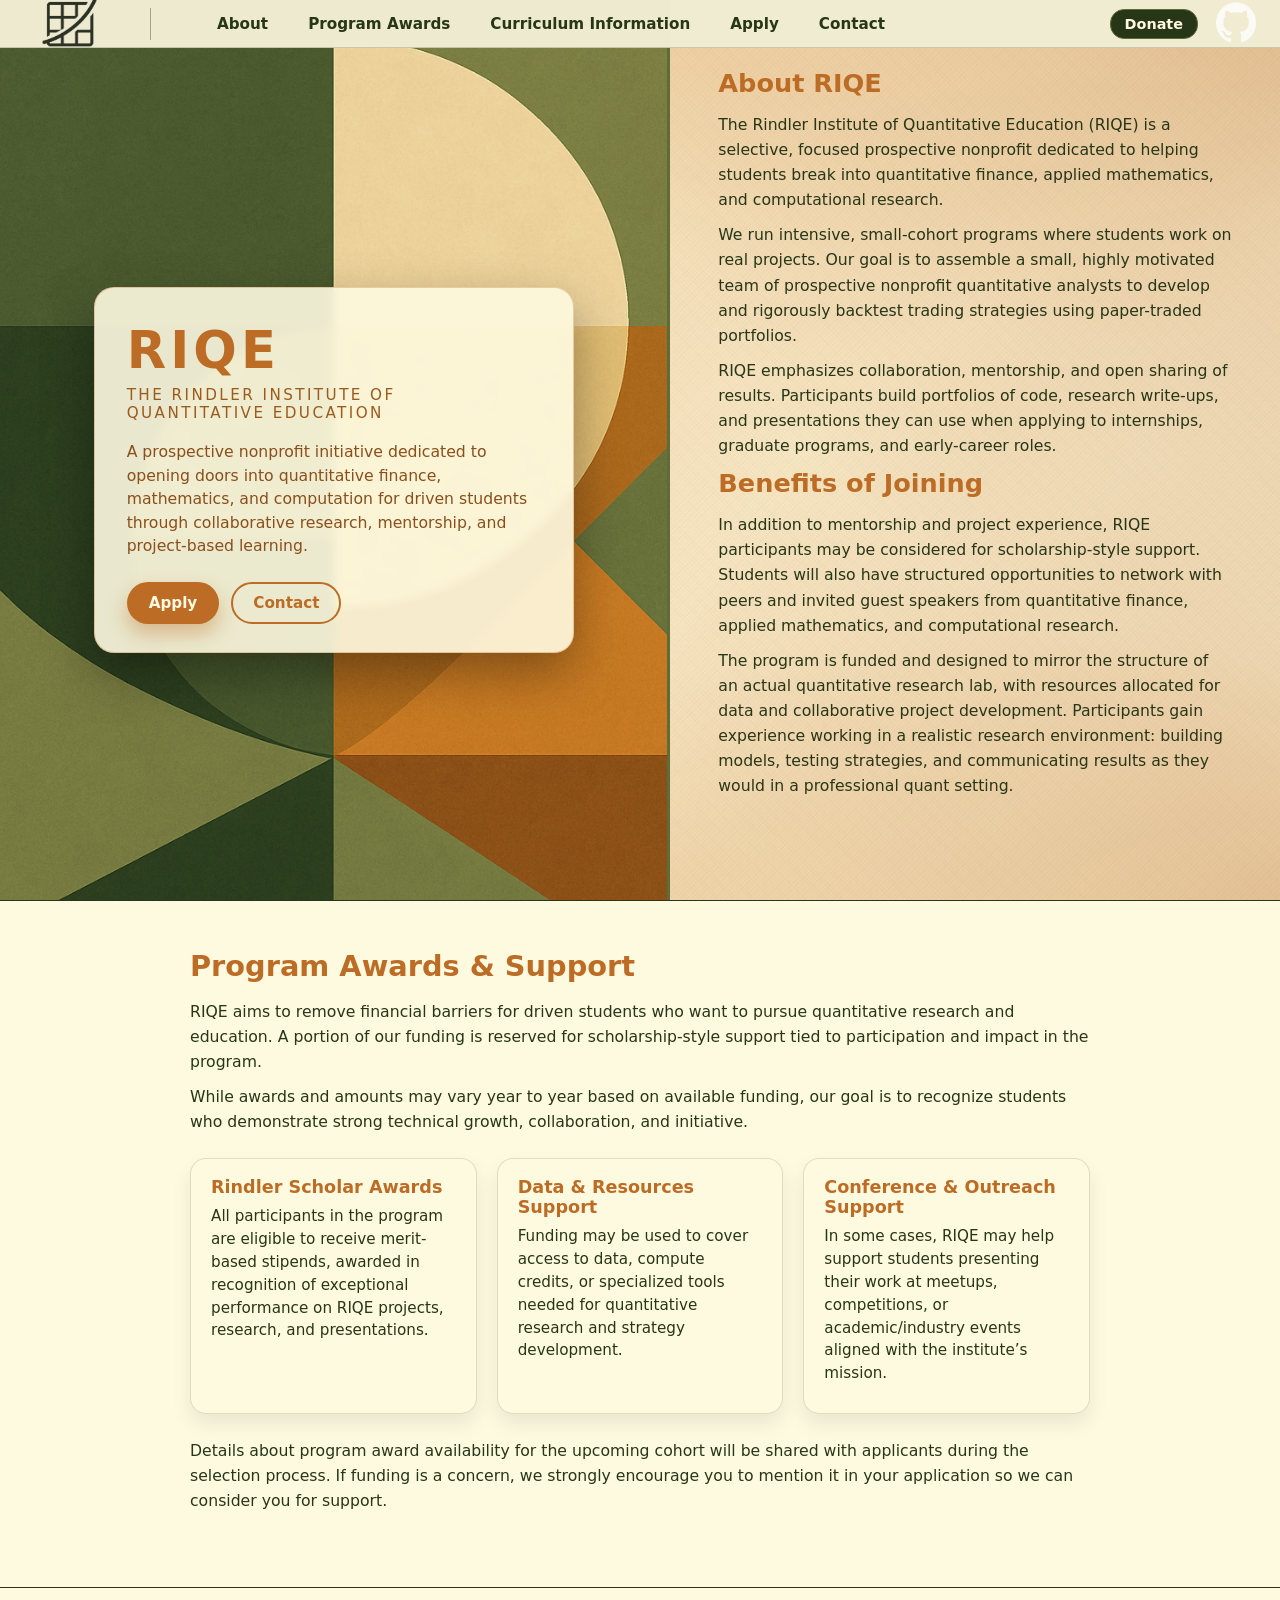
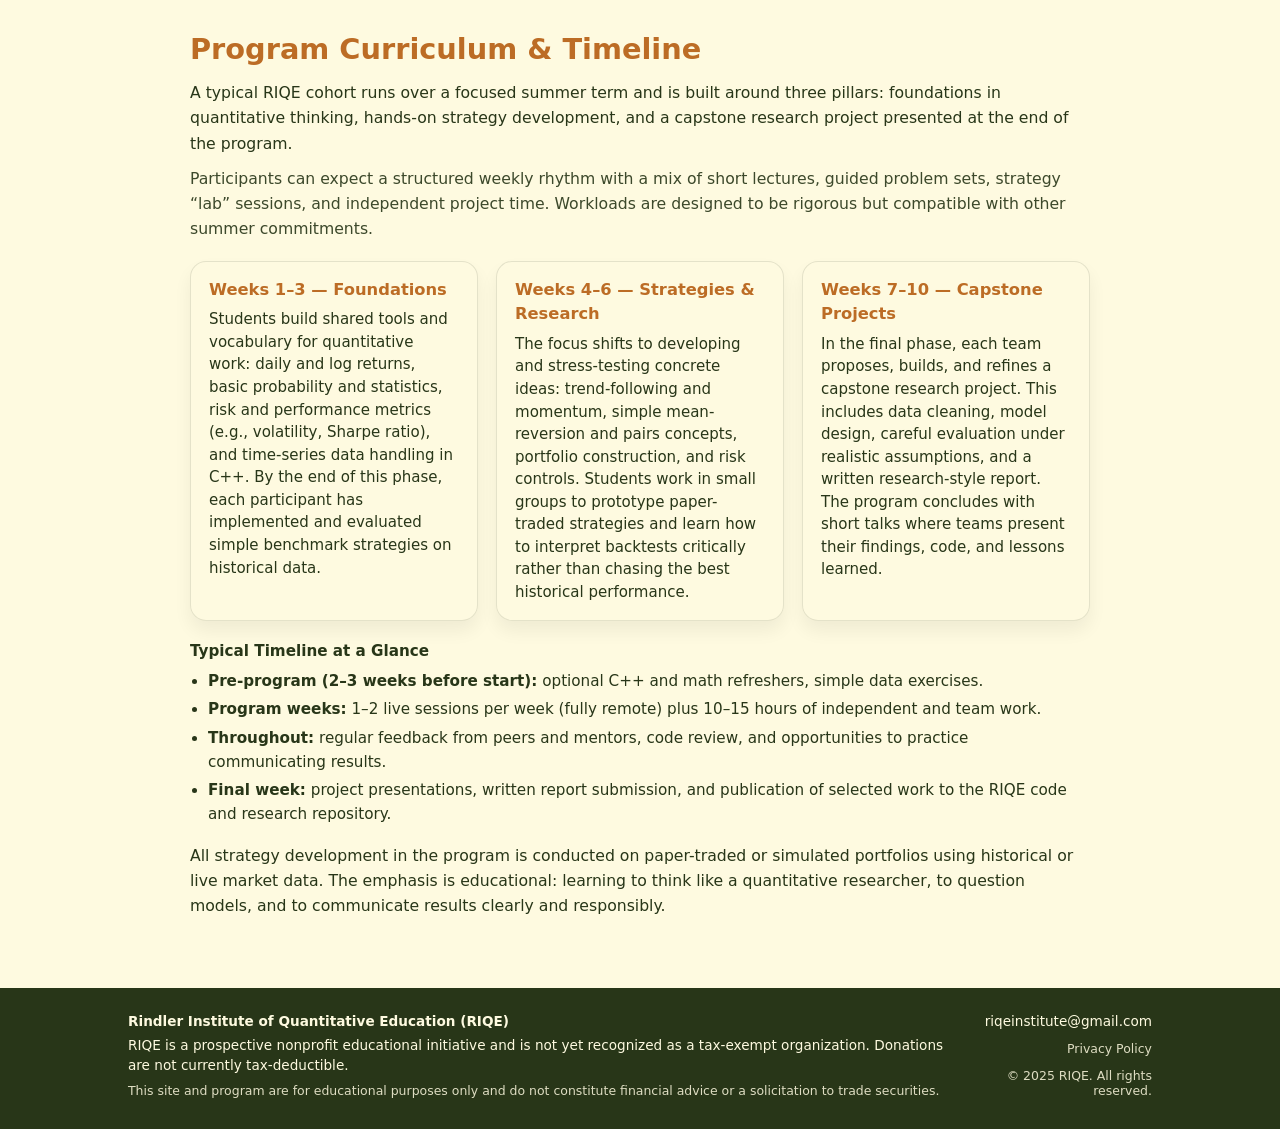
==== nonprofitwebsite/index.html @ 054aed6b "Add files via upload" ====
<!DOCTYPE html>
<html lang="en">

<head>

  <!-- Google Tag Manager -->
<script>(function(w,d,s,l,i){w[l]=w[l]||[];w[l].push({'gtm.start':
new Date().getTime(),event:'gtm.js'});var f=d.getElementsByTagName(s)[0],
j=d.createElement(s),dl=l!='dataLayer'?'&l='+l:'';j.async=true;j.src=
'https://www.googletagmanager.com/gtm.js?id='+i+dl;f.parentNode.insertBefore(j,f);
})(window,document,'script','dataLayer','GTM-NBWWGHP8');</script>
<!-- End Google Tag Manager -->

  <meta charset="UTF-8" />
  <title>RIQE – The Rindler Institute of Quantitative Education</title>
  <meta name="viewport" content="width=device-width, initial-scale=1" />

<link rel="canonical" href="https://riqe.org/" />

<meta name="description" content="RIQE is a nonprofit quantitative lab for undergraduates, offering research, paper trading, and intensive training in quantitative finance, mathematics, and computing." />
<meta name="keywords" content="RIQE, Rindler Institute, quantitative education, quant finance, math program, student research, quant lab, undergraduate math, computational finance" />
<meta name="robots" content="index, follow" />

<!-- Open Graph -->
<meta property="og:title" content="RIQE – The Rindler Institute of Quantitative Education" />
<meta property="og:description" content="A nonprofit quant lab and research community for undergraduates in quantitative finance, mathematics, and computing." />
<meta property="og:url" content="https://riqe.org/" />
<meta property="og:type" content="website" />
<meta property="og:site_name" content="RIQE" />
<meta property="og:image" content="https://riqe.org/og-image.png" />

<!-- Twitter Card -->
<meta name="twitter:card" content="summary_large_image" />
<meta name="twitter:title" content="RIQE – The Rindler Institute of Quantitative Education" />
<meta name="twitter:description" content="Undergraduate-focused nonprofit for quantitative finance, mathematics, and computational research." />
<meta name="twitter:image" content="https://riqe.org/og-image.png" />


  <link rel="icon" type="image/png" href="favicon-96x96.png" sizes="96x96" />
  <link rel="icon" type="image/svg+xml" href="favicon.svg" />
  <link rel="shortcut icon" href="favicon.ico" />
  <link rel="apple-touch-icon" sizes="180x180" href="apple-touch-icon.png" />
  <link rel="manifest" href="site.webmanifest" />

  <style>
    :root {
      --green-dark: #283618;
      --green-mid: #606c38;
      --cream: #fefae0;
      --gold: #dda15e;
      --amber: #bc6c25;
    }

    * {
      box-sizing: border-box;
      margin: 0;
      padding: 0;
    }

    html {
      scroll-behavior: smooth;
    }

    body {
      font-family: system-ui, -apple-system, BlinkMacSystemFont, "Segoe UI",
        sans-serif;
      min-height: 100vh;
      color: var(--cream);
      background-color: var(--green-dark);
    }

    /* PAGE-LOAD ANIMATIONS */

    @keyframes slideDownFade {
      from {
        opacity: 0;
        transform: translateY(-12px);
      }

      to {
        opacity: 1;
        transform: translateY(0);
      }
    }

    @keyframes fadeUpSoft {
      from {
        opacity: 0;
        transform: translateY(18px);
      }

      to {
        opacity: 1;
        transform: translateY(0);
      }
    }

    @keyframes fadeInRightSoft {
      from {
        opacity: 0;
        transform: translateX(24px);
      }

      to {
        opacity: 1;
        transform: translateX(0);
      }
    }

    @keyframes dropdownIn {
      from {
        opacity: 0;
        transform: translateY(-8px);
      }

      to {
        opacity: 1;
        transform: translateY(0);
      }
    }

    @keyframes dropdownOut {
      from {
        opacity: 1;
        transform: translateY(0);
      }

      to {
        opacity: 0;
        transform: translateY(-8px);
      }
    }


    /* Respect users who prefer reduced motion */
    @media (prefers-reduced-motion: reduce) {
      * {
        animation-duration: 0.01ms !important;
        animation-iteration-count: 1 !important;
        transition: none !important;
      }
    }

    /* Apply animations on first paint */
    .top-bar {
      animation: slideDownFade 0.6s ease-out 0.05s both;
    }

    .left-panel {
      opacity: 0;
      animation: fadeUpSoft 0.7s ease-out 0.2s both;
    }

    .hero-box {
      animation: fadeUpSoft 0.7s ease-out 0.25s both;
    }

    .right-panel {
      opacity: 0;
      animation: fadeInRightSoft 0.7s ease-out 0.35s both;
    }

    .programaward-section {
      opacity: 0;
      animation: fadeUpSoft 0.7s ease-out 0.55s both;
    }

    .programaward-card {
      opacity: 0;
      animation: fadeUpSoft 0.6s ease-out 0.7s both;
    }

    .programaward-card:nth-child(2) {
      animation-delay: 0.8s;
    }

    .programaward-card:nth-child(3) {
      animation-delay: 0.9s;
    }

    .curriculum-section {
      opacity: 0;
      animation: fadeUpSoft 0.7s ease-out 0.85s both;
    }

    .site-footer {
      opacity: 0;
      animation: fadeUpSoft 0.6s ease-out 1.1s both;
    }

    /* ---------- NAV / TOP BAR ---------- */

    .top-bar {
      position: fixed;
      top: 0;
      left: 0;
      width: 100%;
      background: rgba(240, 236, 210, 0.99);
      border-bottom: 1px solid rgba(40, 54, 24, 0.2);
      z-index: 100;

      /* restore alignment like before */
      display: flex;
      align-items: center;
      padding: 0 24px;
      height: 48px;
    }

    .top-bar-main {
      /* inner flex row */
      width: 100%;
      display: flex;
      align-items: center;
      gap: 24px;
      max-width: none;
      margin: 0;
      padding: 0;
    }

    .top-left {
      display: flex;
      align-items: center;
      gap: 16px;
    }

    .top-divider {
      width: 1px;
      height: 32px;
      background: rgba(0, 0, 0, 0.3);
    }

    .nav-links {
      margin-left: 32px;
      display: flex;
      gap: 20px;
      flex: 1;
    }

    .nav-links a {
      color: #283618;
      text-decoration: none;
      font-size: 0.95rem;
      font-weight: 600;
      padding: 6px 10px;
      border-radius: 6px;
      transition: background 0.15s ease, transform 0.15s ease;
      white-space: nowrap;
    }

    .nav-links a:hover {
      background: rgba(0, 0, 0, 0.15);
      transform: translateY(-1px);
    }

    .top-right {
      margin-left: auto;
      display: flex;
      align-items: center;
      gap: 18px;
    }

    .top-donate-btn {
      background: #283618;
      color: #fefae0;
      border: 1px solid #606c38;
      padding: 6px 14px;
      border-radius: 14px;
      text-decoration: none;
      font-weight: 600;
      font-size: 0.9rem;
      transition: background 0.15s ease, transform 0.15s ease, border-color 0.15s ease;
      white-space: nowrap;
    }

    .top-donate-btn:hover {
      background: #3b4d29;
      border-color: #dda15e;
      transform: translateY(-1px);
    }

    .top-socials img {
      height: 40px;
      width: 40px;
      opacity: 0.75;
      cursor: pointer;
      transition: opacity 0.15s ease, transform 0.15s ease;
      filter: brightness(0) invert(1);
    }

    .top-socials img:hover {
      opacity: 1;
      transform: translateY(-1px);
    }

    /* Hamburger/menu button */

    .menu-toggle {
      display: none;
      margin-left: 8px;
      padding: 6px 10px;
      border-radius: 999px;
      border: 1px solid rgba(40, 54, 24, 0.35);
      background: rgba(254, 250, 224, 0.96);
      cursor: pointer;
      align-items: center;
      gap: 6px;
      font-size: 0.8rem;
      font-weight: 600;
      color: #283618;
      transition: background 0.15s ease, transform 0.15s ease;
    }

    .menu-toggle:hover {
      background: rgba(254, 250, 224, 1);
      transform: translateY(-1px);
    }

    .menu-toggle:focus-visible {
      outline: 2px solid #283618;
      outline-offset: 2px;
    }

    .menu-lines {
      display: flex;
      flex-direction: column;
      justify-content: center;
    }

    .menu-lines .line {
      width: 18px;
      height: 2px;
      background: #283618;
      margin: 2px 0;
      transition: transform 0.25s ease, opacity 0.25s ease;
    }

    .menu-label {
      text-transform: uppercase;
      letter-spacing: 0.06em;
    }

    /* X animation when menu is open */
    .top-bar.menu-open .menu-lines .line:nth-child(1) {
      transform: translateY(2px) rotate(45deg);
    }

    .top-bar.menu-open .menu-lines .line:nth-child(2) {
      transform: translateY(-2px) rotate(-45deg);
    }

    /* ---------- MAIN LAYOUT ---------- */

    .page {
      position: relative;
      min-height: 100vh;
      display: flex;
    }

    .left-panel {
      position: relative;
      flex: 1 1 0;
      display: flex;
      align-items: center;
      justify-content: center;
      padding: 80px 6vw 40px;
      background-color: #283618;
      background-image: url("background.png");
      background-repeat: no-repeat;
      background-position: center center;
      background-size: cover;
      border-right: 3px solid #606c38;
    }

    .hero-box {
      position: relative;
      z-index: 1;
      max-width: 480px;
      background: rgba(254, 250, 224, 0.9);
      color: var(--amber);
      padding: 32px 32px 28px;
      border-radius: 20px;
      box-shadow: 0 20px 50px rgba(0, 0, 0, 0.35);
      backdrop-filter: blur(4px);
      border: 1px solid rgba(188, 108, 37, 0.3);
    }

    .hero-title {
      font-size: clamp(2.8rem, 4vw, 3.4rem);
      letter-spacing: 0.08em;
      text-transform: uppercase;
      font-weight: 800;
      margin-bottom: 6px;
    }

    .hero-subtitle {
      font-size: 0.95rem;
      letter-spacing: 0.16em;
      text-transform: uppercase;
      font-weight: 500;
      color: #9b5b1f;
      margin-bottom: 18px;
    }

    .hero-text {
      font-size: 0.98rem;
      line-height: 1.5;
      color: #8a4f1c;
      margin-bottom: 24px;
    }

    .hero-actions {
      display: flex;
      gap: 12px;
      flex-wrap: wrap;
    }

    .btn {
      display: inline-flex;
      align-items: center;
      justify-content: center;
      padding: 10px 20px;
      border-radius: 999px;
      border: 2px solid transparent;
      font-size: 0.95rem;
      font-weight: 600;
      text-decoration: none;
      cursor: pointer;
      transition: transform 0.12s ease-out, box-shadow 0.12s ease-out,
        background-color 0.12s ease-out, color 0.12s ease-out,
        border-color 0.12s ease-out;
      white-space: nowrap;
    }

    .btn-primary {
      background: var(--amber);
      color: var(--cream);
      box-shadow: 0 10px 20px rgba(188, 108, 37, 0.4);
    }

    .btn-primary:hover {
      background: #a15416;
      transform: translateY(-1px);
      box-shadow: 0 14px 30px rgba(188, 108, 37, 0.5);
    }

    .btn-secondary {
      background: transparent;
      color: var(--amber);
      border-color: var(--amber);
      box-shadow: 0 0 0 rgba(0, 0, 0, 0);
    }

    .btn-secondary:hover {
      background: rgba(188, 108, 37, 0.08);
      transform: translateY(-1px);
      box-shadow: 0 10px 18px rgba(0, 0, 0, 0.18);
    }

    .right-panel {
      position: relative;
      flex: 1 1 0;
      display: flex;
      align-items: flex-start;
      padding: 68px 48px 40px;
      background-color: var(--cream);
      color: #283618;
      overflow: hidden;
    }

    .right-panel::before {
      content: "";
      position: absolute;
      inset: -20px;
      pointer-events: none;
      background:
        radial-gradient(circle at top left, rgba(221, 161, 94, 0.55), transparent 60%),
        radial-gradient(circle at top right, rgba(188, 108, 37, 0.5), transparent 60%),
        radial-gradient(circle at bottom right, rgba(188, 108, 37, 0.45), transparent 60%),
        radial-gradient(circle at bottom left, rgba(221, 161, 94, 0.45), transparent 60%);
      opacity: 0.9;
    }

    .right-panel::after {
      content: "";
      position: absolute;
      inset: 0;
      pointer-events: none;
      opacity: 0.45;
      background-image:
        repeating-linear-gradient(45deg,
          rgba(0, 0, 0, 0.03) 0px,
          rgba(0, 0, 0, 0.03) 1px,
          transparent 1px,
          transparent 3px),
        repeating-linear-gradient(-45deg,
          rgba(0, 0, 0, 0.02) 0px,
          rgba(0, 0, 0, 0.02) 1px,
          transparent 1px,
          transparent 4px);
      mix-blend-mode: multiply;
    }

    .logo {
      height: 100px;
      width: auto;
      object-fit: contain;
      margin-right: 16px;
      filter: brightness(0) saturate(100%) invert(15%) sepia(16%) saturate(700%) hue-rotate(50deg) brightness(90%) contrast(90%);
    }

    .right-panel>* {
      position: relative;
      z-index: 1;
    }

    .about-inner {
      max-width: 560px;
    }

    .about-inner h2 {
      font-size: 1.6rem;
      margin-bottom: 14px;
      color: var(--amber);
    }

    .about-inner p {
      font-size: 0.98rem;
      line-height: 1.6;
      margin-bottom: 10px;
    }

    .about-inner ul {
      margin: 6px 0 14px 18px;
      font-size: 0.96rem;
      line-height: 1.6;
    }

    .about-inner li {
      margin-bottom: 4px;
    }

    .programaward-section {
      background-color: var(--cream);
      color: #283618;
      padding: 48px 10vw 64px;
    }

    .programaward-inner {
      max-width: 900px;
      margin: 0 auto;
    }

    .programaward-inner h2 {
      font-size: 1.8rem;
      margin-bottom: 16px;
      color: var(--amber);
    }

    .programaward-inner p {
      font-size: 0.98rem;
      line-height: 1.6;
      margin-bottom: 10px;
    }

    .programaward-grid {
      display: grid;
      grid-template-columns: repeat(auto-fit, minmax(240px, 1fr));
      gap: 20px;
      margin-top: 24px;
    }

    .programaward-card {
      background: rgba(254, 250, 224, 0.85);
      border-radius: 16px;
      padding: 18px 20px;
      border: 1px solid rgba(40, 54, 24, 0.15);
      box-shadow: 0 10px 20px rgba(0, 0, 0, 0.08);
    }

    .programaward-card h3 {
      font-size: 1.1rem;
      margin-bottom: 8px;
      color: var(--amber);
    }

    .programaward-card p {
      font-size: 0.95rem;
      line-height: 1.5;
    }

    .curriculum-section {
      background-color: var(--cream);
      color: #283618;
      padding: 44px 10vw 60px;
    }

    .curriculum-inner {
      max-width: 900px;
      margin: 0 auto;
    }

    .curriculum-inner h2 {
      font-size: 1.8rem;
      margin-bottom: 14px;
      color: var(--amber);
    }

    .curriculum-inner p {
      font-size: 0.98rem;
      line-height: 1.6;
      margin-bottom: 10px;
    }

    .curriculum-highlight {
      font-size: 0.9rem;
      opacity: 0.9;
      margin-bottom: 18px;
    }

    .curriculum-grid {
      display: grid;
      grid-template-columns: repeat(auto-fit, minmax(260px, 1fr));
      gap: 18px;
      margin: 20px 0 8px;
    }

    .curriculum-card {
      background: rgba(254, 250, 224, 0.9);
      border-radius: 16px;
      padding: 16px 18px;
      border: 1px solid rgba(40, 54, 24, 0.12);
      box-shadow: 0 10px 18px rgba(0, 0, 0, 0.06);
      font-size: 0.94rem;
      line-height: 1.5;
    }

    .curriculum-card strong {
      display: block;
      font-size: 1.02rem;
      margin-bottom: 6px;
      color: var(--amber);
    }

    .curriculum-timeline {
      font-size: 0.95rem;
      margin-top: 18px;
      line-height: 1.6;
    }

    .curriculum-timeline ul {
      margin: 6px 0 0 18px;
    }

    .curriculum-timeline li {
      margin-bottom: 4px;
    }

    .section-divider {
      height: 1px;
      background: linear-gradient(to right,
          rgba(40, 54, 24, 0),
          rgba(40, 54, 24, 0.35),
          rgba(40, 54, 24, 0));
    }

    .site-footer {
      background: var(--green-dark);
      color: var(--cream);
      padding: 24px 10vw 28px;
      font-size: 0.85rem;
    }

    .footer-inner {
      max-width: 1100px;
      margin: 0 auto;
      display: flex;
      justify-content: space-between;
      align-items: flex-start;
      gap: 24px;
    }

    .footer-left p {
      margin-top: 6px;
      line-height: 1.5;
    }

    .footer-small {
      font-size: 0.78rem;
      opacity: 0.85;
      margin-top: 6px;
    }

    .footer-right {
      display: flex;
      flex-direction: column;
      gap: 6px;
      text-align: right;
      align-items: flex-end;
    }

    .footer-right a {
      color: var(--cream);
      text-decoration: none;
      font-weight: 500;
    }

    .footer-right a:hover {
      text-decoration: underline;
    }

    /* ---------- RESPONSIVE ---------- */

    @media (max-width: 900px) {
  /* Top bar & logo layout on mobile */
  .top-bar {
    height: auto;
    padding: 6px 16px 8px;
  }

  .top-bar-main {
    height: auto;
    padding: 0;
    flex-wrap: wrap;
    align-items: flex-start;
    gap: 8px;
  }

  .logo {
    height: 40px;
    margin-right: 0;
  }

  .top-divider {
    display: none;
  }

  /* Show hamburger button on mobile */
  .menu-toggle {
    display: inline-flex;
    margin-left: auto;
  }

  /* Hide desktop nav & right side by default on mobile */
  .nav-links,
  .top-right {
    display: none;
    width: 100%;
    background: rgba(240, 236, 210, 0.98);
  }

  .nav-links {
    flex-direction: column;
    gap: 8px;
    margin-left: 0;
    margin-top: 6px;
    padding-top: 8px;
    padding-bottom: 4px;
    border-top: 1px solid rgba(40, 54, 24, 0.2);
  }

  .nav-links a {
    padding: 6px 0;
    font-size: 0.9rem;
  }

  .top-right {
    justify-content: flex-start;
    margin-left: 0;
    margin-top: 4px;
    padding-bottom: 4px;
    gap: 12px;
  }

  /* When menu is open, show dropdown with open animation */
  .top-bar.menu-open .nav-links,
  .top-bar.menu-open .top-right {
    display: flex;
    animation: dropdownIn 0.22s ease-out;
  }

  /* Optional: closing animation (works if your JS adds .menu-closing) */
  .top-bar.menu-closing .nav-links,
  .top-bar.menu-closing .top-right {
    display: flex;
    animation: dropdownOut 0.2s ease-in forwards;
  }

  /* Right panel adjustments */
  .right-panel {
    padding: 50px 16px 60px;
    overflow: visible;
  }

  .right-panel::before,
  .right-panel::after {
    display: none;
  }

  /* Stack columns vertically */
  .page {
    flex-direction: column;
    min-height: 100vh;
  }

  .left-panel {
    padding: 72px 16px 28px;
    min-height: 340px;
    background-position: center top;
    background-size: cover;
    border-right: none;
    border-bottom: 3px solid #606c38;
  }

  .hero-box {
    max-width: 420px;
    padding: 22px 18px 20px;
  }

  .right-panel {
    padding: 40px 16px 32px;
  }

  .programaward-section {
    padding: 40px 16px 56px;
  }

  .curriculum-section {
    padding: 36px 16px 52px;
  }

  .footer-inner {
    flex-direction: column;
    text-align: left;
  }

  .footer-right {
    align-items: flex-start;
    text-align: left;
  }
}

  </style>
</head>

<body>
  <!-- Google Tag Manager (noscript) -->
<noscript><iframe src="https://www.googletagmanager.com/ns.html?id=GTM-NBWWGHP8"
height="0" width="0" style="display:none;visibility:hidden"></iframe></noscript>
<!-- End Google Tag Manager (noscript) -->

  <!-- Fixed top bar -->
  <div class="top-bar">
    <div class="top-bar-main">
      <div class="top-left">
        <img src="riqe-logo.png" class="logo" alt="RIQE Logo">
        <div class="top-divider"></div>
      </div>

      <nav class="nav-links">
        <a href="#about">About</a>
        <a href="#programaward">Program Awards</a>
        <a href="#curriculum">Curriculum Information</a>
        <a href="apply.html">Apply</a>
        <a href="mailto:riqeinstitute@gmail.com">Contact</a>
      </nav>

      <div class="top-right">
        <a href="donate.html" class="top-donate-btn">Donate</a>
        <div class="top-socials">
          <a href="https://github.com/" target="_blank">
            <img src="githublogo.png" alt="GitHub">
          </a>
        </div>
      </div>

      <!-- Menu button -->
      <button class="menu-toggle" aria-label="Toggle navigation" aria-expanded="false">
        <div class="menu-lines">
          <span class="line"></span>
          <span class="line"></span>
        </div>
        <span class="menu-label">Menu</span>
      </button>
    </div>
  </div>

  <!-- Main two-column layout -->
  <main class="page">
    <section class="left-panel">
      <div class="hero-box">
        <div class="hero-title">RIQE</div>
        <div class="hero-subtitle">
          THE RINDLER INSTITUTE OF QUANTITATIVE EDUCATION
        </div>
        <p class="hero-text">
          A prospective nonprofit initiative dedicated to opening doors into quantitative
          finance, mathematics, and computation for driven students through
          collaborative research, mentorship, and project-based learning.
        </p>

        <div class="hero-actions">
          <a class="btn btn-primary" href="apply.html">Apply</a>
          <a class="btn btn-secondary" href="mailto:riqeinstitute@gmail.com">Contact</a>
        </div>
      </div>
    </section>

    <section class="right-panel" id="about">
      <div class="about-inner">
        <h2>About RIQE</h2>
        <p>
          The Rindler Institute of Quantitative Education (RIQE) is a selective,
          focused prospective nonprofit dedicated to helping students break into
          quantitative finance, applied mathematics, and computational research.
        </p>
        <p>
          We run intensive, small-cohort programs where students work on
          real projects. Our goal is to assemble a small, highly motivated team of
          prospective nonprofit quantitative analysts to develop and rigorously backtest trading
          strategies using paper-traded portfolios.
        </p>
        <p>
          RIQE emphasizes collaboration, mentorship, and open sharing of
          results. Participants build portfolios of code, research write-ups,
          and presentations they can use when applying to internships, graduate
          programs, and early-career roles.
        </p>

        <h2>Benefits of Joining</h2>
        <p>
          In addition to mentorship and project experience, RIQE participants may be
          considered for scholarship-style support. Students will also have structured
          opportunities to network with peers and invited guest speakers from
          quantitative finance, applied mathematics, and computational research.
        </p>
        <p>
          The program is funded and designed to mirror the structure of an actual
          quantitative research lab, with resources allocated for data and
          collaborative project development. Participants gain experience working in a
          realistic research environment: building models, testing strategies, and
          communicating results as they would in a professional quant setting.
        </p>
      </div>
    </section>
  </main>

  <div class="section-divider"></div>

  <section id="programaward" class="programaward-section">
    <div class="programaward-inner">
      <h2>Program Awards & Support</h2>
      <p>
        RIQE aims to remove financial barriers for driven students who want to pursue
        quantitative research and education. A portion of our funding is reserved for
        scholarship-style support tied to participation and impact in the program.
      </p>
      <p>
        While awards and amounts may vary year to year based on available funding,
        our goal is to recognize students who demonstrate strong technical growth,
        collaboration, and initiative.
      </p>

      <div class="programaward-grid">
        <div class="programaward-card">
          <h3>Rindler Scholar Awards</h3>
          <p>
            All participants in the program are eligible to receive merit-based stipends, awarded in recognition of
            exceptional performance on RIQE projects, research, and presentations.
          </p>
        </div>

        <div class="programaward-card">
          <h3>Data & Resources Support</h3>
          <p>
            Funding may be used to cover access to data, compute credits, or
            specialized tools needed for quantitative research and strategy
            development.
          </p>
        </div>

        <div class="programaward-card">
          <h3>Conference & Outreach Support</h3>
          <p>
            In some cases, RIQE may help support students presenting their work at
            meetups, competitions, or academic/industry events aligned with the
            institute’s mission.
          </p>
        </div>
      </div>

      <p style="margin-top: 24px;">
        Details about program award availability for the upcoming cohort will be
        shared with applicants during the selection process. If funding is a concern,
        we strongly encourage you to mention it in your application so we can
        consider you for support.
      </p>
    </div>
  </section>

  <div class="section-divider"></div>

  <section id="curriculum" class="curriculum-section">
    <div class="curriculum-inner">
      <h2>Program Curriculum & Timeline</h2>
      <p>
        A typical RIQE cohort runs over a focused summer term and is built around
        three pillars: foundations in quantitative thinking, hands-on strategy
        development, and a capstone research project presented at the end of the
        program.
      </p>
      <p class="curriculum-highlight">
        Participants can expect a structured weekly rhythm with a mix of short
        lectures, guided problem sets, strategy “lab” sessions, and independent
        project time. Workloads are designed to be rigorous but compatible with
        other summer commitments.
      </p>

      <div class="curriculum-grid">
        <div class="curriculum-card">
          <strong>Weeks 1–3 &mdash; Foundations</strong>
          Students build shared tools and vocabulary for quantitative work:
          daily and log returns, basic probability and statistics, risk and
          performance metrics (e.g., volatility, Sharpe ratio), and time-series
          data handling in C++. By the end of this phase, each participant has
          implemented and evaluated simple benchmark strategies on historical data.
        </div>

        <div class="curriculum-card">
          <strong>Weeks 4–6 &mdash; Strategies & Research</strong>
          The focus shifts to developing and stress-testing concrete ideas:
          trend-following and momentum, simple mean-reversion and pairs concepts,
          portfolio construction, and risk controls. Students work in small groups
          to prototype paper-traded strategies and learn how to interpret backtests
          critically rather than chasing the best historical performance.
        </div>

        <div class="curriculum-card">
          <strong>Weeks 7–10 &mdash; Capstone Projects</strong>
          In the final phase, each team proposes, builds, and refines a capstone
          research project. This includes data cleaning, model design, careful
          evaluation under realistic assumptions, and a written research-style
          report. The program concludes with short talks where teams present their
          findings, code, and lessons learned.
        </div>
      </div>

      <div class="curriculum-timeline">
        <strong>Typical Timeline at a Glance</strong>
        <ul>
          <li><b>Pre-program (2–3 weeks before start):</b> optional C++ and math refreshers, simple data exercises.</li>
          <li><b>Program weeks:</b> 1–2 live sessions per week (fully remote) plus 10–15 hours of independent and team
            work.</li>
          <li><b>Throughout:</b> regular feedback from peers and mentors, code review, and opportunities to practice
            communicating results.</li>
          <li><b>Final week:</b> project presentations, written report submission, and publication of selected work to
            the RIQE code and research repository.</li>
        </ul>
      </div>

      <p style="margin-top: 16px;">
        All strategy development in the program is conducted on paper-traded
        or simulated portfolios using historical or live market data. The
        emphasis is educational: learning to think like a quantitative researcher,
        to question models, and to communicate results clearly and responsibly.
      </p>
    </div>
  </section>

  <div class="section-divider"></div>

  <footer class="site-footer">
    <div class="footer-inner">
      <div class="footer-left">
        <strong>Rindler Institute of Quantitative Education (RIQE)</strong>
        <p>
          RIQE is a prospective nonprofit educational initiative and is not yet recognized as a tax-exempt organization.
          Donations are not currently tax-deductible.
        </p>
        <p class="footer-small">
          This site and program are for educational purposes only and do not
          constitute financial advice or a solicitation to trade securities.
        </p>
      </div>
      <div class="footer-right">
        <a href="mailto:riqeinstitute@gmail.com">riqeinstitute@gmail.com</a>
        <a href="privpolicy.html" class="footer-small">Privacy Policy</a>
        <span class="footer-small">© 2025 RIQE. All rights reserved.</span>
      </div>
    </div>
  </footer>

  <script>
  document.addEventListener('DOMContentLoaded', function () {
    const topBar = document.querySelector('.top-bar');
    const toggle = document.querySelector('.menu-toggle');
    const menuLinks = document.querySelectorAll('.nav-links a, .top-right a');

    if (!topBar || !toggle) return;

    const MOBILE_BREAKPOINT = 900;
    const ANIM_MS = 220;
    let isAnimating = false;

    const isMobile = () => window.innerWidth <= MOBILE_BREAKPOINT;

    function openMenu() {
      if (isAnimating || !isMobile()) return;
      isAnimating = true;

      topBar.classList.remove('menu-closing');
      topBar.classList.add('menu-open');
      toggle.setAttribute('aria-expanded', 'true');

      setTimeout(() => {
        isAnimating = false;
      }, ANIM_MS);
    }

    function closeMenu() {
      if (isAnimating) return;
      isAnimating = true;

      // play closing animation
      topBar.classList.remove('menu-open');
      topBar.classList.add('menu-closing');
      toggle.setAttribute('aria-expanded', 'false');

      setTimeout(() => {
        // after animation finishes, fully hide
        topBar.classList.remove('menu-closing');
        isAnimating = false;
      }, ANIM_MS);
    }

    toggle.addEventListener('click', () => {
      if (!isMobile()) return;

      if (topBar.classList.contains('menu-open')) {
        closeMenu();
      } else {
        openMenu();
      }
    });

    // Close the menu when ANY menu link is clicked (nav or donate/social)
    menuLinks.forEach(link => {
      link.addEventListener('click', () => {
        if (isMobile() && topBar.classList.contains('menu-open')) {
          closeMenu();
        }
      });
    });

    // Reset classes when resizing back to desktop
    window.addEventListener('resize', () => {
      if (!isMobile()) {
        topBar.classList.remove('menu-open', 'menu-closing');
        toggle.setAttribute('aria-expanded', 'false');
        isAnimating = false;
      }
    });
  });
</script>

</body>

</html>
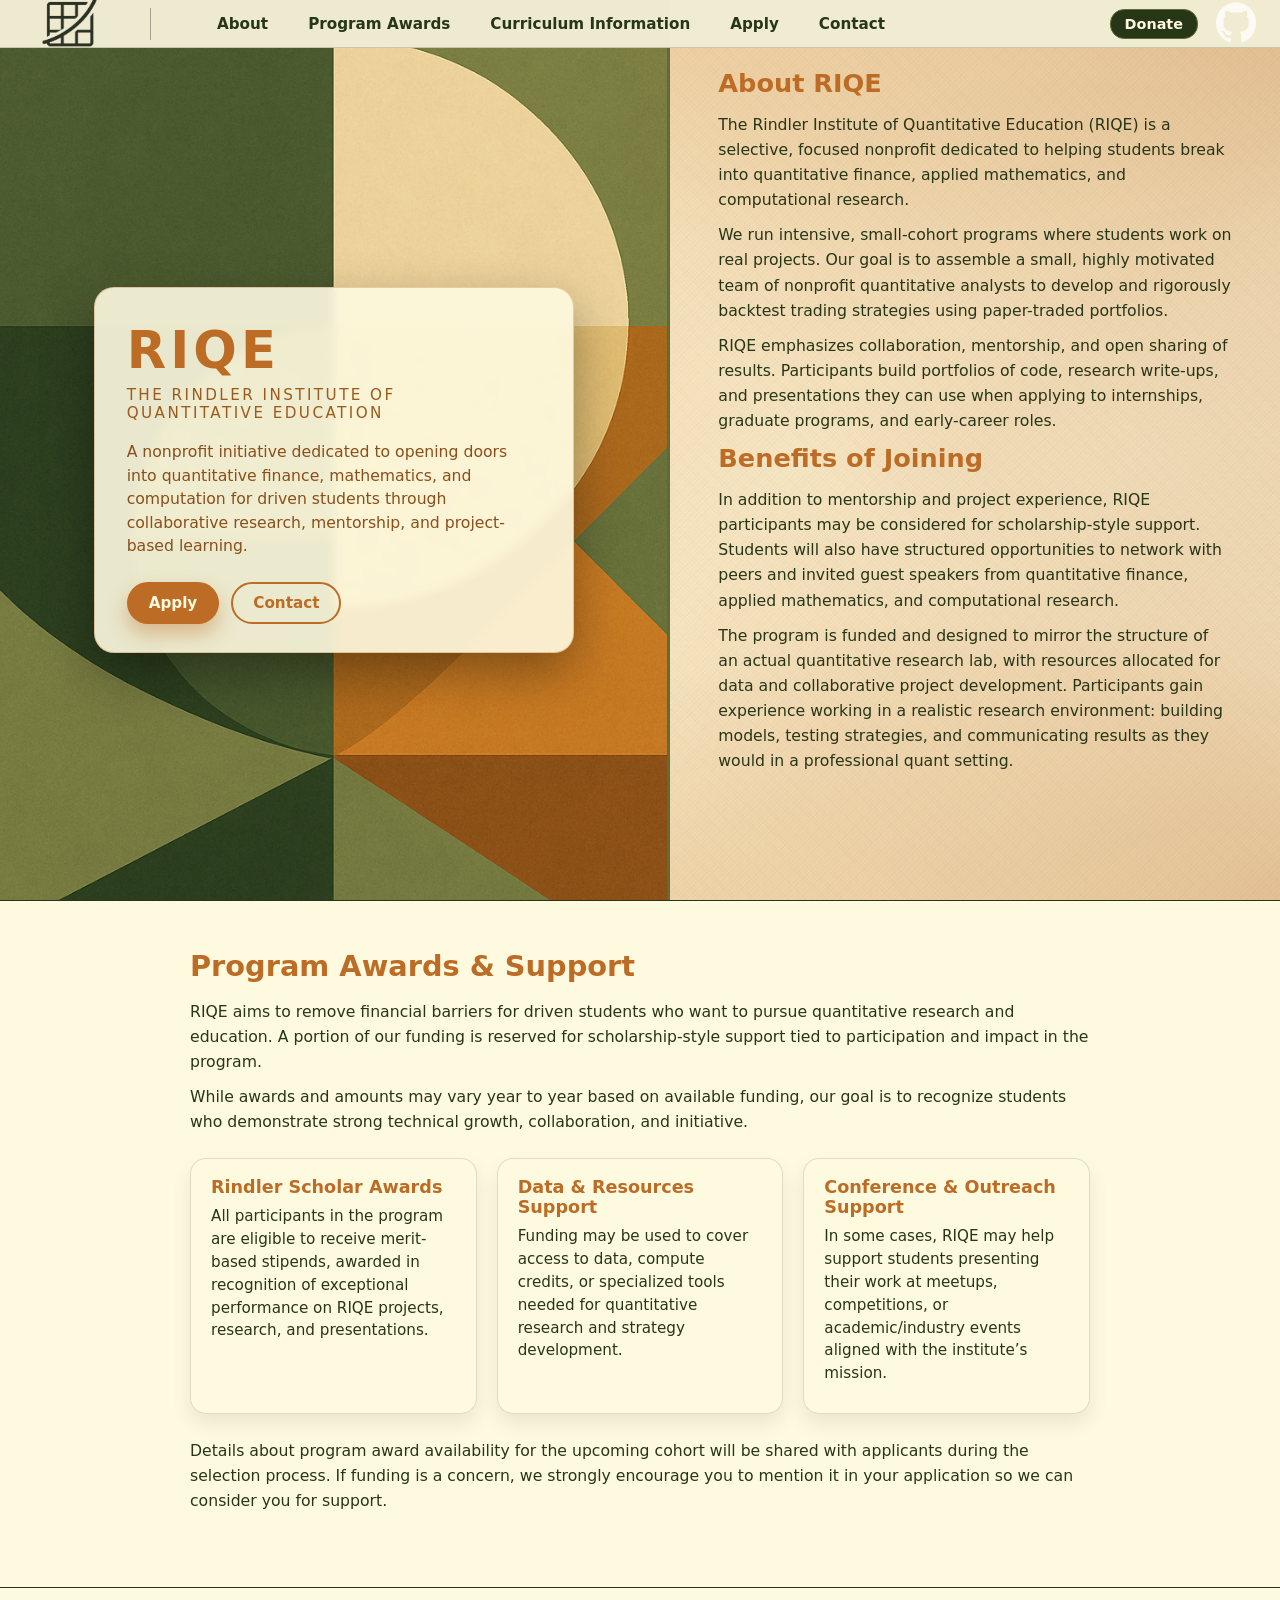
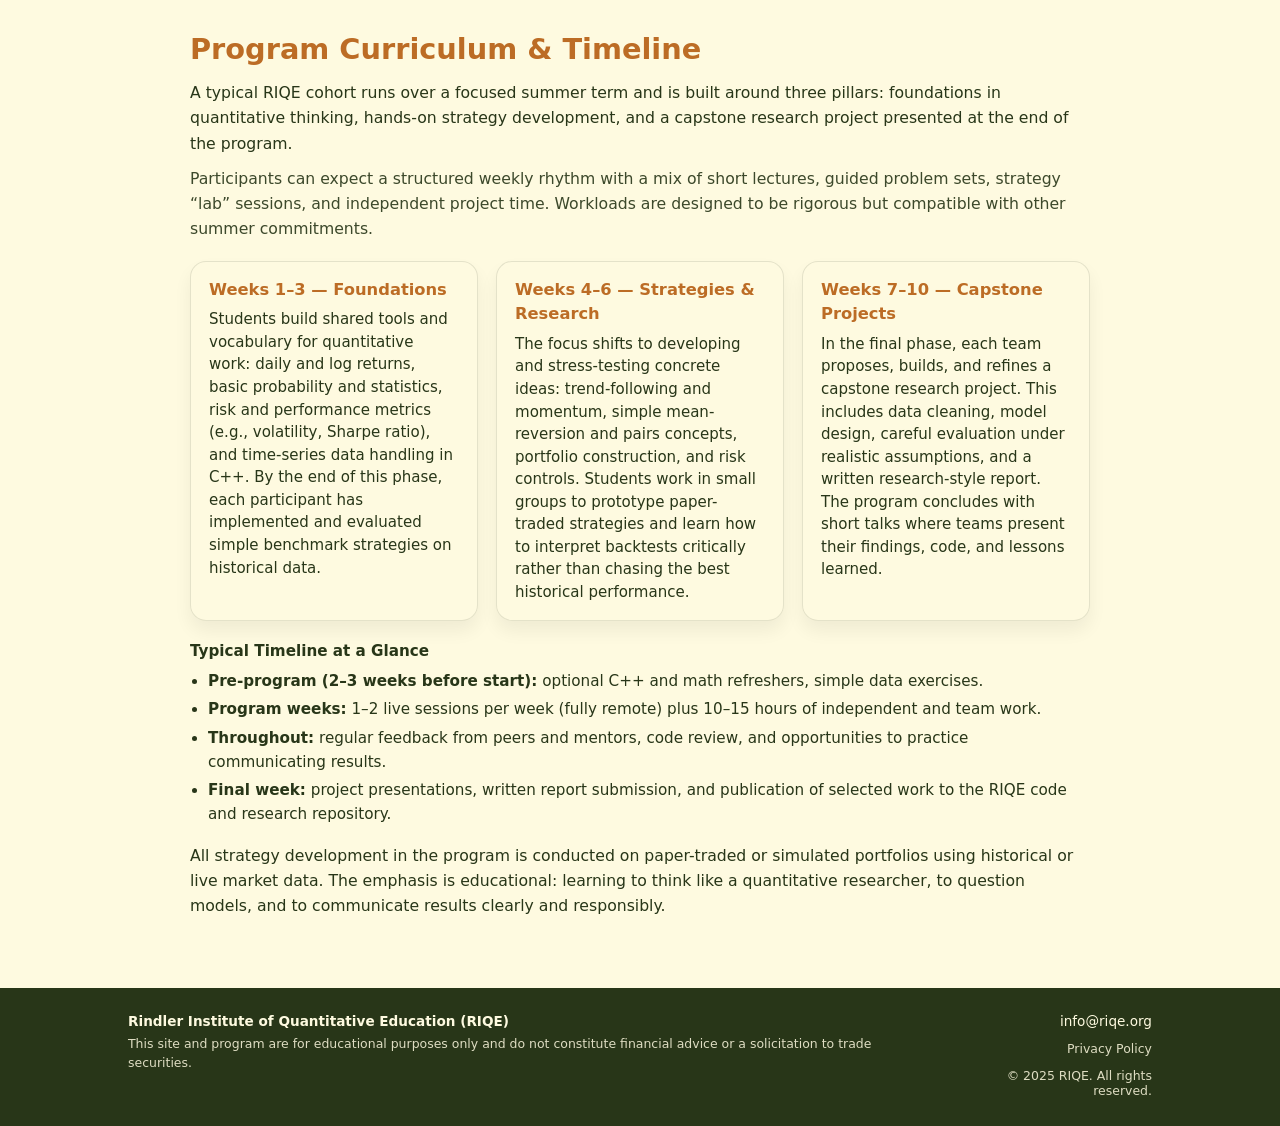
==== commit 00faae3b: "Add files via upload" ====
--- a/nonprofitwebsite/index.html
+++ b/nonprofitwebsite/index.html
@@ -3,13 +3,15 @@
 
 <head>
 
-  <!-- Google Tag Manager -->
-<script>(function(w,d,s,l,i){w[l]=w[l]||[];w[l].push({'gtm.start':
-new Date().getTime(),event:'gtm.js'});var f=d.getElementsByTagName(s)[0],
-j=d.createElement(s),dl=l!='dataLayer'?'&l='+l:'';j.async=true;j.src=
-'https://www.googletagmanager.com/gtm.js?id='+i+dl;f.parentNode.insertBefore(j,f);
-})(window,document,'script','dataLayer','GTM-NBWWGHP8');</script>
-<!-- End Google Tag Manager -->
+<!-- Google tag (gtag.js) -->
+<script async src="https://www.googletagmanager.com/gtag/js?id=G-8NGQXW18FD"></script>
+<script>
+  window.dataLayer = window.dataLayer || [];
+  function gtag(){dataLayer.push(arguments);}
+  gtag('js', new Date());
+
+  gtag('config', 'G-8NGQXW18FD');
+</script>
 
   <meta charset="UTF-8" />
   <title>RIQE – The Rindler Institute of Quantitative Education</title>
@@ -843,10 +845,6 @@
 </head>
 
 <body>
-  <!-- Google Tag Manager (noscript) -->
-<noscript><iframe src="https://www.googletagmanager.com/ns.html?id=GTM-NBWWGHP8"
-height="0" width="0" style="display:none;visibility:hidden"></iframe></noscript>
-<!-- End Google Tag Manager (noscript) -->
 
   <!-- Fixed top bar -->
   <div class="top-bar">
@@ -861,7 +859,7 @@
         <a href="#programaward">Program Awards</a>
         <a href="#curriculum">Curriculum Information</a>
         <a href="apply.html">Apply</a>
-        <a href="mailto:riqeinstitute@gmail.com">Contact</a>
+        <a href="mailto:info@riqe.org">Contact</a>
       </nav>
 
       <div class="top-right">
@@ -893,14 +891,14 @@
           THE RINDLER INSTITUTE OF QUANTITATIVE EDUCATION
         </div>
         <p class="hero-text">
-          A prospective nonprofit initiative dedicated to opening doors into quantitative
+          A nonprofit initiative dedicated to opening doors into quantitative
           finance, mathematics, and computation for driven students through
           collaborative research, mentorship, and project-based learning.
         </p>
 
         <div class="hero-actions">
           <a class="btn btn-primary" href="apply.html">Apply</a>
-          <a class="btn btn-secondary" href="mailto:riqeinstitute@gmail.com">Contact</a>
+          <a class="btn btn-secondary" href="mailto:info@riqe.org">Contact</a>
         </div>
       </div>
     </section>
@@ -910,13 +908,13 @@
         <h2>About RIQE</h2>
         <p>
           The Rindler Institute of Quantitative Education (RIQE) is a selective,
-          focused prospective nonprofit dedicated to helping students break into
+          focused nonprofit dedicated to helping students break into
           quantitative finance, applied mathematics, and computational research.
         </p>
         <p>
           We run intensive, small-cohort programs where students work on
           real projects. Our goal is to assemble a small, highly motivated team of
-          prospective nonprofit quantitative analysts to develop and rigorously backtest trading
+          nonprofit quantitative analysts to develop and rigorously backtest trading
           strategies using paper-traded portfolios.
         </p>
         <p>
@@ -1072,17 +1070,13 @@
     <div class="footer-inner">
       <div class="footer-left">
         <strong>Rindler Institute of Quantitative Education (RIQE)</strong>
-        <p>
-          RIQE is a prospective nonprofit educational initiative and is not yet recognized as a tax-exempt organization.
-          Donations are not currently tax-deductible.
-        </p>
         <p class="footer-small">
           This site and program are for educational purposes only and do not
           constitute financial advice or a solicitation to trade securities.
         </p>
       </div>
       <div class="footer-right">
-        <a href="mailto:riqeinstitute@gmail.com">riqeinstitute@gmail.com</a>
+        <a href="mailto:info@riqe.org">info@riqe.org</a>
         <a href="privpolicy.html" class="footer-small">Privacy Policy</a>
         <span class="footer-small">© 2025 RIQE. All rights reserved.</span>
       </div>
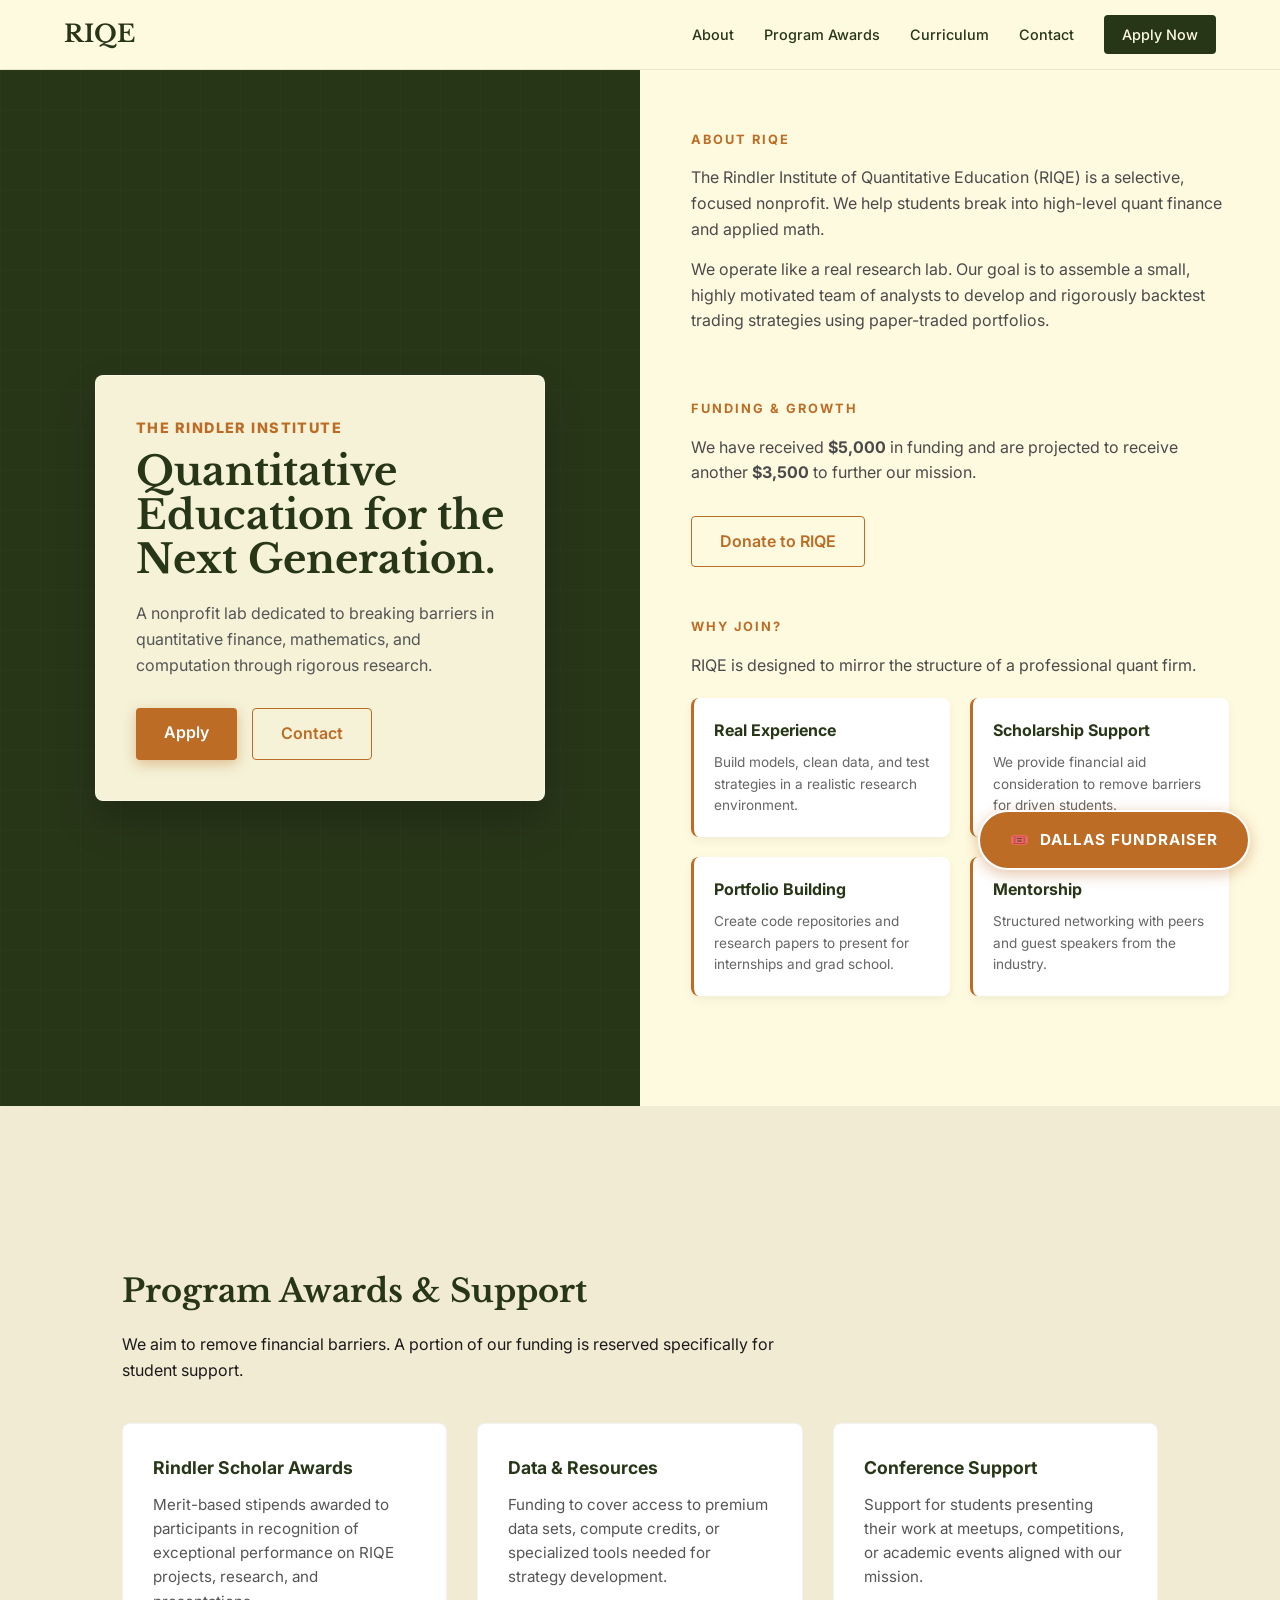
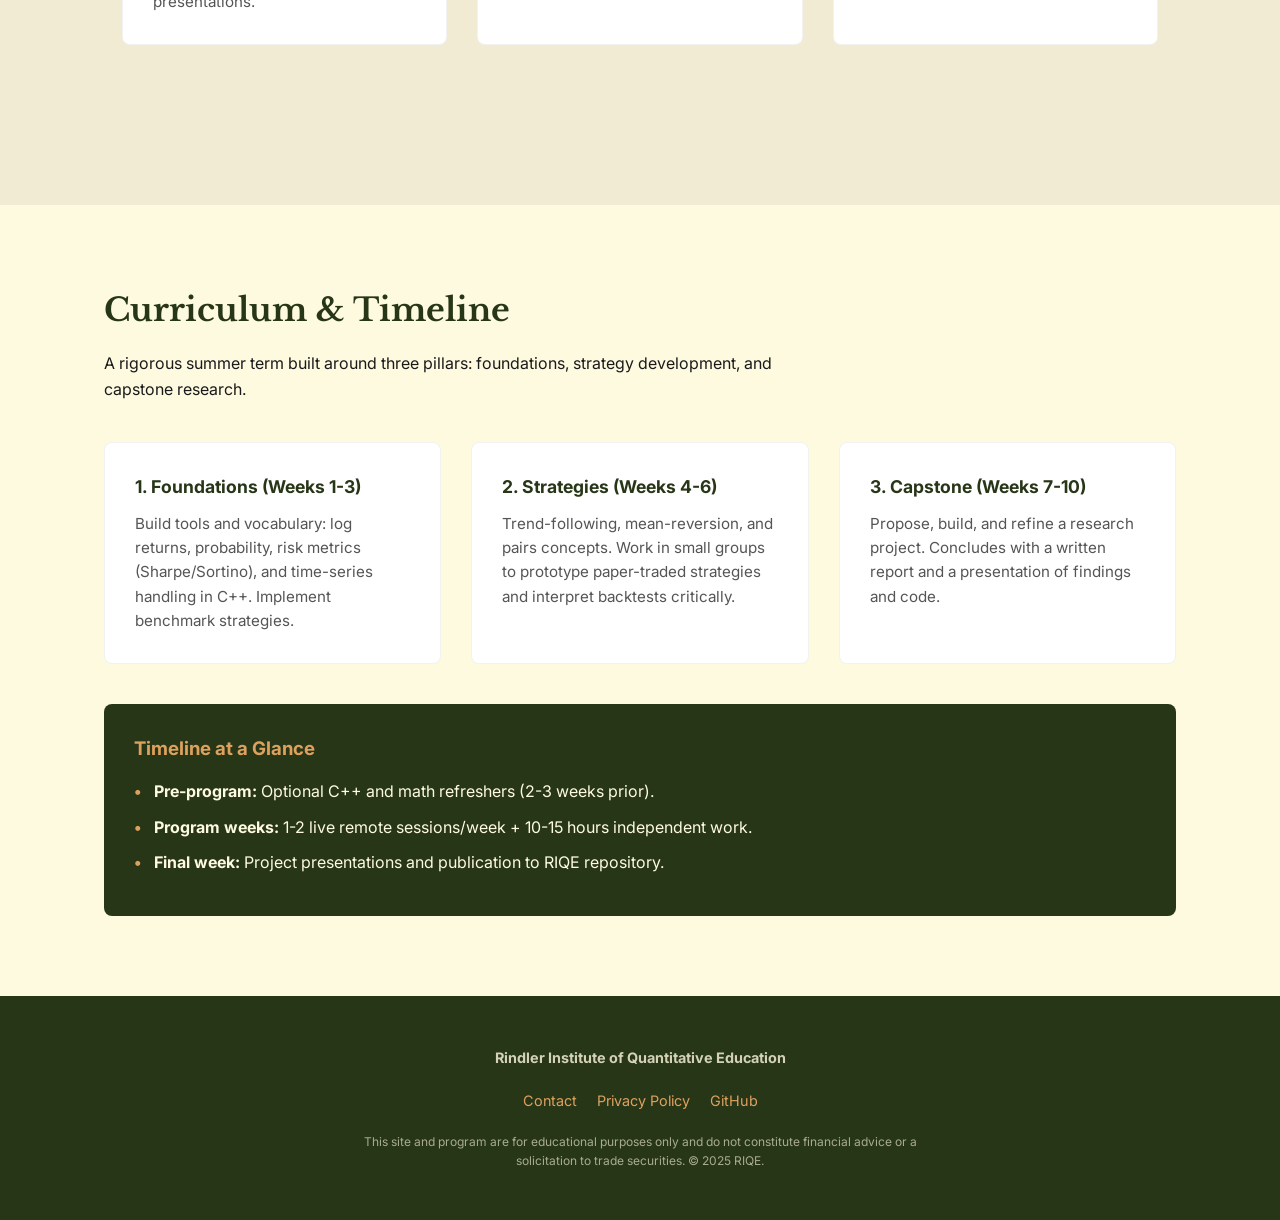
==== commit d83d9fec: "Add files via upload" ====
--- a/nonprofitwebsite/index.html
+++ b/nonprofitwebsite/index.html
@@ -2,1160 +2,548 @@
 <html lang="en">
 
 <head>
-
-<!-- Google tag (gtag.js) -->
-<script async src="https://www.googletagmanager.com/gtag/js?id=G-8NGQXW18FD"></script>
-<script>
-  window.dataLayer = window.dataLayer || [];
-  function gtag(){dataLayer.push(arguments);}
-  gtag('js', new Date());
-
-  gtag('config', 'G-8NGQXW18FD');
-</script>
+  <script async src="https://www.googletagmanager.com/gtag/js?id=G-8NGQXW18FD"></script>
+  <script>
+    window.dataLayer = window.dataLayer || [];
+    function gtag(){dataLayer.push(arguments);}
+    gtag('js', new Date());
+    gtag('config', 'G-8NGQXW18FD');
+  </script>
 
   <meta charset="UTF-8" />
   <title>RIQE – The Rindler Institute of Quantitative Education</title>
   <meta name="viewport" content="width=device-width, initial-scale=1" />
-
-<link rel="canonical" href="https://riqe.org/" />
-
-<meta name="description" content="RIQE is a nonprofit quantitative lab for undergraduates, offering research, paper trading, and intensive training in quantitative finance, mathematics, and computing." />
-<meta name="keywords" content="RIQE, Rindler Institute, quantitative education, quant finance, math program, student research, quant lab, undergraduate math, computational finance" />
-<meta name="robots" content="index, follow" />
-
-<!-- Open Graph -->
-<meta property="og:title" content="RIQE – The Rindler Institute of Quantitative Education" />
-<meta property="og:description" content="A nonprofit quant lab and research community for undergraduates in quantitative finance, mathematics, and computing." />
-<meta property="og:url" content="https://riqe.org/" />
-<meta property="og:type" content="website" />
-<meta property="og:site_name" content="RIQE" />
-<meta property="og:image" content="https://riqe.org/og-image.png" />
-
-<!-- Twitter Card -->
-<meta name="twitter:card" content="summary_large_image" />
-<meta name="twitter:title" content="RIQE – The Rindler Institute of Quantitative Education" />
-<meta name="twitter:description" content="Undergraduate-focused nonprofit for quantitative finance, mathematics, and computational research." />
-<meta name="twitter:image" content="https://riqe.org/og-image.png" />
-
-
-  <link rel="icon" type="image/png" href="favicon-96x96.png" sizes="96x96" />
-  <link rel="icon" type="image/svg+xml" href="favicon.svg" />
-  <link rel="shortcut icon" href="favicon.ico" />
-  <link rel="apple-touch-icon" sizes="180x180" href="apple-touch-icon.png" />
-  <link rel="manifest" href="site.webmanifest" />
+  <meta name="description" content="RIQE is a nonprofit quantitative lab for undergraduates, offering research and intensive training in quant finance." />
+
+  <link rel="preconnect" href="https://fonts.googleapis.com">
+  <link rel="preconnect" href="https://fonts.gstatic.com" crossorigin>
+  <link href="https://fonts.googleapis.com/css2?family=Inter:wght@400;500;600&family=Libre+Baskerville:ital,wght@0,400;0,700;1,400&display=swap" rel="stylesheet">
 
   <style>
+    .float-btn {
+    position: fixed;
+    bottom: 30px;
+    right: 30px;
+    background-color: var(--amber); /* Uses your site's amber #bc6c25 */
+    color: white !important; /* Forces white text */
+    padding: 16px 30px;
+    border-radius: 50px;
+    font-family: 'Inter', sans-serif;
+    font-weight: 700;
+    font-size: 0.95rem;
+    text-transform: uppercase;
+    letter-spacing: 1px;
+    text-decoration: none;
+    display: flex;
+    align-items: center;
+    gap: 10px;
+    z-index: 9999;
+    box-shadow: 0 4px 15px rgba(188, 108, 37, 0.4);
+    border: 2px solid white; /* Adds a clean pop against the background */
+    transition: all 0.3s ease;
+    animation: pulse-glow 2s infinite;
+  }
+
+  .float-btn:hover {
+    transform: translateY(-5px);
+    background-color: #a65d20; /* Slightly darker on hover */
+    box-shadow: 0 8px 25px rgba(188, 108, 37, 0.6);
+  }
+
+  /* Pulse Animation to make it "stick out" */
+  @keyframes pulse-glow {
+    0% { box-shadow: 0 0 0 0 rgba(188, 108, 37, 0.7); }
+    70% { box-shadow: 0 0 0 15px rgba(188, 108, 37, 0); }
+    100% { box-shadow: 0 0 0 0 rgba(188, 108, 37, 0); }
+  }
+
+  /* Mobile Adjustment */
+  @media (max-width: 600px) {
+    .float-btn {
+      bottom: 20px;
+      right: 20px;
+      padding: 12px 24px;
+      font-size: 0.8rem;
+    }
+  }
     :root {
+      /* Refined Palette */
       --green-dark: #283618;
       --green-mid: #606c38;
       --cream: #fefae0;
+      --cream-dim: #f2ebd4;
       --gold: #dda15e;
       --amber: #bc6c25;
-    }
-
-    * {
-      box-sizing: border-box;
-      margin: 0;
-      padding: 0;
-    }
-
-    html {
-      scroll-behavior: smooth;
-    }
+      
+      /* Spacing */
+      --container-width: 1200px;
+      --header-height: 70px;
+    }
+
+    * { box-sizing: border-box; margin: 0; padding: 0; }
+    
+    html { scroll-behavior: smooth; }
 
     body {
-      font-family: system-ui, -apple-system, BlinkMacSystemFont, "Segoe UI",
-        sans-serif;
-      min-height: 100vh;
-      color: var(--cream);
-      background-color: var(--green-dark);
-    }
-
-    /* PAGE-LOAD ANIMATIONS */
-
-    @keyframes slideDownFade {
-      from {
-        opacity: 0;
-        transform: translateY(-12px);
-      }
-
-      to {
-        opacity: 1;
-        transform: translateY(0);
-      }
-    }
-
-    @keyframes fadeUpSoft {
-      from {
-        opacity: 0;
-        transform: translateY(18px);
-      }
-
-      to {
-        opacity: 1;
-        transform: translateY(0);
-      }
-    }
-
-    @keyframes fadeInRightSoft {
-      from {
-        opacity: 0;
-        transform: translateX(24px);
-      }
-
-      to {
-        opacity: 1;
-        transform: translateX(0);
-      }
-    }
-
-    @keyframes dropdownIn {
-      from {
-        opacity: 0;
-        transform: translateY(-8px);
-      }
-
-      to {
-        opacity: 1;
-        transform: translateY(0);
-      }
-    }
-
-    @keyframes dropdownOut {
-      from {
-        opacity: 1;
-        transform: translateY(0);
-      }
-
-      to {
-        opacity: 0;
-        transform: translateY(-8px);
-      }
-    }
-
-
-    /* Respect users who prefer reduced motion */
-    @media (prefers-reduced-motion: reduce) {
-      * {
-        animation-duration: 0.01ms !important;
-        animation-iteration-count: 1 !important;
-        transition: none !important;
-      }
-    }
-
-    /* Apply animations on first paint */
-    .top-bar {
-      animation: slideDownFade 0.6s ease-out 0.05s both;
-    }
-
-    .left-panel {
-      opacity: 0;
-      animation: fadeUpSoft 0.7s ease-out 0.2s both;
-    }
-
-    .hero-box {
-      animation: fadeUpSoft 0.7s ease-out 0.25s both;
-    }
-
-    .right-panel {
-      opacity: 0;
-      animation: fadeInRightSoft 0.7s ease-out 0.35s both;
-    }
-
-    .programaward-section {
-      opacity: 0;
-      animation: fadeUpSoft 0.7s ease-out 0.55s both;
-    }
-
-    .programaward-card {
-      opacity: 0;
-      animation: fadeUpSoft 0.6s ease-out 0.7s both;
-    }
-
-    .programaward-card:nth-child(2) {
-      animation-delay: 0.8s;
-    }
-
-    .programaward-card:nth-child(3) {
-      animation-delay: 0.9s;
-    }
-
-    .curriculum-section {
-      opacity: 0;
-      animation: fadeUpSoft 0.7s ease-out 0.85s both;
-    }
-
-    .site-footer {
-      opacity: 0;
-      animation: fadeUpSoft 0.6s ease-out 1.1s both;
-    }
-
-    /* ---------- NAV / TOP BAR ---------- */
-
+      font-family: 'Inter', sans-serif;
+      background-color: var(--cream);
+      color: #1a1a1a;
+      line-height: 1.6;
+      overflow-x: hidden;
+    }
+
+    h1, h2, h3, h4 {
+      font-family: 'Libre Baskerville', serif;
+      color: var(--green-dark);
+    }
+
+    a { text-decoration: none; color: inherit; transition: all 0.2s; }
+    ul { list-style: none; }
+
+    /* --- ANIMATIONS --- */
+    @keyframes fadeInUp {
+      from { opacity: 0; transform: translateY(20px); }
+      to { opacity: 1; transform: translateY(0); }
+    }
+    
+    .fade-in { animation: fadeInUp 0.8s ease-out forwards; opacity: 0; }
+    .delay-1 { animation-delay: 0.1s; }
+    .delay-2 { animation-delay: 0.2s; }
+    .delay-3 { animation-delay: 0.3s; }
+
+    /* --- NAVIGATION --- */
     .top-bar {
       position: fixed;
-      top: 0;
-      left: 0;
-      width: 100%;
-      background: rgba(240, 236, 210, 0.99);
-      border-bottom: 1px solid rgba(40, 54, 24, 0.2);
-      z-index: 100;
-
-      /* restore alignment like before */
+      top: 0; left: 0; width: 100%;
+      height: var(--header-height);
+      background: rgba(254, 250, 224, 0.95);
+      backdrop-filter: blur(10px);
+      border-bottom: 1px solid rgba(40, 54, 24, 0.1);
+      z-index: 1000;
       display: flex;
       align-items: center;
-      padding: 0 24px;
-      height: 48px;
-    }
-
-    .top-bar-main {
-      /* inner flex row */
-      width: 100%;
+      justify-content: space-between;
+      padding: 0 5%;
+    }
+
+    .logo-area { display: flex; align-items: center; gap: 12px; }
+    .logo-img { height: 40px; width: auto; } /* Add your logo source back */
+    
+    .desktop-nav { display: flex; gap: 30px; align-items: center; }
+    .desktop-nav a { 
+      font-size: 0.9rem; 
+      font-weight: 500; 
+      color: var(--green-dark);
+      position: relative;
+    }
+    .desktop-nav a:not(.btn-donate):after {
+      content: ''; position: absolute; width: 0; height: 1px;
+      bottom: -4px; left: 0; background: var(--amber); transition: width 0.3s;
+    }
+    .desktop-nav a:not(.btn-donate):hover:after { width: 100%; }
+
+    .btn-donate {
+      background: var(--green-dark);
+      color: var(--cream) !important;
+      padding: 8px 18px;
+      border-radius: 4px;
+      font-weight: 600;
+    }
+    .btn-donate:hover { background: var(--green-mid); transform: translateY(-1px); }
+
+    /* Mobile Toggle */
+    .menu-toggle { display: none; background: none; border: none; cursor: pointer; flex-direction: column; gap: 5px; }
+    .bar { width: 25px; height: 2px; background: var(--green-dark); transition: 0.3s; }
+
+    /* --- HERO SECTION (Split Layout) --- */
+    .hero-split {
+      display: grid;
+      grid-template-columns: 1fr 1fr;
+      min-height: 100vh;
+      padding-top: var(--header-height);
+    }
+
+    /* Left Side: Visual */
+    .hero-visual {
+      background-color: var(--green-dark);
+      position: relative;
       display: flex;
+      justify-content: center;
       align-items: center;
-      gap: 24px;
-      max-width: none;
-      margin: 0;
-      padding: 0;
-    }
-
-    .top-left {
-      display: flex;
-      align-items: center;
-      gap: 16px;
-    }
-
-    .top-divider {
-      width: 1px;
-      height: 32px;
-      background: rgba(0, 0, 0, 0.3);
-    }
-
-    .nav-links {
-      margin-left: 32px;
-      display: flex;
-      gap: 20px;
-      flex: 1;
-    }
-
-    .nav-links a {
-      color: #283618;
-      text-decoration: none;
-      font-size: 0.95rem;
+      padding: 40px;
+      overflow: hidden;
+    }
+    
+    /* Mathematical Grid Background Pattern */
+    .hero-visual::before {
+      content: "";
+      position: absolute; inset: 0;
+      background-image: 
+        linear-gradient(rgba(255,255,255,0.05) 1px, transparent 1px),
+        linear-gradient(90deg, rgba(255,255,255,0.05) 1px, transparent 1px);
+      background-size: 40px 40px;
+      opacity: 0.3;
+    }
+
+    /* Floating Card */
+    .hero-card {
+      background: rgba(254, 250, 224, 0.96);
+      padding: 40px;
+      max-width: 450px;
+      border-radius: 8px;
+      box-shadow: 0 20px 40px rgba(0,0,0,0.2);
+      position: relative;
+      z-index: 10;
+      border: 1px solid rgba(255,255,255,0.4);
+    }
+
+    .hero-brand {
+      color: var(--amber);
+      font-weight: 800;
+      letter-spacing: 0.1em;
+      text-transform: uppercase;
+      font-size: 0.9rem;
+      margin-bottom: 10px;
+      display: block;
+    }
+
+    .hero-title {
+      font-size: 2.5rem;
+      line-height: 1.1;
+      margin-bottom: 20px;
+      color: var(--green-dark);
+    }
+
+    .hero-text {
+      font-size: 1rem;
+      color: #555;
+      margin-bottom: 30px;
+    }
+
+    .hero-buttons { display: flex; gap: 15px; }
+    
+    .btn-main {
+      background: var(--amber);
+      color: white;
+      padding: 12px 28px;
+      border-radius: 4px;
       font-weight: 600;
-      padding: 6px 10px;
-      border-radius: 6px;
-      transition: background 0.15s ease, transform 0.15s ease;
-      white-space: nowrap;
-    }
-
-    .nav-links a:hover {
-      background: rgba(0, 0, 0, 0.15);
-      transform: translateY(-1px);
-    }
-
-    .top-right {
-      margin-left: auto;
-      display: flex;
-      align-items: center;
-      gap: 18px;
-    }
-
-    .top-donate-btn {
-      background: #283618;
-      color: #fefae0;
-      border: 1px solid #606c38;
-      padding: 6px 14px;
-      border-radius: 14px;
-      text-decoration: none;
+      box-shadow: 0 4px 14px rgba(188, 108, 37, 0.4);
+    }
+    .btn-main:hover { background: #a65d20; transform: translateY(-2px); }
+
+    .btn-outline {
+      border: 1px solid var(--amber);
+      color: var(--amber);
+      padding: 12px 28px;
+      border-radius: 4px;
       font-weight: 600;
-      font-size: 0.9rem;
-      transition: background 0.15s ease, transform 0.15s ease, border-color 0.15s ease;
-      white-space: nowrap;
-    }
-
-    .top-donate-btn:hover {
-      background: #3b4d29;
-      border-color: #dda15e;
-      transform: translateY(-1px);
-    }
-
-    .top-socials img {
-      height: 40px;
-      width: 40px;
-      opacity: 0.75;
-      cursor: pointer;
-      transition: opacity 0.15s ease, transform 0.15s ease;
-      filter: brightness(0) invert(1);
-    }
-
-    .top-socials img:hover {
-      opacity: 1;
-      transform: translateY(-1px);
-    }
-
-    /* Hamburger/menu button */
-
-    .menu-toggle {
-      display: none;
-      margin-left: 8px;
-      padding: 6px 10px;
-      border-radius: 999px;
-      border: 1px solid rgba(40, 54, 24, 0.35);
-      background: rgba(254, 250, 224, 0.96);
-      cursor: pointer;
-      align-items: center;
-      gap: 6px;
-      font-size: 0.8rem;
-      font-weight: 600;
-      color: #283618;
-      transition: background 0.15s ease, transform 0.15s ease;
-    }
-
-    .menu-toggle:hover {
-      background: rgba(254, 250, 224, 1);
-      transform: translateY(-1px);
-    }
-
-    .menu-toggle:focus-visible {
-      outline: 2px solid #283618;
-      outline-offset: 2px;
-    }
-
-    .menu-lines {
+    }
+    .btn-outline:hover { background: rgba(188, 108, 37, 0.1); }
+
+    /* Right Side: Content */
+    .hero-content {
+      background: var(--cream);
+      padding: 60px 8%;
       display: flex;
       flex-direction: column;
       justify-content: center;
     }
 
-    .menu-lines .line {
-      width: 18px;
-      height: 2px;
-      background: #283618;
-      margin: 2px 0;
-      transition: transform 0.25s ease, opacity 0.25s ease;
-    }
-
-    .menu-label {
+    .section-label {
+      font-family: 'Inter', sans-serif;
       text-transform: uppercase;
-      letter-spacing: 0.06em;
-    }
-
-    /* X animation when menu is open */
-    .top-bar.menu-open .menu-lines .line:nth-child(1) {
-      transform: translateY(2px) rotate(45deg);
-    }
-
-    .top-bar.menu-open .menu-lines .line:nth-child(2) {
-      transform: translateY(-2px) rotate(-45deg);
-    }
-
-    /* ---------- MAIN LAYOUT ---------- */
-
-    .page {
-      position: relative;
-      min-height: 100vh;
-      display: flex;
-    }
-
-    .left-panel {
-      position: relative;
-      flex: 1 1 0;
-      display: flex;
-      align-items: center;
-      justify-content: center;
-      padding: 80px 6vw 40px;
-      background-color: #283618;
-      background-image: url("background.png");
-      background-repeat: no-repeat;
-      background-position: center center;
-      background-size: cover;
-      border-right: 3px solid #606c38;
-    }
-
-    .hero-box {
-      position: relative;
-      z-index: 1;
-      max-width: 480px;
-      background: rgba(254, 250, 224, 0.9);
+      font-size: 0.8rem;
+      letter-spacing: 2px;
       color: var(--amber);
-      padding: 32px 32px 28px;
-      border-radius: 20px;
-      box-shadow: 0 20px 50px rgba(0, 0, 0, 0.35);
-      backdrop-filter: blur(4px);
-      border: 1px solid rgba(188, 108, 37, 0.3);
-    }
-
-    .hero-title {
-      font-size: clamp(2.8rem, 4vw, 3.4rem);
-      letter-spacing: 0.08em;
-      text-transform: uppercase;
-      font-weight: 800;
-      margin-bottom: 6px;
-    }
-
-    .hero-subtitle {
-      font-size: 0.95rem;
-      letter-spacing: 0.16em;
-      text-transform: uppercase;
-      font-weight: 500;
-      color: #9b5b1f;
-      margin-bottom: 18px;
-    }
-
-    .hero-text {
-      font-size: 0.98rem;
-      line-height: 1.5;
-      color: #8a4f1c;
-      margin-bottom: 24px;
-    }
-
-    .hero-actions {
-      display: flex;
-      gap: 12px;
-      flex-wrap: wrap;
-    }
-
-    .btn {
-      display: inline-flex;
-      align-items: center;
-      justify-content: center;
-      padding: 10px 20px;
-      border-radius: 999px;
-      border: 2px solid transparent;
-      font-size: 0.95rem;
-      font-weight: 600;
-      text-decoration: none;
-      cursor: pointer;
-      transition: transform 0.12s ease-out, box-shadow 0.12s ease-out,
-        background-color 0.12s ease-out, color 0.12s ease-out,
-        border-color 0.12s ease-out;
-      white-space: nowrap;
-    }
-
-    .btn-primary {
-      background: var(--amber);
-      color: var(--cream);
-      box-shadow: 0 10px 20px rgba(188, 108, 37, 0.4);
-    }
-
-    .btn-primary:hover {
-      background: #a15416;
-      transform: translateY(-1px);
-      box-shadow: 0 14px 30px rgba(188, 108, 37, 0.5);
-    }
-
-    .btn-secondary {
-      background: transparent;
-      color: var(--amber);
-      border-color: var(--amber);
-      box-shadow: 0 0 0 rgba(0, 0, 0, 0);
-    }
-
-    .btn-secondary:hover {
-      background: rgba(188, 108, 37, 0.08);
-      transform: translateY(-1px);
-      box-shadow: 0 10px 18px rgba(0, 0, 0, 0.18);
-    }
-
-    .right-panel {
-      position: relative;
-      flex: 1 1 0;
-      display: flex;
-      align-items: flex-start;
-      padding: 68px 48px 40px;
-      background-color: var(--cream);
-      color: #283618;
-      overflow: hidden;
-    }
-
-    .right-panel::before {
-      content: "";
-      position: absolute;
-      inset: -20px;
-      pointer-events: none;
-      background:
-        radial-gradient(circle at top left, rgba(221, 161, 94, 0.55), transparent 60%),
-        radial-gradient(circle at top right, rgba(188, 108, 37, 0.5), transparent 60%),
-        radial-gradient(circle at bottom right, rgba(188, 108, 37, 0.45), transparent 60%),
-        radial-gradient(circle at bottom left, rgba(221, 161, 94, 0.45), transparent 60%);
-      opacity: 0.9;
-    }
-
-    .right-panel::after {
-      content: "";
-      position: absolute;
-      inset: 0;
-      pointer-events: none;
-      opacity: 0.45;
-      background-image:
-        repeating-linear-gradient(45deg,
-          rgba(0, 0, 0, 0.03) 0px,
-          rgba(0, 0, 0, 0.03) 1px,
-          transparent 1px,
-          transparent 3px),
-        repeating-linear-gradient(-45deg,
-          rgba(0, 0, 0, 0.02) 0px,
-          rgba(0, 0, 0, 0.02) 1px,
-          transparent 1px,
-          transparent 4px);
-      mix-blend-mode: multiply;
-    }
-
-    .logo {
-      height: 100px;
-      width: auto;
-      object-fit: contain;
-      margin-right: 16px;
-      filter: brightness(0) saturate(100%) invert(15%) sepia(16%) saturate(700%) hue-rotate(50deg) brightness(90%) contrast(90%);
-    }
-
-    .right-panel>* {
-      position: relative;
-      z-index: 1;
-    }
-
-    .about-inner {
-      max-width: 560px;
-    }
-
-    .about-inner h2 {
-      font-size: 1.6rem;
-      margin-bottom: 14px;
-      color: var(--amber);
-    }
-
-    .about-inner p {
-      font-size: 0.98rem;
-      line-height: 1.6;
-      margin-bottom: 10px;
-    }
-
-    .about-inner ul {
-      margin: 6px 0 14px 18px;
-      font-size: 0.96rem;
-      line-height: 1.6;
-    }
-
-    .about-inner li {
-      margin-bottom: 4px;
-    }
-
-    .programaward-section {
-      background-color: var(--cream);
-      color: #283618;
-      padding: 48px 10vw 64px;
-    }
-
-    .programaward-inner {
-      max-width: 900px;
+      font-weight: 700;
+      margin-bottom: 15px;
+    }
+
+    .content-block { margin-bottom: 50px; }
+    .content-block p { margin-bottom: 15px; color: #4a4a4a; }
+
+    /* Benefits Grid - The Fix for "Wall of Text" */
+    .benefits-grid {
+      display: grid;
+      grid-template-columns: repeat(auto-fit, minmax(200px, 1fr));
+      gap: 20px;
+      margin-top: 20px;
+    }
+
+    .benefit-item {
+      background: white;
+      padding: 20px;
+      border-radius: 8px;
+      border-left: 3px solid var(--amber);
+      box-shadow: 0 4px 10px rgba(0,0,0,0.05);
+    }
+
+    .benefit-item h4 { font-size: 1rem; margin-bottom: 8px; font-family: 'Inter', sans-serif; font-weight: 700; }
+    .benefit-item p { font-size: 0.85rem; margin: 0; color: #666; }
+
+    /* --- STANDARD SECTIONS --- */
+    .std-section {
+      padding: 80px 5%;
+      max-width: var(--container-width);
       margin: 0 auto;
     }
 
-    .programaward-inner h2 {
-      font-size: 1.8rem;
-      margin-bottom: 16px;
-      color: var(--amber);
-    }
-
-    .programaward-inner p {
-      font-size: 0.98rem;
-      line-height: 1.6;
-      margin-bottom: 10px;
-    }
-
-    .programaward-grid {
+    .bg-light { background: var(--cream-dim); width: 100%; max-width: none; }
+
+    .section-head { margin-bottom: 40px; max-width: 700px; }
+    .section-head h2 { font-size: 2rem; margin-bottom: 15px; }
+
+    /* Cards for Awards & Curriculum */
+    .grid-3 {
       display: grid;
-      grid-template-columns: repeat(auto-fit, minmax(240px, 1fr));
-      gap: 20px;
-      margin-top: 24px;
-    }
-
-    .programaward-card {
-      background: rgba(254, 250, 224, 0.85);
-      border-radius: 16px;
-      padding: 18px 20px;
-      border: 1px solid rgba(40, 54, 24, 0.15);
-      box-shadow: 0 10px 20px rgba(0, 0, 0, 0.08);
-    }
-
-    .programaward-card h3 {
-      font-size: 1.1rem;
-      margin-bottom: 8px;
-      color: var(--amber);
-    }
-
-    .programaward-card p {
-      font-size: 0.95rem;
-      line-height: 1.5;
-    }
-
-    .curriculum-section {
-      background-color: var(--cream);
-      color: #283618;
-      padding: 44px 10vw 60px;
-    }
-
-    .curriculum-inner {
-      max-width: 900px;
-      margin: 0 auto;
-    }
-
-    .curriculum-inner h2 {
-      font-size: 1.8rem;
-      margin-bottom: 14px;
-      color: var(--amber);
-    }
-
-    .curriculum-inner p {
-      font-size: 0.98rem;
-      line-height: 1.6;
-      margin-bottom: 10px;
-    }
-
-    .curriculum-highlight {
-      font-size: 0.9rem;
-      opacity: 0.9;
-      margin-bottom: 18px;
-    }
-
-    .curriculum-grid {
-      display: grid;
-      grid-template-columns: repeat(auto-fit, minmax(260px, 1fr));
-      gap: 18px;
-      margin: 20px 0 8px;
-    }
-
-    .curriculum-card {
-      background: rgba(254, 250, 224, 0.9);
-      border-radius: 16px;
-      padding: 16px 18px;
-      border: 1px solid rgba(40, 54, 24, 0.12);
-      box-shadow: 0 10px 18px rgba(0, 0, 0, 0.06);
-      font-size: 0.94rem;
-      line-height: 1.5;
-    }
-
-    .curriculum-card strong {
-      display: block;
-      font-size: 1.02rem;
-      margin-bottom: 6px;
-      color: var(--amber);
-    }
-
-    .curriculum-timeline {
-      font-size: 0.95rem;
-      margin-top: 18px;
-      line-height: 1.6;
-    }
-
-    .curriculum-timeline ul {
-      margin: 6px 0 0 18px;
-    }
-
-    .curriculum-timeline li {
-      margin-bottom: 4px;
-    }
-
-    .section-divider {
-      height: 1px;
-      background: linear-gradient(to right,
-          rgba(40, 54, 24, 0),
-          rgba(40, 54, 24, 0.35),
-          rgba(40, 54, 24, 0));
-    }
-
-    .site-footer {
+      grid-template-columns: repeat(auto-fit, minmax(300px, 1fr));
+      gap: 30px;
+    }
+
+    .info-card {
+      background: #fff;
+      padding: 30px;
+      border-radius: 8px;
+      border: 1px solid rgba(0,0,0,0.05);
+      transition: transform 0.2s;
+    }
+    .info-card:hover { transform: translateY(-5px); box-shadow: 0 10px 20px rgba(0,0,0,0.08); }
+    .info-card h3 { font-family: 'Inter', sans-serif; font-size: 1.1rem; margin-bottom: 10px; color: var(--green-dark); }
+    .info-card p { font-size: 0.95rem; color: #555; }
+
+    /* Curriculum Timeline */
+    .timeline-box {
+      margin-top: 40px;
       background: var(--green-dark);
       color: var(--cream);
-      padding: 24px 10vw 28px;
-      font-size: 0.85rem;
-    }
-
-    .footer-inner {
-      max-width: 1100px;
-      margin: 0 auto;
-      display: flex;
-      justify-content: space-between;
-      align-items: flex-start;
-      gap: 24px;
-    }
-
-    .footer-left p {
-      margin-top: 6px;
-      line-height: 1.5;
-    }
-
-    .footer-small {
-      font-size: 0.78rem;
-      opacity: 0.85;
-      margin-top: 6px;
-    }
-
-    .footer-right {
-      display: flex;
-      flex-direction: column;
-      gap: 6px;
-      text-align: right;
-      align-items: flex-end;
-    }
-
-    .footer-right a {
+      padding: 30px;
+      border-radius: 8px;
+    }
+    .timeline-box h3 { color: var(--gold); font-family: 'Inter', sans-serif; margin-bottom: 15px; }
+    .timeline-box ul li {
+      margin-bottom: 10px;
+      padding-left: 20px;
+      position: relative;
+    }
+    .timeline-box ul li::before {
+      content: "•"; color: var(--gold);
+      position: absolute; left: 0; font-weight: bold;
+    }
+
+    /* --- FOOTER --- */
+    footer {
+      background: var(--green-dark);
       color: var(--cream);
-      text-decoration: none;
-      font-weight: 500;
-    }
-
-    .footer-right a:hover {
-      text-decoration: underline;
-    }
-
-    /* ---------- RESPONSIVE ---------- */
-
+      padding: 50px 5%;
+      text-align: center;
+      font-size: 0.9rem;
+    }
+    .footer-links { margin: 20px 0; display: flex; justify-content: center; gap: 20px; }
+    .footer-links a { color: var(--gold); }
+
+    /* --- RESPONSIVE --- */
     @media (max-width: 900px) {
-  /* Top bar & logo layout on mobile */
-  .top-bar {
-    height: auto;
-    padding: 6px 16px 8px;
-  }
-
-  .top-bar-main {
-    height: auto;
-    padding: 0;
-    flex-wrap: wrap;
-    align-items: flex-start;
-    gap: 8px;
-  }
-
-  .logo {
-    height: 40px;
-    margin-right: 0;
-  }
-
-  .top-divider {
-    display: none;
-  }
-
-  /* Show hamburger button on mobile */
-  .menu-toggle {
-    display: inline-flex;
-    margin-left: auto;
-  }
-
-  /* Hide desktop nav & right side by default on mobile */
-  .nav-links,
-  .top-right {
-    display: none;
-    width: 100%;
-    background: rgba(240, 236, 210, 0.98);
-  }
-
-  .nav-links {
-    flex-direction: column;
-    gap: 8px;
-    margin-left: 0;
-    margin-top: 6px;
-    padding-top: 8px;
-    padding-bottom: 4px;
-    border-top: 1px solid rgba(40, 54, 24, 0.2);
-  }
-
-  .nav-links a {
-    padding: 6px 0;
-    font-size: 0.9rem;
-  }
-
-  .top-right {
-    justify-content: flex-start;
-    margin-left: 0;
-    margin-top: 4px;
-    padding-bottom: 4px;
-    gap: 12px;
-  }
-
-  /* When menu is open, show dropdown with open animation */
-  .top-bar.menu-open .nav-links,
-  .top-bar.menu-open .top-right {
-    display: flex;
-    animation: dropdownIn 0.22s ease-out;
-  }
-
-  /* Optional: closing animation (works if your JS adds .menu-closing) */
-  .top-bar.menu-closing .nav-links,
-  .top-bar.menu-closing .top-right {
-    display: flex;
-    animation: dropdownOut 0.2s ease-in forwards;
-  }
-
-  /* Right panel adjustments */
-  .right-panel {
-    padding: 50px 16px 60px;
-    overflow: visible;
-  }
-
-  .right-panel::before,
-  .right-panel::after {
-    display: none;
-  }
-
-  /* Stack columns vertically */
-  .page {
-    flex-direction: column;
-    min-height: 100vh;
-  }
-
-  .left-panel {
-    padding: 72px 16px 28px;
-    min-height: 340px;
-    background-position: center top;
-    background-size: cover;
-    border-right: none;
-    border-bottom: 3px solid #606c38;
-  }
-
-  .hero-box {
-    max-width: 420px;
-    padding: 22px 18px 20px;
-  }
-
-  .right-panel {
-    padding: 40px 16px 32px;
-  }
-
-  .programaward-section {
-    padding: 40px 16px 56px;
-  }
-
-  .curriculum-section {
-    padding: 36px 16px 52px;
-  }
-
-  .footer-inner {
-    flex-direction: column;
-    text-align: left;
-  }
-
-  .footer-right {
-    align-items: flex-start;
-    text-align: left;
-  }
-}
-
+      .hero-split { grid-template-columns: 1fr; }
+      
+      /* Order: Visual (Hero Card) on TOP, Text below */
+      .hero-visual { order: -1; padding: 100px 20px 40px; min-height: auto; }
+      .hero-content { padding: 40px 20px; }
+      .hero-title { font-size: 2rem; }
+      
+      /* Mobile Nav */
+      .menu-toggle { display: flex; }
+      .desktop-nav {
+        position: fixed; top: var(--header-height); left: 0; width: 100%;
+        background: var(--cream);
+        flex-direction: column;
+        padding: 20px;
+        border-bottom: 1px solid rgba(0,0,0,0.1);
+        display: none; /* Hidden by default */
+      }
+      .desktop-nav.active { display: flex; animation: slideDown 0.3s ease-out; }
+      @keyframes slideDown { from { transform: translateY(-10px); opacity: 0; } to { transform: translateY(0); opacity: 1; } }
+    }
   </style>
 </head>
 
 <body>
 
-  <!-- Fixed top bar -->
-  <div class="top-bar">
-    <div class="top-bar-main">
-      <div class="top-left">
-        <img src="riqe-logo.png" class="logo" alt="RIQE Logo">
-        <div class="top-divider"></div>
-      </div>
-
-      <nav class="nav-links">
-        <a href="#about">About</a>
-        <a href="#programaward">Program Awards</a>
-        <a href="#curriculum">Curriculum Information</a>
-        <a href="apply.html">Apply</a>
-        <a href="mailto:info@riqe.org">Contact</a>
-      </nav>
-
-      <div class="top-right">
-        <a href="donate.html" class="top-donate-btn">Donate</a>
-        <div class="top-socials">
-          <a href="https://github.com/" target="_blank">
-            <img src="githublogo.png" alt="GitHub">
-          </a>
+  <nav class="top-bar">
+    <div class="logo-area">
+      <span style="font-weight:800; font-size:1.5rem; color:var(--green-dark); font-family:'Libre Baskerville'">RIQE</span>
+    </div>
+    
+    <button class="menu-toggle" aria-label="Toggle Menu">
+      <div class="bar"></div>
+      <div class="bar"></div>
+      <div class="bar"></div>
+    </button>
+
+    <div class="desktop-nav">
+      <a href="#about">About</a>
+      <a href="#awards">Program Awards</a>
+      <a href="#curriculum">Curriculum</a>
+      <a href="mailto:info@riqe.org">Contact</a>
+      <a href="apply.html" class="btn-donate">Apply Now</a>
+    </div>
+  </nav>
+
+  <div class="hero-split">
+    
+    <section class="hero-visual">
+      <div class="hero-card fade-in">
+        <span class="hero-brand">The Rindler Institute</span>
+        <h1 class="hero-title">Quantitative Education for the Next Generation.</h1>
+        <p class="hero-text">A nonprofit lab dedicated to breaking barriers in quantitative finance, mathematics, and computation through rigorous research.</p>
+        <div class="hero-buttons">
+          <a href="apply.html" class="btn-main">Apply</a>
+          <a href="mailto:info@riqe.org" class="btn-outline">Contact</a>
         </div>
       </div>
-
-      <!-- Menu button -->
-      <button class="menu-toggle" aria-label="Toggle navigation" aria-expanded="false">
-        <div class="menu-lines">
-          <span class="line"></span>
-          <span class="line"></span>
+    </section>
+
+    <section class="hero-content" id="about">
+      <div class="content-block fade-in delay-1">
+        <div class="section-label">About RIQE</div>
+        <p>The Rindler Institute of Quantitative Education (RIQE) is a selective, focused nonprofit. We help students break into high-level quant finance and applied math.</p>
+        <p>We operate like a real research lab. Our goal is to assemble a small, highly motivated team of analysts to develop and rigorously backtest trading strategies using paper-traded portfolios.</p>
+      </div>
+
+      <div class="content-block fade-in delay-1">
+        <div class="section-label">Funding & Growth</div>
+        <p>We have received <strong>$5,000</strong> in funding and are projected to receive another <strong>$3,500</strong> to further our mission.</p>
+        <a href="donate.html" class="btn-outline" style="margin-top: 15px; display: inline-block;">Donate to RIQE</a>
+      </div>
+
+      <div class="content-block fade-in delay-2">
+        <div class="section-label">Why Join?</div>
+        <p>RIQE is designed to mirror the structure of a professional quant firm.</p>
+        
+        <div class="benefits-grid">
+          <div class="benefit-item">
+            <h4>Real Experience</h4>
+            <p>Build models, clean data, and test strategies in a realistic research environment.</p>
+          </div>
+          <div class="benefit-item">
+            <h4>Scholarship Support</h4>
+            <p>We provide financial aid consideration to remove barriers for driven students.</p>
+          </div>
+          <div class="benefit-item">
+            <h4>Portfolio Building</h4>
+            <p>Create code repositories and research papers to present for internships and grad school.</p>
+          </div>
+          <div class="benefit-item">
+            <h4>Mentorship</h4>
+            <p>Structured networking with peers and guest speakers from the industry.</p>
+          </div>
         </div>
-        <span class="menu-label">Menu</span>
-      </button>
-    </div>
+      </div>
+    </section>
+
   </div>
 
-  <!-- Main two-column layout -->
-  <main class="page">
-    <section class="left-panel">
-      <div class="hero-box">
-        <div class="hero-title">RIQE</div>
-        <div class="hero-subtitle">
-          THE RINDLER INSTITUTE OF QUANTITATIVE EDUCATION
+  <section id="awards" class="std-section bg-light">
+    <div class="std-section"> <div class="section-head">
+        <h2>Program Awards & Support</h2>
+        <p>We aim to remove financial barriers. A portion of our funding is reserved specifically for student support.</p>
+      </div>
+
+      <div class="grid-3">
+        <div class="info-card">
+          <h3>Rindler Scholar Awards</h3>
+          <p>Merit-based stipends awarded to participants in recognition of exceptional performance on RIQE projects, research, and presentations.</p>
         </div>
-        <p class="hero-text">
-          A nonprofit initiative dedicated to opening doors into quantitative
-          finance, mathematics, and computation for driven students through
-          collaborative research, mentorship, and project-based learning.
-        </p>
-
-        <div class="hero-actions">
-          <a class="btn btn-primary" href="apply.html">Apply</a>
-          <a class="btn btn-secondary" href="mailto:info@riqe.org">Contact</a>
+        <div class="info-card">
+          <h3>Data & Resources</h3>
+          <p>Funding to cover access to premium data sets, compute credits, or specialized tools needed for strategy development.</p>
         </div>
-      </div>
-    </section>
-
-    <section class="right-panel" id="about">
-      <div class="about-inner">
-        <h2>About RIQE</h2>
-        <p>
-          The Rindler Institute of Quantitative Education (RIQE) is a selective,
-          focused nonprofit dedicated to helping students break into
-          quantitative finance, applied mathematics, and computational research.
-        </p>
-        <p>
-          We run intensive, small-cohort programs where students work on
-          real projects. Our goal is to assemble a small, highly motivated team of
-          nonprofit quantitative analysts to develop and rigorously backtest trading
-          strategies using paper-traded portfolios.
-        </p>
-        <p>
-          RIQE emphasizes collaboration, mentorship, and open sharing of
-          results. Participants build portfolios of code, research write-ups,
-          and presentations they can use when applying to internships, graduate
-          programs, and early-career roles.
-        </p>
-
-        <h2>Benefits of Joining</h2>
-        <p>
-          In addition to mentorship and project experience, RIQE participants may be
-          considered for scholarship-style support. Students will also have structured
-          opportunities to network with peers and invited guest speakers from
-          quantitative finance, applied mathematics, and computational research.
-        </p>
-        <p>
-          The program is funded and designed to mirror the structure of an actual
-          quantitative research lab, with resources allocated for data and
-          collaborative project development. Participants gain experience working in a
-          realistic research environment: building models, testing strategies, and
-          communicating results as they would in a professional quant setting.
-        </p>
-      </div>
-    </section>
-  </main>
-
-  <div class="section-divider"></div>
-
-  <section id="programaward" class="programaward-section">
-    <div class="programaward-inner">
-      <h2>Program Awards & Support</h2>
-      <p>
-        RIQE aims to remove financial barriers for driven students who want to pursue
-        quantitative research and education. A portion of our funding is reserved for
-        scholarship-style support tied to participation and impact in the program.
-      </p>
-      <p>
-        While awards and amounts may vary year to year based on available funding,
-        our goal is to recognize students who demonstrate strong technical growth,
-        collaboration, and initiative.
-      </p>
-
-      <div class="programaward-grid">
-        <div class="programaward-card">
-          <h3>Rindler Scholar Awards</h3>
-          <p>
-            All participants in the program are eligible to receive merit-based stipends, awarded in recognition of
-            exceptional performance on RIQE projects, research, and presentations.
-          </p>
+        <div class="info-card">
+          <h3>Conference Support</h3>
+          <p>Support for students presenting their work at meetups, competitions, or academic events aligned with our mission.</p>
         </div>
-
-        <div class="programaward-card">
-          <h3>Data & Resources Support</h3>
-          <p>
-            Funding may be used to cover access to data, compute credits, or
-            specialized tools needed for quantitative research and strategy
-            development.
-          </p>
-        </div>
-
-        <div class="programaward-card">
-          <h3>Conference & Outreach Support</h3>
-          <p>
-            In some cases, RIQE may help support students presenting their work at
-            meetups, competitions, or academic/industry events aligned with the
-            institute’s mission.
-          </p>
-        </div>
-      </div>
-
-      <p style="margin-top: 24px;">
-        Details about program award availability for the upcoming cohort will be
-        shared with applicants during the selection process. If funding is a concern,
-        we strongly encourage you to mention it in your application so we can
-        consider you for support.
-      </p>
+      </div>
     </div>
   </section>
 
-  <div class="section-divider"></div>
-
-  <section id="curriculum" class="curriculum-section">
-    <div class="curriculum-inner">
-      <h2>Program Curriculum & Timeline</h2>
-      <p>
-        A typical RIQE cohort runs over a focused summer term and is built around
-        three pillars: foundations in quantitative thinking, hands-on strategy
-        development, and a capstone research project presented at the end of the
-        program.
-      </p>
-      <p class="curriculum-highlight">
-        Participants can expect a structured weekly rhythm with a mix of short
-        lectures, guided problem sets, strategy “lab” sessions, and independent
-        project time. Workloads are designed to be rigorous but compatible with
-        other summer commitments.
-      </p>
-
-      <div class="curriculum-grid">
-        <div class="curriculum-card">
-          <strong>Weeks 1–3 &mdash; Foundations</strong>
-          Students build shared tools and vocabulary for quantitative work:
-          daily and log returns, basic probability and statistics, risk and
-          performance metrics (e.g., volatility, Sharpe ratio), and time-series
-          data handling in C++. By the end of this phase, each participant has
-          implemented and evaluated simple benchmark strategies on historical data.
-        </div>
-
-        <div class="curriculum-card">
-          <strong>Weeks 4–6 &mdash; Strategies & Research</strong>
-          The focus shifts to developing and stress-testing concrete ideas:
-          trend-following and momentum, simple mean-reversion and pairs concepts,
-          portfolio construction, and risk controls. Students work in small groups
-          to prototype paper-traded strategies and learn how to interpret backtests
-          critically rather than chasing the best historical performance.
-        </div>
-
-        <div class="curriculum-card">
-          <strong>Weeks 7–10 &mdash; Capstone Projects</strong>
-          In the final phase, each team proposes, builds, and refines a capstone
-          research project. This includes data cleaning, model design, careful
-          evaluation under realistic assumptions, and a written research-style
-          report. The program concludes with short talks where teams present their
-          findings, code, and lessons learned.
-        </div>
-      </div>
-
-      <div class="curriculum-timeline">
-        <strong>Typical Timeline at a Glance</strong>
-        <ul>
-          <li><b>Pre-program (2–3 weeks before start):</b> optional C++ and math refreshers, simple data exercises.</li>
-          <li><b>Program weeks:</b> 1–2 live sessions per week (fully remote) plus 10–15 hours of independent and team
-            work.</li>
-          <li><b>Throughout:</b> regular feedback from peers and mentors, code review, and opportunities to practice
-            communicating results.</li>
-          <li><b>Final week:</b> project presentations, written report submission, and publication of selected work to
-            the RIQE code and research repository.</li>
-        </ul>
-      </div>
-
-      <p style="margin-top: 16px;">
-        All strategy development in the program is conducted on paper-traded
-        or simulated portfolios using historical or live market data. The
-        emphasis is educational: learning to think like a quantitative researcher,
-        to question models, and to communicate results clearly and responsibly.
-      </p>
+  <section id="curriculum" class="std-section">
+    <div class="section-head">
+      <h2>Curriculum & Timeline</h2>
+      <p>A rigorous summer term built around three pillars: foundations, strategy development, and capstone research.</p>
+    </div>
+
+    <div class="grid-3">
+      <div class="info-card">
+        <h3>1. Foundations (Weeks 1-3)</h3>
+        <p>Build tools and vocabulary: log returns, probability, risk metrics (Sharpe/Sortino), and time-series handling in C++. Implement benchmark strategies.</p>
+      </div>
+      <div class="info-card">
+        <h3>2. Strategies (Weeks 4-6)</h3>
+        <p>Trend-following, mean-reversion, and pairs concepts. Work in small groups to prototype paper-traded strategies and interpret backtests critically.</p>
+      </div>
+      <div class="info-card">
+        <h3>3. Capstone (Weeks 7-10)</h3>
+        <p>Propose, build, and refine a research project. Concludes with a written report and a presentation of findings and code.</p>
+      </div>
+    </div>
+
+    <div class="timeline-box">
+      <h3>Timeline at a Glance</h3>
+      <ul>
+        <li><b>Pre-program:</b> Optional C++ and math refreshers (2-3 weeks prior).</li>
+        <li><b>Program weeks:</b> 1-2 live remote sessions/week + 10-15 hours independent work.</li>
+        <li><b>Final week:</b> Project presentations and publication to RIQE repository.</li>
+      </ul>
     </div>
   </section>
 
-  <div class="section-divider"></div>
-
-  <footer class="site-footer">
-    <div class="footer-inner">
-      <div class="footer-left">
-        <strong>Rindler Institute of Quantitative Education (RIQE)</strong>
-        <p class="footer-small">
-          This site and program are for educational purposes only and do not
-          constitute financial advice or a solicitation to trade securities.
-        </p>
-      </div>
-      <div class="footer-right">
-        <a href="mailto:info@riqe.org">info@riqe.org</a>
-        <a href="privpolicy.html" class="footer-small">Privacy Policy</a>
-        <span class="footer-small">© 2025 RIQE. All rights reserved.</span>
-      </div>
-    </div>
+  <footer>
+    <div style="opacity: 0.8; margin-bottom: 20px;">
+      <strong>Rindler Institute of Quantitative Education</strong>
+    </div>
+    <div class="footer-links">
+      <a href="mailto:info@riqe.org">Contact</a>
+      <a href="privpolicy.html">Privacy Policy</a>
+      <a href="https://github.com/" target="_blank">GitHub</a>
+    </div>
+    <p style="font-size: 0.75rem; opacity: 0.6; max-width: 600px; margin: 0 auto;">
+      This site and program are for educational purposes only and do not constitute financial advice or a solicitation to trade securities. © 2025 RIQE.
+    </p>
   </footer>
 
+  <a href="fundraiser.html" class="float-btn">
+  <span>🎟️</span> Dallas Fundraiser
+</a>
   <script>
-  document.addEventListener('DOMContentLoaded', function () {
-    const topBar = document.querySelector('.top-bar');
-    const toggle = document.querySelector('.menu-toggle');
-    const menuLinks = document.querySelectorAll('.nav-links a, .top-right a');
-
-    if (!topBar || !toggle) return;
-
-    const MOBILE_BREAKPOINT = 900;
-    const ANIM_MS = 220;
-    let isAnimating = false;
-
-    const isMobile = () => window.innerWidth <= MOBILE_BREAKPOINT;
-
-    function openMenu() {
-      if (isAnimating || !isMobile()) return;
-      isAnimating = true;
-
-      topBar.classList.remove('menu-closing');
-      topBar.classList.add('menu-open');
-      toggle.setAttribute('aria-expanded', 'true');
-
-      setTimeout(() => {
-        isAnimating = false;
-      }, ANIM_MS);
-    }
-
-    function closeMenu() {
-      if (isAnimating) return;
-      isAnimating = true;
-
-      // play closing animation
-      topBar.classList.remove('menu-open');
-      topBar.classList.add('menu-closing');
-      toggle.setAttribute('aria-expanded', 'false');
-
-      setTimeout(() => {
-        // after animation finishes, fully hide
-        topBar.classList.remove('menu-closing');
-        isAnimating = false;
-      }, ANIM_MS);
-    }
-
-    toggle.addEventListener('click', () => {
-      if (!isMobile()) return;
-
-      if (topBar.classList.contains('menu-open')) {
-        closeMenu();
+    const toggleBtn = document.querySelector('.menu-toggle');
+    const navMenu = document.querySelector('.desktop-nav');
+
+    toggleBtn.addEventListener('click', () => {
+      navMenu.classList.toggle('active');
+      
+      // Animate hamburger bars
+      const bars = toggleBtn.querySelectorAll('.bar');
+      if (navMenu.classList.contains('active')) {
+        bars[0].style.transform = 'rotate(45deg) translate(5px, 6px)';
+        bars[1].style.opacity = '0';
+        bars[2].style.transform = 'rotate(-45deg) translate(5px, -6px)';
       } else {
-        openMenu();
+        bars[0].style.transform = 'none';
+        bars[1].style.opacity = '1';
+        bars[2].style.transform = 'none';
       }
     });
 
-    // Close the menu when ANY menu link is clicked (nav or donate/social)
-    menuLinks.forEach(link => {
+    // Close menu when clicking a link
+    document.querySelectorAll('.desktop-nav a').forEach(link => {
       link.addEventListener('click', () => {
-        if (isMobile() && topBar.classList.contains('menu-open')) {
-          closeMenu();
-        }
+        navMenu.classList.remove('active');
+        const bars = toggleBtn.querySelectorAll('.bar');
+        bars[0].style.transform = 'none';
+        bars[1].style.opacity = '1';
+        bars[2].style.transform = 'none';
       });
     });
-
-    // Reset classes when resizing back to desktop
-    window.addEventListener('resize', () => {
-      if (!isMobile()) {
-        topBar.classList.remove('menu-open', 'menu-closing');
-        toggle.setAttribute('aria-expanded', 'false');
-        isAnimating = false;
-      }
-    });
-  });
-</script>
-
+  </script>
 </body>
-
 </html>
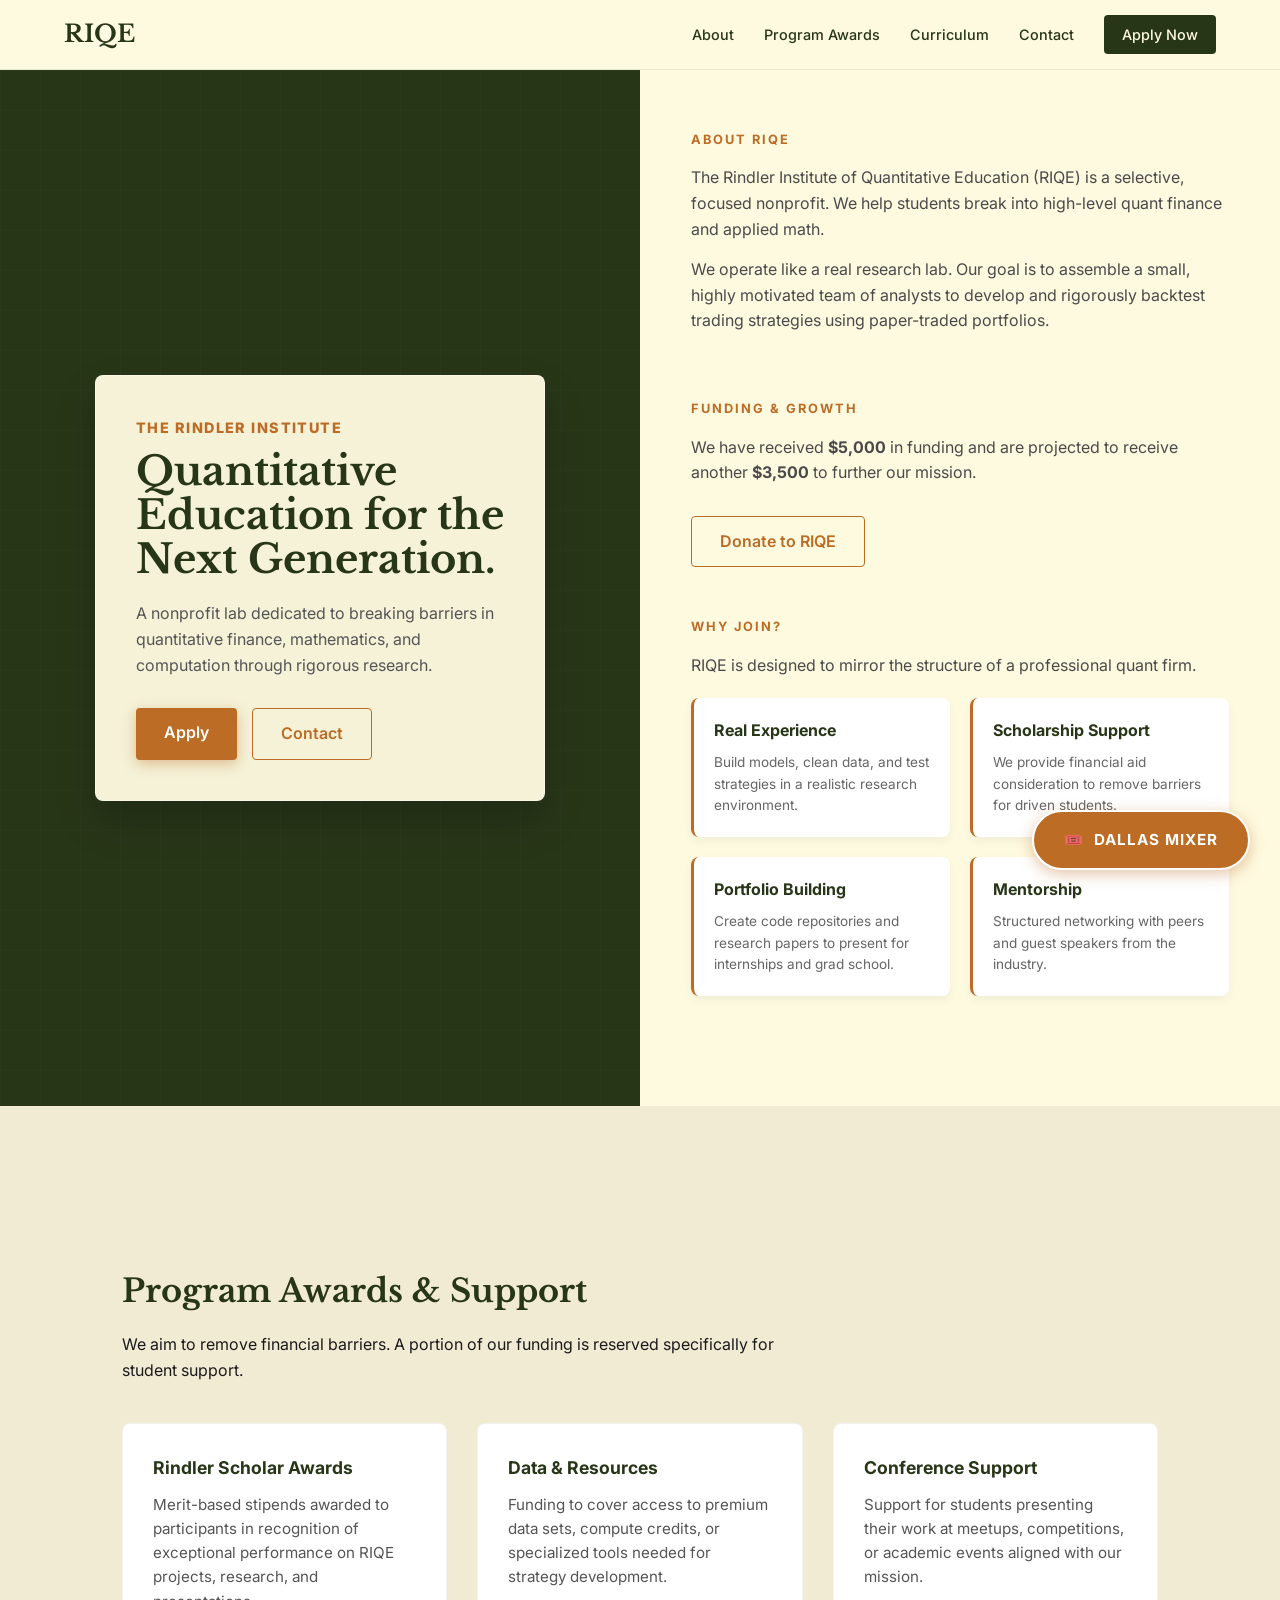
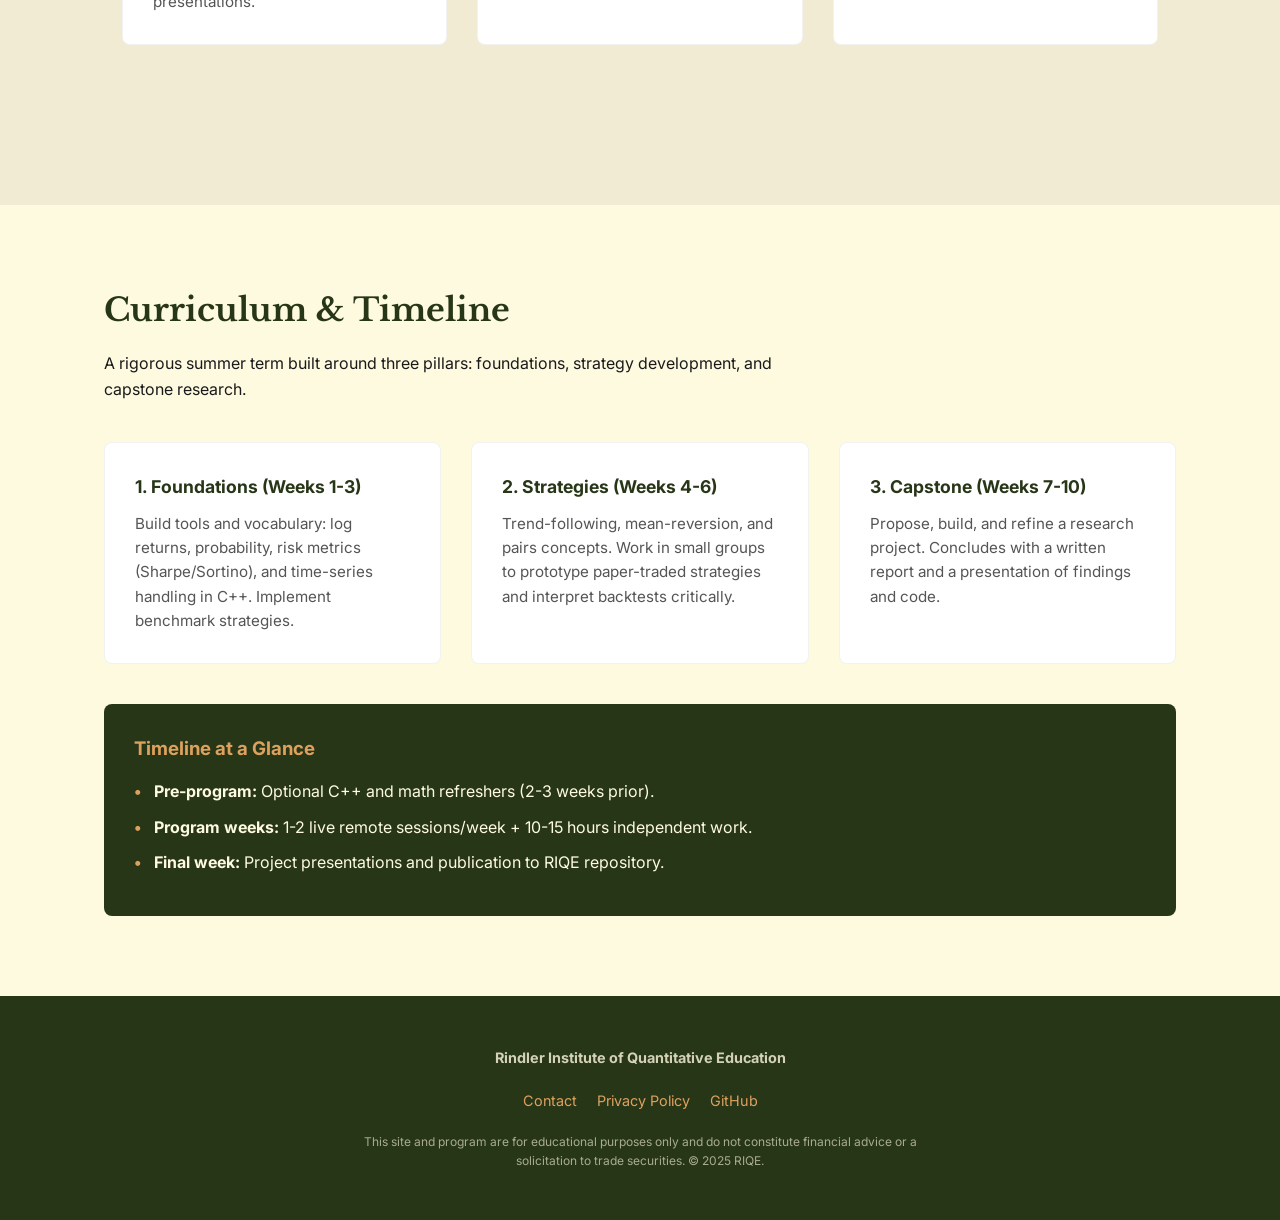
==== commit 690823de: "Update index.html" ====
--- a/nonprofitwebsite/index.html
+++ b/nonprofitwebsite/index.html
@@ -511,8 +511,8 @@
     </p>
   </footer>
 
-  <a href="fundraiser.html" class="float-btn">
-  <span>🎟️</span> Dallas Fundraiser
+  <a href="mixer.html" class="float-btn">
+  <span>🎟️</span> Dallas Mixer
 </a>
   <script>
     const toggleBtn = document.querySelector('.menu-toggle');
@@ -546,4 +546,5 @@
     });
   </script>
 </body>
-</html>+
+</html>
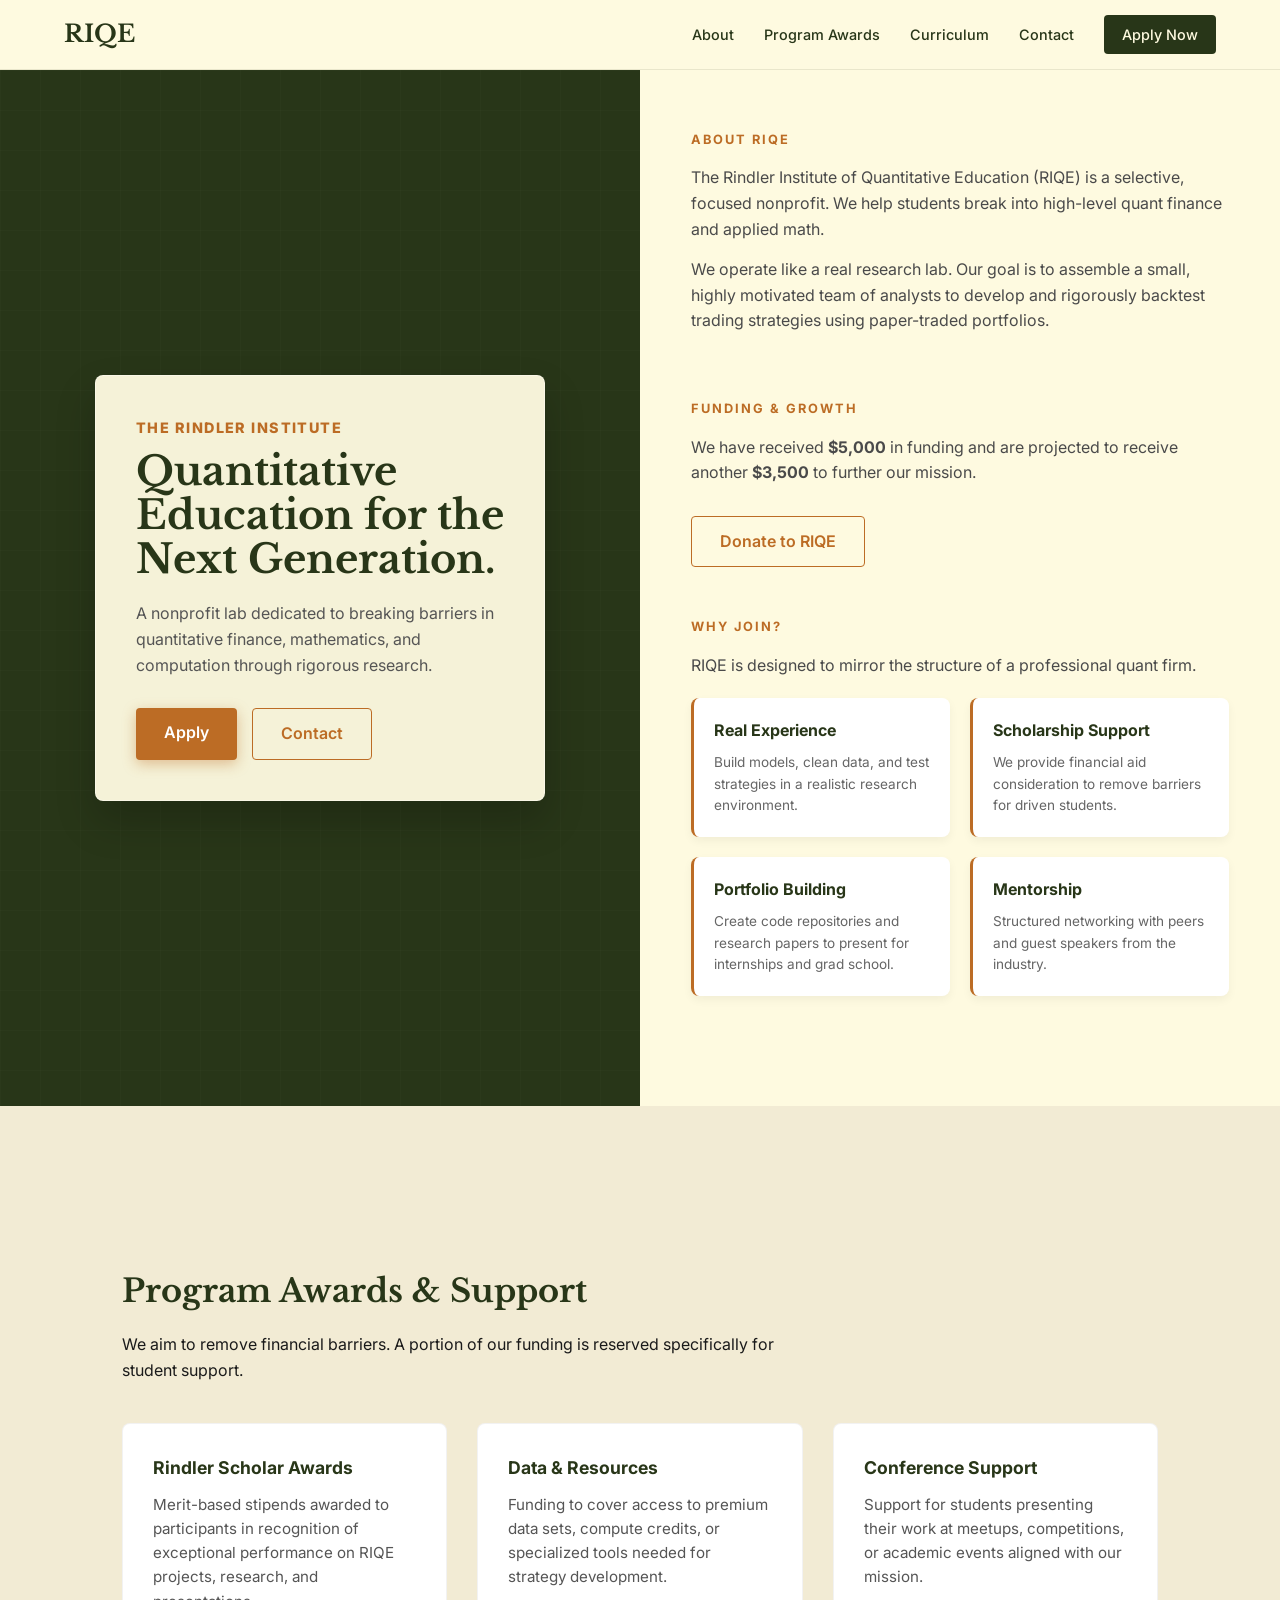
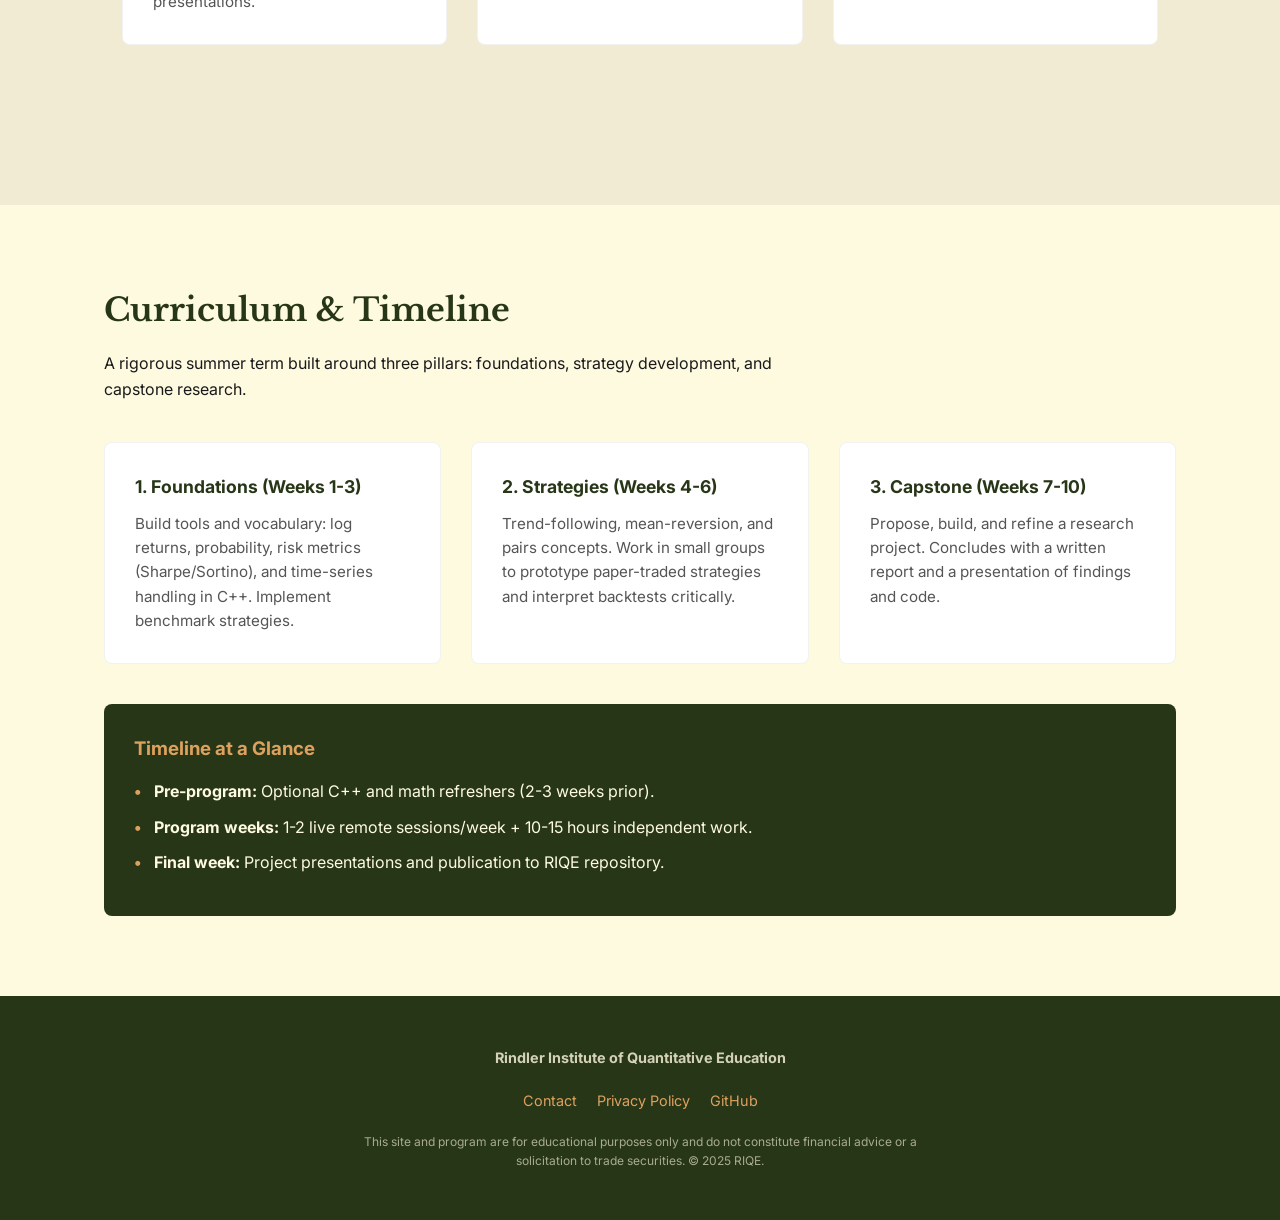
==== commit 9c73cb4c: "Update print statement from 'Hello' to 'Goodbye'" ====
--- a/nonprofitwebsite/index.html
+++ b/nonprofitwebsite/index.html
@@ -511,9 +511,6 @@
     </p>
   </footer>
 
-  <a href="mixer.html" class="float-btn">
-  <span>🎟️</span> Dallas Mixer
-</a>
   <script>
     const toggleBtn = document.querySelector('.menu-toggle');
     const navMenu = document.querySelector('.desktop-nav');
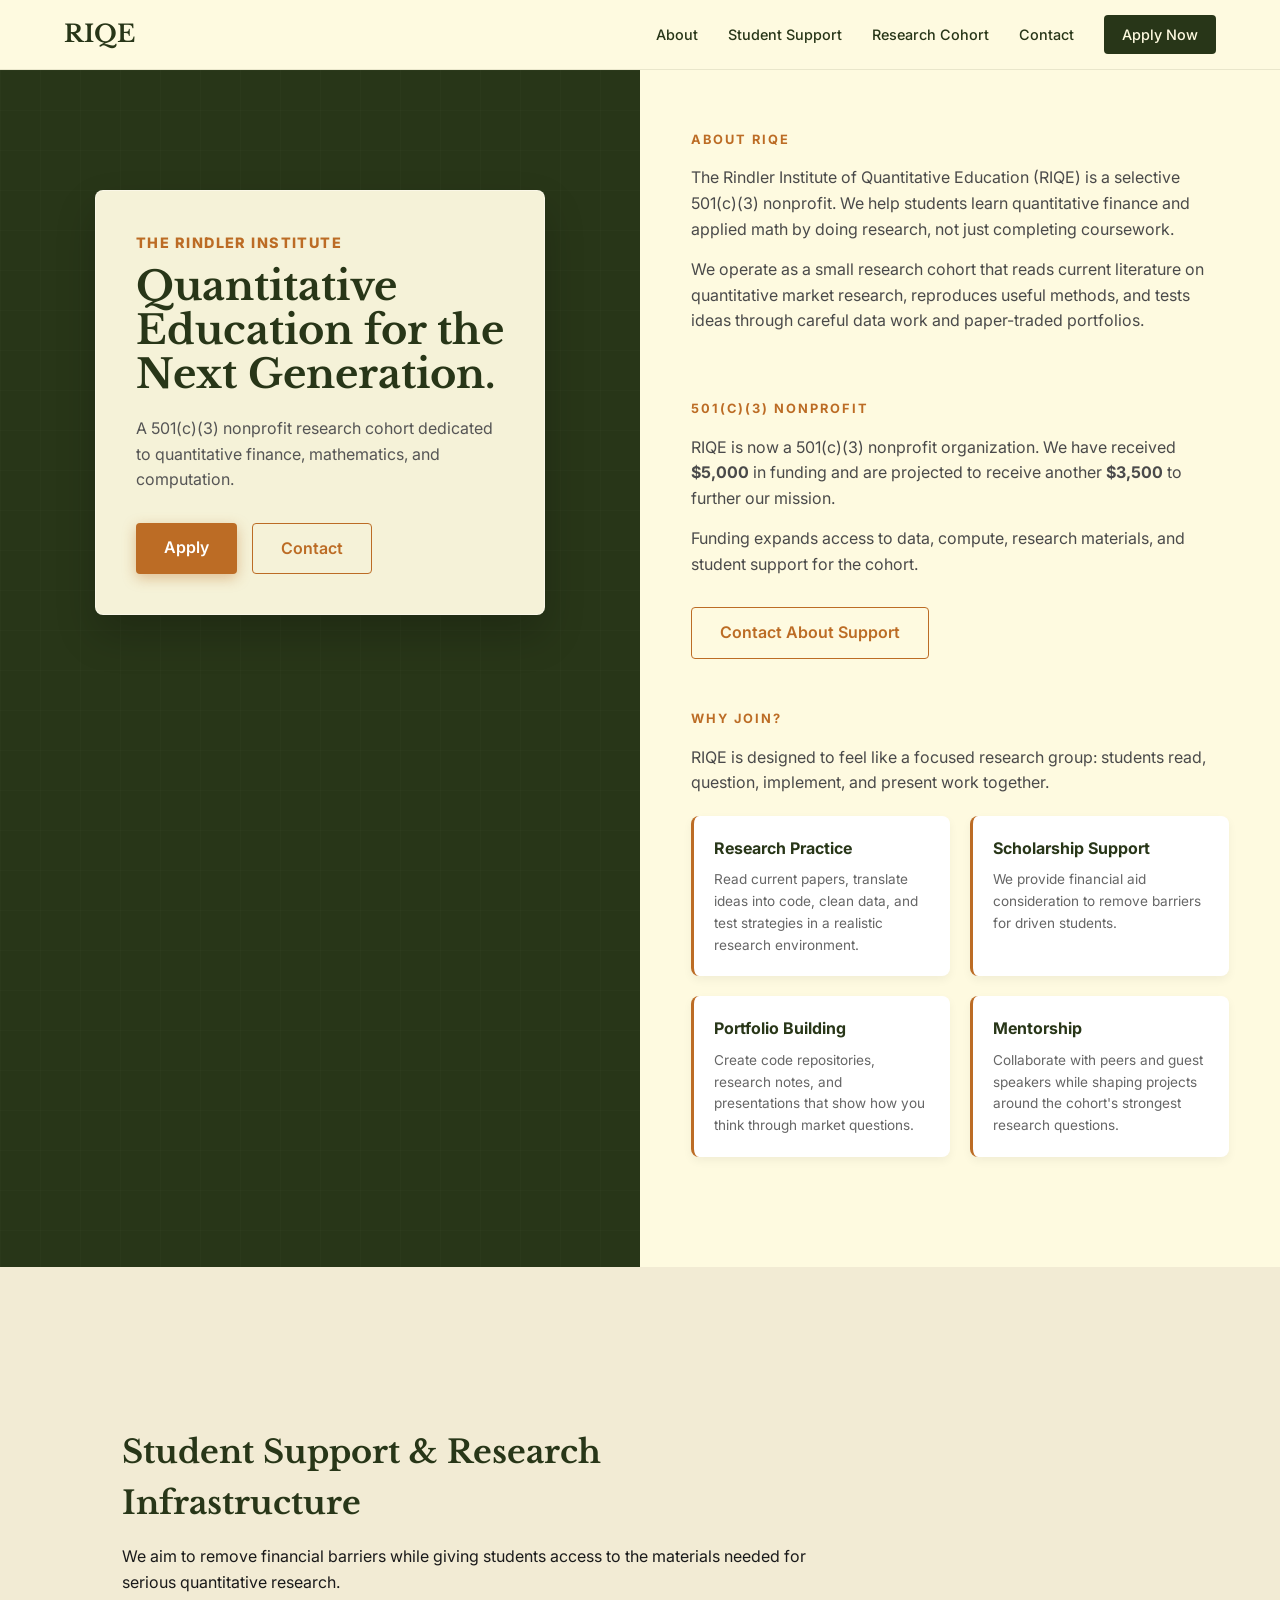
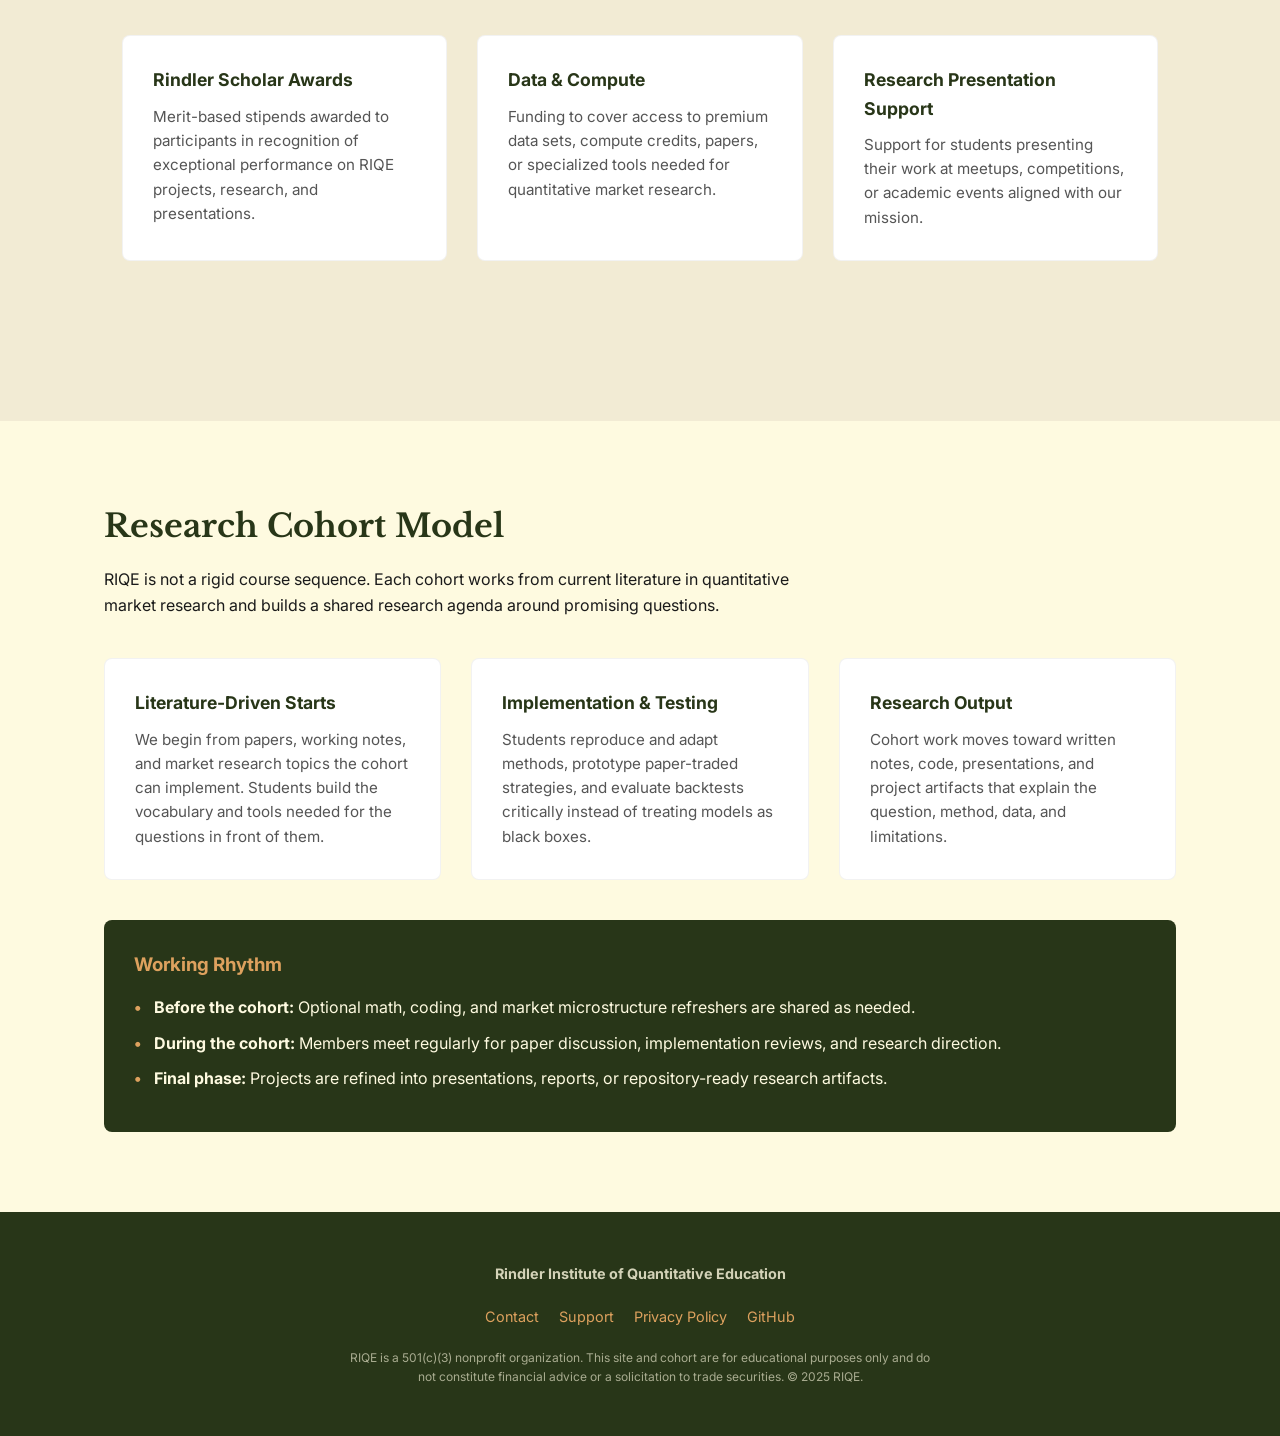
==== commit ba8f86df: "Add files via upload" ====
--- a/nonprofitwebsite/index.html
+++ b/nonprofitwebsite/index.html
@@ -13,59 +13,13 @@
   <meta charset="UTF-8" />
   <title>RIQE – The Rindler Institute of Quantitative Education</title>
   <meta name="viewport" content="width=device-width, initial-scale=1" />
-  <meta name="description" content="RIQE is a nonprofit quantitative lab for undergraduates, offering research and intensive training in quant finance." />
+  <meta name="description" content="RIQE is a 501(c)(3) nonprofit research cohort for undergraduates applying current quantitative market research." />
 
   <link rel="preconnect" href="https://fonts.googleapis.com">
   <link rel="preconnect" href="https://fonts.gstatic.com" crossorigin>
   <link href="https://fonts.googleapis.com/css2?family=Inter:wght@400;500;600&family=Libre+Baskerville:ital,wght@0,400;0,700;1,400&display=swap" rel="stylesheet">
 
-  <style>
-    .float-btn {
-    position: fixed;
-    bottom: 30px;
-    right: 30px;
-    background-color: var(--amber); /* Uses your site's amber #bc6c25 */
-    color: white !important; /* Forces white text */
-    padding: 16px 30px;
-    border-radius: 50px;
-    font-family: 'Inter', sans-serif;
-    font-weight: 700;
-    font-size: 0.95rem;
-    text-transform: uppercase;
-    letter-spacing: 1px;
-    text-decoration: none;
-    display: flex;
-    align-items: center;
-    gap: 10px;
-    z-index: 9999;
-    box-shadow: 0 4px 15px rgba(188, 108, 37, 0.4);
-    border: 2px solid white; /* Adds a clean pop against the background */
-    transition: all 0.3s ease;
-    animation: pulse-glow 2s infinite;
-  }
-
-  .float-btn:hover {
-    transform: translateY(-5px);
-    background-color: #a65d20; /* Slightly darker on hover */
-    box-shadow: 0 8px 25px rgba(188, 108, 37, 0.6);
-  }
-
-  /* Pulse Animation to make it "stick out" */
-  @keyframes pulse-glow {
-    0% { box-shadow: 0 0 0 0 rgba(188, 108, 37, 0.7); }
-    70% { box-shadow: 0 0 0 15px rgba(188, 108, 37, 0); }
-    100% { box-shadow: 0 0 0 0 rgba(188, 108, 37, 0); }
-  }
-
-  /* Mobile Adjustment */
-  @media (max-width: 600px) {
-    .float-btn {
-      bottom: 20px;
-      right: 20px;
-      padding: 12px 24px;
-      font-size: 0.8rem;
-    }
-  }
+  <style>
     :root {
       /* Refined Palette */
       --green-dark: #283618;
@@ -164,15 +118,15 @@
     }
 
     /* Left Side: Visual */
-    .hero-visual {
-      background-color: var(--green-dark);
-      position: relative;
-      display: flex;
-      justify-content: center;
-      align-items: center;
-      padding: 40px;
-      overflow: hidden;
-    }
+    .hero-visual {
+      background-color: var(--green-dark);
+      position: relative;
+      display: flex;
+      justify-content: center;
+      align-items: flex-start;
+      padding: 120px 40px 40px;
+      overflow: hidden;
+    }
     
     /* Mathematical Grid Background Pattern */
     .hero-visual::before {
@@ -294,7 +248,7 @@
     .section-head { margin-bottom: 40px; max-width: 700px; }
     .section-head h2 { font-size: 2rem; margin-bottom: 15px; }
 
-    /* Cards for Awards & Curriculum */
+    /* Cards for Student Support & Research Cohort */
     .grid-3 {
       display: grid;
       grid-template-columns: repeat(auto-fit, minmax(300px, 1fr));
@@ -312,7 +266,7 @@
     .info-card h3 { font-family: 'Inter', sans-serif; font-size: 1.1rem; margin-bottom: 10px; color: var(--green-dark); }
     .info-card p { font-size: 0.95rem; color: #555; }
 
-    /* Curriculum Timeline */
+    /* Research Rhythm */
     .timeline-box {
       margin-top: 40px;
       background: var(--green-dark);
@@ -382,8 +336,8 @@
 
     <div class="desktop-nav">
       <a href="#about">About</a>
-      <a href="#awards">Program Awards</a>
-      <a href="#curriculum">Curriculum</a>
+      <a href="#support">Student Support</a>
+      <a href="#research">Research Cohort</a>
       <a href="mailto:info@riqe.org">Contact</a>
       <a href="apply.html" class="btn-donate">Apply Now</a>
     </div>
@@ -395,7 +349,7 @@
       <div class="hero-card fade-in">
         <span class="hero-brand">The Rindler Institute</span>
         <h1 class="hero-title">Quantitative Education for the Next Generation.</h1>
-        <p class="hero-text">A nonprofit lab dedicated to breaking barriers in quantitative finance, mathematics, and computation through rigorous research.</p>
+        <p class="hero-text">A 501(c)(3) nonprofit research cohort dedicated to quantitative finance, mathematics, and computation.</p>
         <div class="hero-buttons">
           <a href="apply.html" class="btn-main">Apply</a>
           <a href="mailto:info@riqe.org" class="btn-outline">Contact</a>
@@ -406,36 +360,37 @@
     <section class="hero-content" id="about">
       <div class="content-block fade-in delay-1">
         <div class="section-label">About RIQE</div>
-        <p>The Rindler Institute of Quantitative Education (RIQE) is a selective, focused nonprofit. We help students break into high-level quant finance and applied math.</p>
-        <p>We operate like a real research lab. Our goal is to assemble a small, highly motivated team of analysts to develop and rigorously backtest trading strategies using paper-traded portfolios.</p>
+        <p>The Rindler Institute of Quantitative Education (RIQE) is a selective 501(c)(3) nonprofit. We help students learn quantitative finance and applied math by doing research, not just completing coursework.</p>
+        <p>We operate as a small research cohort that reads current literature on quantitative market research, reproduces useful methods, and tests ideas through careful data work and paper-traded portfolios.</p>
       </div>
 
       <div class="content-block fade-in delay-1">
-        <div class="section-label">Funding & Growth</div>
-        <p>We have received <strong>$5,000</strong> in funding and are projected to receive another <strong>$3,500</strong> to further our mission.</p>
-        <a href="donate.html" class="btn-outline" style="margin-top: 15px; display: inline-block;">Donate to RIQE</a>
+        <div class="section-label">501(c)(3) Nonprofit</div>
+        <p>RIQE is now a 501(c)(3) nonprofit organization. We have received <strong>$5,000</strong> in funding and are projected to receive another <strong>$3,500</strong> to further our mission.</p>
+        <p>Funding expands access to data, compute, research materials, and student support for the cohort.</p>
+        <a href="mailto:info@riqe.org?subject=Supporting%20RIQE" class="btn-outline" style="margin-top: 15px; display: inline-block;">Contact About Support</a>
       </div>
 
       <div class="content-block fade-in delay-2">
         <div class="section-label">Why Join?</div>
-        <p>RIQE is designed to mirror the structure of a professional quant firm.</p>
+        <p>RIQE is designed to feel like a focused research group: students read, question, implement, and present work together.</p>
         
         <div class="benefits-grid">
           <div class="benefit-item">
-            <h4>Real Experience</h4>
-            <p>Build models, clean data, and test strategies in a realistic research environment.</p>
+            <h4>Research Practice</h4>
+            <p>Read current papers, translate ideas into code, clean data, and test strategies in a realistic research environment.</p>
           </div>
           <div class="benefit-item">
             <h4>Scholarship Support</h4>
             <p>We provide financial aid consideration to remove barriers for driven students.</p>
           </div>
           <div class="benefit-item">
-            <h4>Portfolio Building</h4>
-            <p>Create code repositories and research papers to present for internships and grad school.</p>
+            <h4>Portfolio Building</h4>
+            <p>Create code repositories, research notes, and presentations that show how you think through market questions.</p>
           </div>
           <div class="benefit-item">
-            <h4>Mentorship</h4>
-            <p>Structured networking with peers and guest speakers from the industry.</p>
+            <h4>Mentorship</h4>
+            <p>Collaborate with peers and guest speakers while shaping projects around the cohort's strongest research questions.</p>
           </div>
         </div>
       </div>
@@ -443,57 +398,57 @@
 
   </div>
 
-  <section id="awards" class="std-section bg-light">
+  <section id="support" class="std-section bg-light">
     <div class="std-section"> <div class="section-head">
-        <h2>Program Awards & Support</h2>
-        <p>We aim to remove financial barriers. A portion of our funding is reserved specifically for student support.</p>
+        <h2>Student Support & Research Infrastructure</h2>
+        <p>We aim to remove financial barriers while giving students access to the materials needed for serious quantitative research.</p>
       </div>
 
       <div class="grid-3">
         <div class="info-card">
-          <h3>Rindler Scholar Awards</h3>
+          <h3>Rindler Scholar Awards</h3>
           <p>Merit-based stipends awarded to participants in recognition of exceptional performance on RIQE projects, research, and presentations.</p>
         </div>
         <div class="info-card">
-          <h3>Data & Resources</h3>
-          <p>Funding to cover access to premium data sets, compute credits, or specialized tools needed for strategy development.</p>
+          <h3>Data & Compute</h3>
+          <p>Funding to cover access to premium data sets, compute credits, papers, or specialized tools needed for quantitative market research.</p>
         </div>
         <div class="info-card">
-          <h3>Conference Support</h3>
+          <h3>Research Presentation Support</h3>
           <p>Support for students presenting their work at meetups, competitions, or academic events aligned with our mission.</p>
         </div>
       </div>
     </div>
   </section>
 
-  <section id="curriculum" class="std-section">
+  <section id="research" class="std-section">
     <div class="section-head">
-      <h2>Curriculum & Timeline</h2>
-      <p>A rigorous summer term built around three pillars: foundations, strategy development, and capstone research.</p>
+      <h2>Research Cohort Model</h2>
+      <p>RIQE is not a rigid course sequence. Each cohort works from current literature in quantitative market research and builds a shared research agenda around promising questions.</p>
     </div>
 
     <div class="grid-3">
       <div class="info-card">
-        <h3>1. Foundations (Weeks 1-3)</h3>
-        <p>Build tools and vocabulary: log returns, probability, risk metrics (Sharpe/Sortino), and time-series handling in C++. Implement benchmark strategies.</p>
+        <h3>Literature-Driven Starts</h3>
+        <p>We begin from papers, working notes, and market research topics the cohort can implement. Students build the vocabulary and tools needed for the questions in front of them.</p>
       </div>
       <div class="info-card">
-        <h3>2. Strategies (Weeks 4-6)</h3>
-        <p>Trend-following, mean-reversion, and pairs concepts. Work in small groups to prototype paper-traded strategies and interpret backtests critically.</p>
+        <h3>Implementation & Testing</h3>
+        <p>Students reproduce and adapt methods, prototype paper-traded strategies, and evaluate backtests critically instead of treating models as black boxes.</p>
       </div>
       <div class="info-card">
-        <h3>3. Capstone (Weeks 7-10)</h3>
-        <p>Propose, build, and refine a research project. Concludes with a written report and a presentation of findings and code.</p>
+        <h3>Research Output</h3>
+        <p>Cohort work moves toward written notes, code, presentations, and project artifacts that explain the question, method, data, and limitations.</p>
       </div>
     </div>
 
     <div class="timeline-box">
-      <h3>Timeline at a Glance</h3>
-      <ul>
-        <li><b>Pre-program:</b> Optional C++ and math refreshers (2-3 weeks prior).</li>
-        <li><b>Program weeks:</b> 1-2 live remote sessions/week + 10-15 hours independent work.</li>
-        <li><b>Final week:</b> Project presentations and publication to RIQE repository.</li>
-      </ul>
+      <h3>Working Rhythm</h3>
+      <ul>
+        <li><b>Before the cohort:</b> Optional math, coding, and market microstructure refreshers are shared as needed.</li>
+        <li><b>During the cohort:</b> Members meet regularly for paper discussion, implementation reviews, and research direction.</li>
+        <li><b>Final phase:</b> Projects are refined into presentations, reports, or repository-ready research artifacts.</li>
+      </ul>
     </div>
   </section>
 
@@ -502,12 +457,13 @@
       <strong>Rindler Institute of Quantitative Education</strong>
     </div>
     <div class="footer-links">
-      <a href="mailto:info@riqe.org">Contact</a>
-      <a href="privpolicy.html">Privacy Policy</a>
-      <a href="https://github.com/" target="_blank">GitHub</a>
+      <a href="mailto:info@riqe.org">Contact</a>
+      <a href="donate.html">Support</a>
+      <a href="privpolicy.html">Privacy Policy</a>
+      <a href="https://github.com/" target="_blank">GitHub</a>
     </div>
     <p style="font-size: 0.75rem; opacity: 0.6; max-width: 600px; margin: 0 auto;">
-      This site and program are for educational purposes only and do not constitute financial advice or a solicitation to trade securities. © 2025 RIQE.
+      RIQE is a 501(c)(3) nonprofit organization. This site and cohort are for educational purposes only and do not constitute financial advice or a solicitation to trade securities. © 2025 RIQE.
     </p>
   </footer>
 
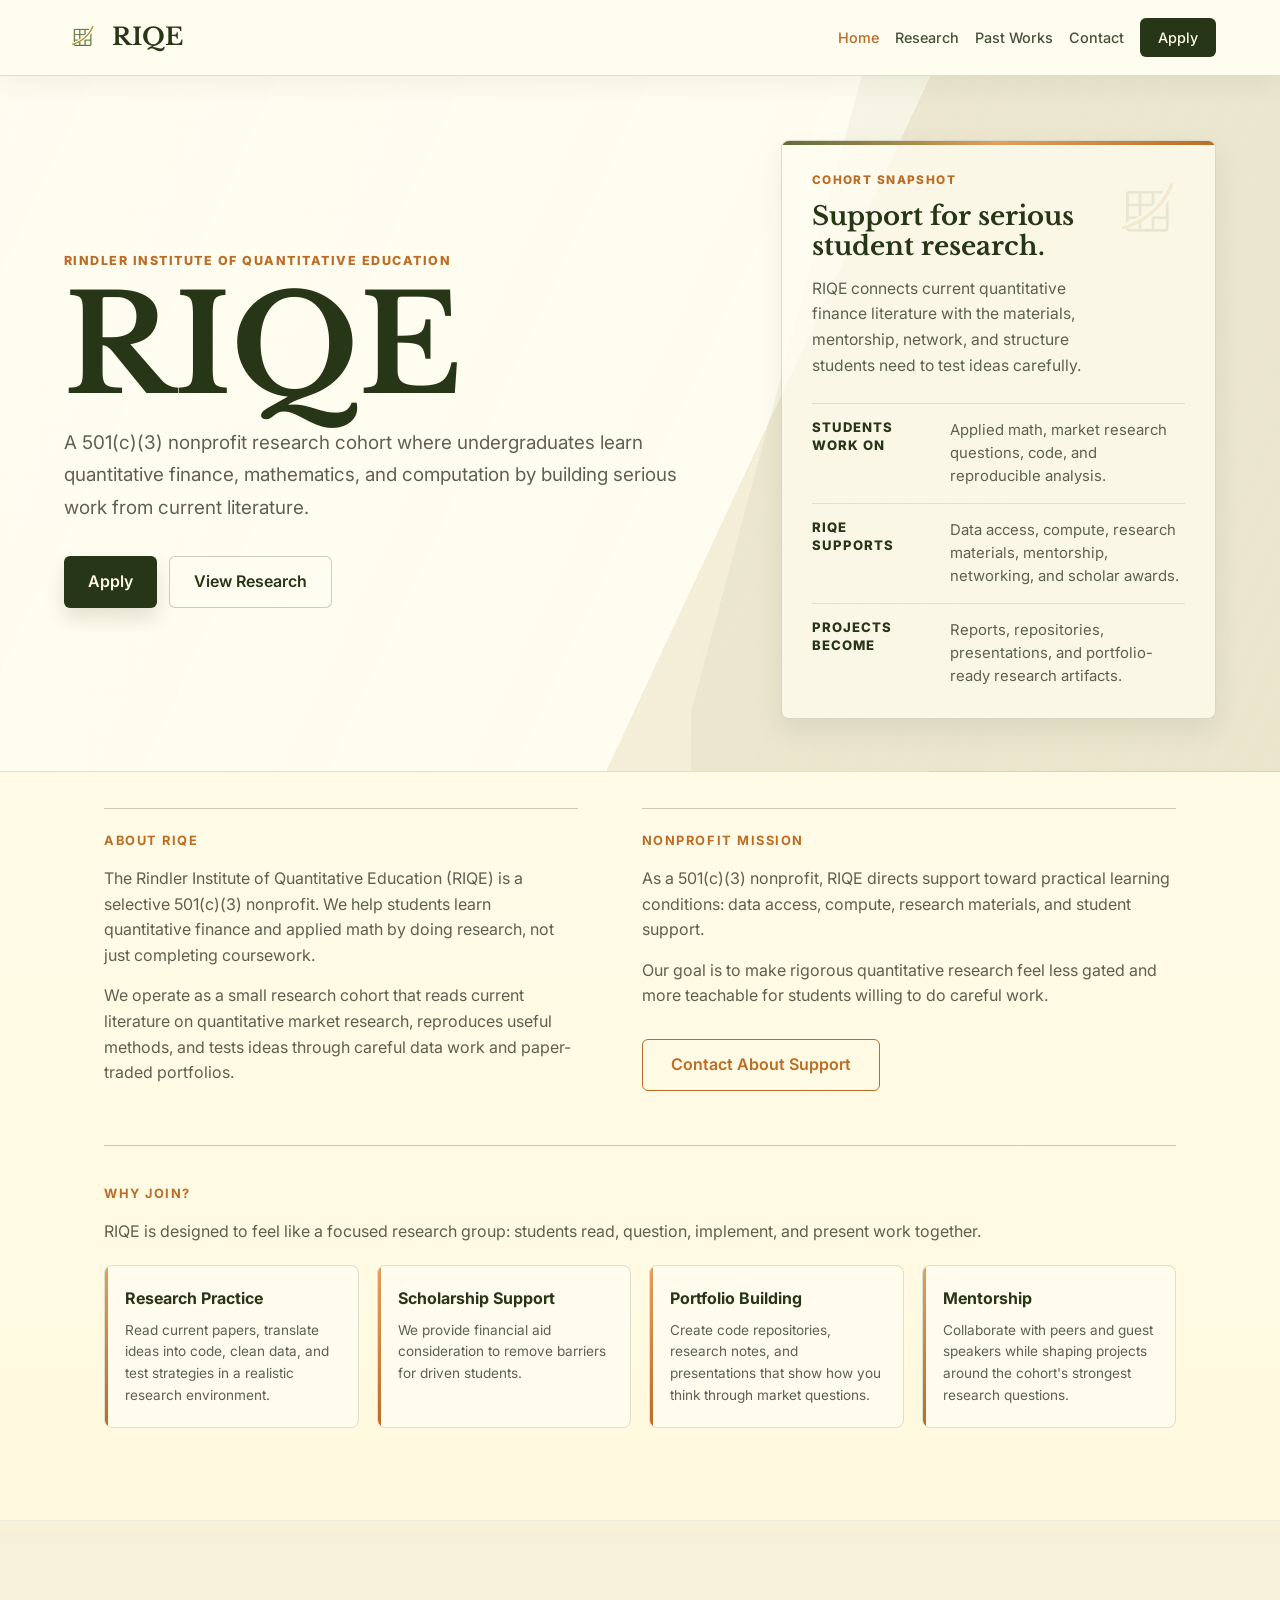
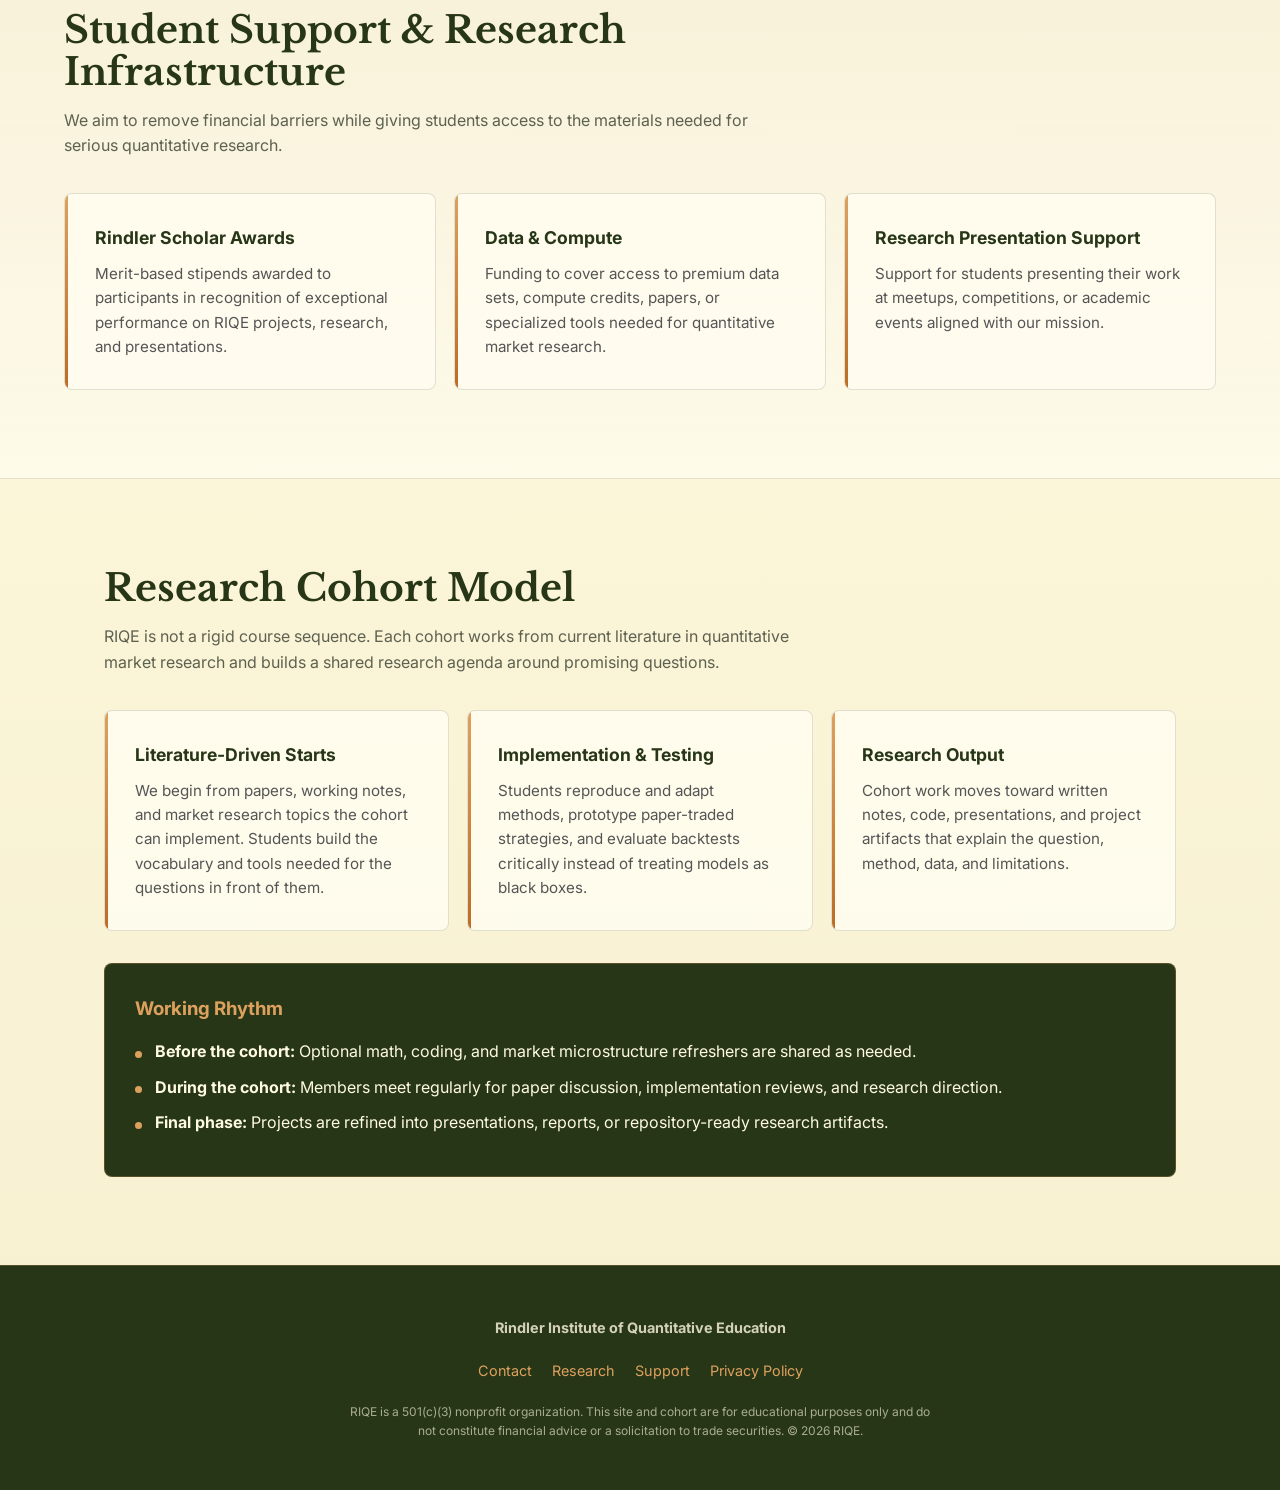
==== commit fcb5e6c2: "Add files via upload" ====
--- a/nonprofitwebsite/index.html
+++ b/nonprofitwebsite/index.html
@@ -11,7 +11,7 @@
   </script>
 
   <meta charset="UTF-8" />
-  <title>RIQE – The Rindler Institute of Quantitative Education</title>
+  <title>RIQE - The Rindler Institute of Quantitative Education</title>
   <meta name="viewport" content="width=device-width, initial-scale=1" />
   <meta name="description" content="RIQE is a 501(c)(3) nonprofit research cohort for undergraduates applying current quantitative market research." />
 
@@ -83,7 +83,7 @@
     .logo-area { display: flex; align-items: center; gap: 12px; }
     .logo-img { height: 40px; width: auto; } /* Add your logo source back */
     
-    .desktop-nav { display: flex; gap: 30px; align-items: center; }
+    .desktop-nav { display: flex; gap: 22px; align-items: center; }
     .desktop-nav a { 
       font-size: 0.9rem; 
       font-weight: 500; 
@@ -282,7 +282,8 @@
     }
     .timeline-box ul li::before {
       content: "•"; color: var(--gold);
-      position: absolute; left: 0; font-weight: bold;
+      content: "";
+      position: absolute; left: 0; font-weight: bold;
     }
 
     /* --- FOOTER --- */
@@ -297,7 +298,7 @@
     .footer-links a { color: var(--gold); }
 
     /* --- RESPONSIVE --- */
-    @media (max-width: 900px) {
+    @media (max-width: 1100px) {
       .hero-split { grid-template-columns: 1fr; }
       
       /* Order: Visual (Hero Card) on TOP, Text below */
@@ -318,106 +319,134 @@
       .desktop-nav.active { display: flex; animation: slideDown 0.3s ease-out; }
       @keyframes slideDown { from { transform: translateY(-10px); opacity: 0; } to { transform: translateY(0); opacity: 1; } }
     }
-  </style>
-</head>
+  </style>
+  <link rel="stylesheet" href="site-polish.css" />
+</head>
 
 <body>
 
   <nav class="top-bar">
-    <div class="logo-area">
-      <span style="font-weight:800; font-size:1.5rem; color:var(--green-dark); font-family:'Libre Baskerville'">RIQE</span>
-    </div>
+    <a href="index.html" class="logo-area" aria-label="RIQE home">
+      <span style="font-weight:800; font-size:1.5rem; color:var(--green-dark); font-family:'Libre Baskerville'">RIQE</span>
+    </a>
     
     <button class="menu-toggle" aria-label="Toggle Menu">
       <div class="bar"></div>
       <div class="bar"></div>
       <div class="bar"></div>
-    </button>
-
-    <div class="desktop-nav">
-      <a href="#about">About</a>
-      <a href="#support">Student Support</a>
-      <a href="#research">Research Cohort</a>
-      <a href="mailto:info@riqe.org">Contact</a>
-      <a href="apply.html" class="btn-donate">Apply Now</a>
-    </div>
+    </button>
+
+    <div class="desktop-nav">
+      <a href="index.html" class="active">Home</a>
+      <a href="past-research.html">Research</a>
+      <a href="past-works.html">Past Works</a>
+      <a href="mailto:info@riqe.org">Contact</a>
+      <a href="apply.html" class="btn-donate">Apply</a>
+    </div>
   </nav>
 
-  <div class="hero-split">
-    
-    <section class="hero-visual">
-      <div class="hero-card fade-in">
-        <span class="hero-brand">The Rindler Institute</span>
-        <h1 class="hero-title">Quantitative Education for the Next Generation.</h1>
-        <p class="hero-text">A 501(c)(3) nonprofit research cohort dedicated to quantitative finance, mathematics, and computation.</p>
-        <div class="hero-buttons">
-          <a href="apply.html" class="btn-main">Apply</a>
-          <a href="mailto:info@riqe.org" class="btn-outline">Contact</a>
-        </div>
-      </div>
-    </section>
-
-    <section class="hero-content" id="about">
-      <div class="content-block fade-in delay-1">
-        <div class="section-label">About RIQE</div>
+  <main>
+  <section class="hero-split">
+    <section class="hero-visual" aria-labelledby="hero-title">
+      <div class="hero-shell">
+        <div class="hero-card fade-in">
+          <span class="hero-brand">Rindler Institute of Quantitative Education</span>
+          <h1 class="hero-title" id="hero-title">RIQE</h1>
+          <p class="hero-text">A 501(c)(3) nonprofit research cohort where undergraduates learn quantitative finance, mathematics, and computation by building serious work from current literature.</p>
+          <div class="hero-buttons">
+            <a href="apply.html" class="btn-main">Apply</a>
+            <a href="past-research.html" class="btn-outline">View Research</a>
+          </div>
+        </div>
+
+        <aside class="hero-snapshot fade-in delay-2" aria-labelledby="cohort-snapshot-title">
+          <div class="snapshot-mark" aria-hidden="true">
+            <img src="riqe-logo.png" alt="" />
+          </div>
+          <div class="snapshot-content">
+            <span class="snapshot-kicker">Cohort Snapshot</span>
+            <h2 id="cohort-snapshot-title">Support for serious student research.</h2>
+            <p>RIQE connects current quantitative finance literature with the materials, mentorship, network, and structure students need to test ideas carefully.</p>
+          </div>
+          <dl class="snapshot-list">
+            <div>
+              <dt>Students work on</dt>
+              <dd>Applied math, market research questions, code, and reproducible analysis.</dd>
+            </div>
+            <div>
+              <dt>RIQE supports</dt>
+              <dd>Data access, compute, research materials, mentorship, networking, and scholar awards.</dd>
+            </div>
+            <div>
+              <dt>Projects become</dt>
+              <dd>Reports, repositories, presentations, and portfolio-ready research artifacts.</dd>
+            </div>
+          </dl>
+        </aside>
+      </div>
+    </section>
+
+    <section class="hero-content" id="about">
+      <div class="content-block fade-in delay-1">
+        <div class="section-label">About RIQE</div>
         <p>The Rindler Institute of Quantitative Education (RIQE) is a selective 501(c)(3) nonprofit. We help students learn quantitative finance and applied math by doing research, not just completing coursework.</p>
         <p>We operate as a small research cohort that reads current literature on quantitative market research, reproduces useful methods, and tests ideas through careful data work and paper-traded portfolios.</p>
-      </div>
+      </div>
 
       <div class="content-block fade-in delay-1">
-        <div class="section-label">501(c)(3) Nonprofit</div>
-        <p>RIQE is now a 501(c)(3) nonprofit organization. We have received <strong>$5,000</strong> in funding and are projected to receive another <strong>$3,500</strong> to further our mission.</p>
-        <p>Funding expands access to data, compute, research materials, and student support for the cohort.</p>
+        <div class="section-label">Nonprofit Mission</div>
+        <p>As a 501(c)(3) nonprofit, RIQE directs support toward practical learning conditions: data access, compute, research materials, and student support.</p>
+        <p>Our goal is to make rigorous quantitative research feel less gated and more teachable for students willing to do careful work.</p>
         <a href="mailto:info@riqe.org?subject=Supporting%20RIQE" class="btn-outline" style="margin-top: 15px; display: inline-block;">Contact About Support</a>
-      </div>
+      </div>
 
       <div class="content-block fade-in delay-2">
         <div class="section-label">Why Join?</div>
         <p>RIQE is designed to feel like a focused research group: students read, question, implement, and present work together.</p>
         
         <div class="benefits-grid">
-          <div class="benefit-item">
+          <div class="benefit-item reveal">
             <h4>Research Practice</h4>
             <p>Read current papers, translate ideas into code, clean data, and test strategies in a realistic research environment.</p>
-          </div>
-          <div class="benefit-item">
-            <h4>Scholarship Support</h4>
-            <p>We provide financial aid consideration to remove barriers for driven students.</p>
-          </div>
-          <div class="benefit-item">
+          </div>
+          <div class="benefit-item reveal">
+            <h4>Scholarship Support</h4>
+            <p>We provide financial aid consideration to remove barriers for driven students.</p>
+          </div>
+          <div class="benefit-item reveal">
             <h4>Portfolio Building</h4>
             <p>Create code repositories, research notes, and presentations that show how you think through market questions.</p>
-          </div>
-          <div class="benefit-item">
+          </div>
+          <div class="benefit-item reveal">
             <h4>Mentorship</h4>
             <p>Collaborate with peers and guest speakers while shaping projects around the cohort's strongest research questions.</p>
-          </div>
-        </div>
-      </div>
-    </section>
-
-  </div>
-
+          </div>
+        </div>
+      </div>
+    </section>
+
+  </section>
+
   <section id="support" class="std-section bg-light">
-    <div class="std-section"> <div class="section-head">
+    <div class="std-section"> <div class="section-head">
         <h2>Student Support & Research Infrastructure</h2>
         <p>We aim to remove financial barriers while giving students access to the materials needed for serious quantitative research.</p>
-      </div>
-
-      <div class="grid-3">
-        <div class="info-card">
+      </div>
+
+      <div class="grid-3">
+        <div class="info-card reveal">
           <h3>Rindler Scholar Awards</h3>
-          <p>Merit-based stipends awarded to participants in recognition of exceptional performance on RIQE projects, research, and presentations.</p>
-        </div>
-        <div class="info-card">
+          <p>Merit-based stipends awarded to participants in recognition of exceptional performance on RIQE projects, research, and presentations.</p>
+        </div>
+        <div class="info-card reveal">
           <h3>Data & Compute</h3>
           <p>Funding to cover access to premium data sets, compute credits, papers, or specialized tools needed for quantitative market research.</p>
-        </div>
-        <div class="info-card">
+        </div>
+        <div class="info-card reveal">
           <h3>Research Presentation Support</h3>
-          <p>Support for students presenting their work at meetups, competitions, or academic events aligned with our mission.</p>
-        </div>
-      </div>
+          <p>Support for students presenting their work at meetups, competitions, or academic events aligned with our mission.</p>
+        </div>
+      </div>
     </div>
   </section>
 
@@ -425,45 +454,46 @@
     <div class="section-head">
       <h2>Research Cohort Model</h2>
       <p>RIQE is not a rigid course sequence. Each cohort works from current literature in quantitative market research and builds a shared research agenda around promising questions.</p>
-    </div>
-
-    <div class="grid-3">
-      <div class="info-card">
+    </div>
+
+    <div class="grid-3">
+      <div class="info-card reveal">
         <h3>Literature-Driven Starts</h3>
         <p>We begin from papers, working notes, and market research topics the cohort can implement. Students build the vocabulary and tools needed for the questions in front of them.</p>
-      </div>
-      <div class="info-card">
+      </div>
+      <div class="info-card reveal">
         <h3>Implementation & Testing</h3>
         <p>Students reproduce and adapt methods, prototype paper-traded strategies, and evaluate backtests critically instead of treating models as black boxes.</p>
-      </div>
-      <div class="info-card">
+      </div>
+      <div class="info-card reveal">
         <h3>Research Output</h3>
         <p>Cohort work moves toward written notes, code, presentations, and project artifacts that explain the question, method, data, and limitations.</p>
-      </div>
-    </div>
-
-    <div class="timeline-box">
+      </div>
+    </div>
+
+    <div class="timeline-box reveal">
       <h3>Working Rhythm</h3>
       <ul>
         <li><b>Before the cohort:</b> Optional math, coding, and market microstructure refreshers are shared as needed.</li>
         <li><b>During the cohort:</b> Members meet regularly for paper discussion, implementation reviews, and research direction.</li>
         <li><b>Final phase:</b> Projects are refined into presentations, reports, or repository-ready research artifacts.</li>
       </ul>
-    </div>
-  </section>
+    </div>
+  </section>
+  </main>
 
   <footer>
     <div style="opacity: 0.8; margin-bottom: 20px;">
       <strong>Rindler Institute of Quantitative Education</strong>
     </div>
-    <div class="footer-links">
+    <div class="footer-links">
       <a href="mailto:info@riqe.org">Contact</a>
+      <a href="past-research.html">Research</a>
       <a href="donate.html">Support</a>
       <a href="privpolicy.html">Privacy Policy</a>
-      <a href="https://github.com/" target="_blank">GitHub</a>
-    </div>
+    </div>
     <p style="font-size: 0.75rem; opacity: 0.6; max-width: 600px; margin: 0 auto;">
-      RIQE is a 501(c)(3) nonprofit organization. This site and cohort are for educational purposes only and do not constitute financial advice or a solicitation to trade securities. © 2025 RIQE.
+      RIQE is a 501(c)(3) nonprofit organization. This site and cohort are for educational purposes only and do not constitute financial advice or a solicitation to trade securities. &copy; 2026 RIQE.
     </p>
   </footer>
 
@@ -471,33 +501,39 @@
     const toggleBtn = document.querySelector('.menu-toggle');
     const navMenu = document.querySelector('.desktop-nav');
 
-    toggleBtn.addEventListener('click', () => {
-      navMenu.classList.toggle('active');
-      
-      // Animate hamburger bars
-      const bars = toggleBtn.querySelectorAll('.bar');
-      if (navMenu.classList.contains('active')) {
-        bars[0].style.transform = 'rotate(45deg) translate(5px, 6px)';
-        bars[1].style.opacity = '0';
-        bars[2].style.transform = 'rotate(-45deg) translate(5px, -6px)';
-      } else {
-        bars[0].style.transform = 'none';
-        bars[1].style.opacity = '1';
-        bars[2].style.transform = 'none';
-      }
-    });
-
-    // Close menu when clicking a link
-    document.querySelectorAll('.desktop-nav a').forEach(link => {
-      link.addEventListener('click', () => {
-        navMenu.classList.remove('active');
-        const bars = toggleBtn.querySelectorAll('.bar');
-        bars[0].style.transform = 'none';
-        bars[1].style.opacity = '1';
-        bars[2].style.transform = 'none';
-      });
-    });
-  </script>
+    const setMenu = (isOpen) => {
+      navMenu.classList.toggle('active', isOpen);
+      toggleBtn.setAttribute('aria-expanded', String(isOpen));
+      const bars = toggleBtn.querySelectorAll('.bar');
+      bars[0].style.transform = isOpen ? 'rotate(45deg) translate(5px, 6px)' : 'none';
+      bars[1].style.opacity = isOpen ? '0' : '1';
+      bars[2].style.transform = isOpen ? 'rotate(-45deg) translate(5px, -6px)' : 'none';
+    };
+
+    toggleBtn.setAttribute('aria-expanded', 'false');
+    toggleBtn.addEventListener('click', () => setMenu(!navMenu.classList.contains('active')));
+
+    document.querySelectorAll('.desktop-nav a').forEach(link => {
+      link.addEventListener('click', () => setMenu(false));
+    });
+
+    const revealItems = document.querySelectorAll('.fade-in, .reveal');
+    const prefersReducedMotion = window.matchMedia('(prefers-reduced-motion: reduce)').matches;
+
+    if (prefersReducedMotion || !('IntersectionObserver' in window)) {
+      revealItems.forEach(item => item.classList.add('is-visible'));
+    } else {
+      const revealObserver = new IntersectionObserver((entries, observer) => {
+        entries.forEach(entry => {
+          if (!entry.isIntersecting) return;
+          entry.target.classList.add('is-visible');
+          observer.unobserve(entry.target);
+        });
+      }, { threshold: 0.14, rootMargin: '0px 0px -40px 0px' });
+
+      revealItems.forEach(item => revealObserver.observe(item));
+    }
+  </script>
 </body>
 
 </html>
--- a/nonprofitwebsite/site-polish.css
+++ b/nonprofitwebsite/site-polish.css
@@ -0,0 +1,934 @@
+:root {
+  --green-dark: #283618;
+  --green-mid: #606c38;
+  --cream: #fefae0;
+  --cream-dim: #f2ebd4;
+  --gold: #dda15e;
+  --amber: #bc6c25;
+  --ink: #202214;
+  --muted: #5d614f;
+  --paper: #fffdf0;
+  --paper-soft: #fff9df;
+  --line: rgba(40, 54, 24, 0.14);
+  --line-strong: rgba(40, 54, 24, 0.24);
+  --shadow-sm: 0 12px 28px rgba(40, 54, 24, 0.08);
+  --shadow-md: 0 22px 54px rgba(40, 54, 24, 0.12);
+  --container-width: 1200px;
+  --header-height: 76px;
+}
+
+html {
+  scroll-padding-top: calc(var(--header-height) + 24px);
+}
+
+body {
+  color: var(--ink);
+  background:
+    linear-gradient(180deg, #fffdf0 0%, #fff9df 48%, #f6efcf 100%);
+  text-rendering: optimizeLegibility;
+}
+
+::selection {
+  background: rgba(188, 108, 37, 0.2);
+}
+
+a:focus-visible,
+button:focus-visible,
+input:focus-visible,
+select:focus-visible,
+textarea:focus-visible {
+  outline: 3px solid rgba(188, 108, 37, 0.32);
+  outline-offset: 3px;
+}
+
+.top-bar {
+  height: var(--header-height) !important;
+  padding: 0 max(20px, 5vw) !important;
+  background: rgba(255, 253, 240, 0.88) !important;
+  border-bottom: 1px solid rgba(40, 54, 24, 0.14) !important;
+  box-shadow: 0 8px 28px rgba(40, 54, 24, 0.06);
+}
+
+.logo-area {
+  display: inline-flex !important;
+  align-items: center;
+  gap: 10px;
+  min-width: max-content;
+  color: var(--green-dark) !important;
+  letter-spacing: 0 !important;
+}
+
+.logo-area::before {
+  content: "";
+  display: block;
+  width: 38px;
+  height: 38px;
+  flex: 0 0 38px;
+  background: url("riqe-logo.png") center / contain no-repeat;
+}
+
+.desktop-nav {
+  display: flex !important;
+  align-items: center;
+  gap: 16px !important;
+  white-space: nowrap;
+}
+
+.desktop-nav a:not(.btn-donate) {
+  border-radius: 4px;
+  color: rgba(40, 54, 24, 0.86) !important;
+  padding: 8px 0;
+}
+
+.desktop-nav a:not(.btn-donate):hover,
+.desktop-nav a:not(.btn-donate).active {
+  color: var(--amber) !important;
+}
+
+.desktop-nav a:not(.btn-donate)::after {
+  background: currentColor !important;
+}
+
+.btn-donate,
+.btn-main,
+.btn-submit,
+.btn-card {
+  border-radius: 6px !important;
+  box-shadow: none !important;
+}
+
+.btn-donate,
+.btn-main,
+.btn-submit {
+  background: var(--green-dark) !important;
+  color: var(--cream) !important;
+}
+
+.btn-donate:hover,
+.btn-main:hover,
+.btn-submit:hover {
+  background: var(--green-mid) !important;
+  transform: translateY(-1px);
+}
+
+.btn-donate[aria-current="page"] {
+  background: var(--green-dark) !important;
+  box-shadow: inset 0 0 0 1px rgba(254, 250, 224, 0.38) !important;
+  transform: none;
+}
+
+.menu-toggle {
+  display: none !important;
+  width: 42px;
+  height: 42px;
+  align-items: center;
+  justify-content: center;
+  flex-direction: column;
+  gap: 5px;
+  border: 1px solid rgba(40, 54, 24, 0.14) !important;
+  border-radius: 6px;
+  background: rgba(255, 253, 240, 0.72) !important;
+  cursor: pointer;
+}
+
+.bar {
+  width: 22px !important;
+  height: 2px !important;
+  background: var(--green-dark) !important;
+  transition: transform 0.22s ease, opacity 0.22s ease;
+}
+
+.menu-toggle[aria-expanded="true"] .bar:nth-child(1) {
+  transform: rotate(45deg) translate(5px, 5px);
+}
+
+.menu-toggle[aria-expanded="true"] .bar:nth-child(2) {
+  opacity: 0;
+}
+
+.menu-toggle[aria-expanded="true"] .bar:nth-child(3) {
+  transform: rotate(-45deg) translate(5px, -5px);
+}
+
+.btn-outline,
+.btn-card.secondary,
+.entry-tab {
+  border-radius: 6px !important;
+}
+
+.hero-split {
+  display: block !important;
+  min-height: 0 !important;
+  padding-top: var(--header-height);
+}
+
+.hero-visual {
+  position: relative;
+  min-height: calc(80svh - var(--header-height));
+  overflow: hidden;
+  display: flex !important;
+  align-items: center !important;
+  justify-content: center !important;
+  padding: clamp(46px, 5vw, 74px) max(20px, 5vw) clamp(34px, 4vw, 58px) !important;
+  background:
+    linear-gradient(115deg, rgba(255, 253, 240, 0.98) 0%, rgba(255, 253, 240, 0.96) 58%, rgba(242, 235, 212, 0.82) 58%, rgba(242, 235, 212, 0.92) 100%) !important;
+  border-bottom: 1px solid var(--line);
+}
+
+.hero-visual::before {
+  content: "";
+  position: absolute;
+  inset: 0;
+  background-image:
+    linear-gradient(rgba(40, 54, 24, 0.04) 1px, transparent 1px),
+    linear-gradient(90deg, rgba(40, 54, 24, 0.04) 1px, transparent 1px);
+  background-size: 44px 44px;
+  mask-image: linear-gradient(110deg, rgba(0, 0, 0, 0.52), rgba(0, 0, 0, 0.18) 56%, transparent 88%);
+  animation: researchGrid 24s linear infinite;
+  pointer-events: none;
+}
+
+.hero-visual::after {
+  content: "";
+  position: absolute;
+  inset: 0 0 0 54%;
+  background:
+    linear-gradient(105deg, transparent 0 22%, rgba(96, 108, 56, 0.06) 22% 100%);
+  pointer-events: none;
+}
+
+.hero-shell {
+  position: relative;
+  z-index: 1;
+  width: min(100%, var(--container-width));
+  display: grid;
+  grid-template-columns: minmax(0, 1.08fr) minmax(320px, 0.72fr);
+  align-items: center;
+  gap: clamp(32px, 5vw, 72px);
+  margin: 0 auto;
+}
+
+.hero-card {
+  max-width: 760px !important;
+  padding: 0 !important;
+  background: transparent !important;
+  border: 0 !important;
+  border-radius: 0 !important;
+  box-shadow: none !important;
+  color: var(--ink);
+  text-shadow: none !important;
+}
+
+.hero-brand {
+  display: block;
+  max-width: 620px;
+  margin-bottom: 18px !important;
+  color: var(--amber) !important;
+  font-size: 0.78rem !important;
+  font-weight: 800;
+  letter-spacing: 0.12em !important;
+  text-transform: uppercase;
+}
+
+.hero-title {
+  max-width: 820px;
+  margin-bottom: 22px !important;
+  color: var(--green-dark) !important;
+  font-size: 8.4rem !important;
+  line-height: 0.86 !important;
+  letter-spacing: 0;
+}
+
+.hero-text {
+  max-width: 690px;
+  margin-bottom: 32px !important;
+  color: var(--muted) !important;
+  font-size: 1.18rem !important;
+  line-height: 1.72;
+}
+
+.hero-buttons {
+  display: flex;
+  flex-wrap: wrap;
+  gap: 12px;
+}
+
+.hero-card .btn-main,
+.hero-card .btn-outline {
+  min-height: 48px;
+  display: inline-flex;
+  align-items: center;
+  justify-content: center;
+  padding: 12px 24px;
+}
+
+.hero-card .btn-main {
+  background: var(--green-dark) !important;
+  box-shadow: 0 10px 20px rgba(40, 54, 24, 0.14) !important;
+}
+
+.hero-card .btn-outline {
+  color: var(--green-dark) !important;
+  border: 1px solid rgba(40, 54, 24, 0.24) !important;
+  background: rgba(255, 253, 240, 0.58);
+}
+
+.hero-card .btn-outline:hover {
+  background: rgba(188, 108, 37, 0.1) !important;
+  border-color: rgba(188, 108, 37, 0.36) !important;
+}
+
+.hero-snapshot {
+  position: relative;
+  align-self: center;
+  overflow: hidden;
+  border: 1px solid rgba(40, 54, 24, 0.16);
+  border-radius: 8px;
+  background: rgba(255, 253, 240, 0.76);
+  box-shadow: var(--shadow-sm);
+  padding: 30px;
+}
+
+.hero-snapshot::before {
+  content: "";
+  position: absolute;
+  inset: 0 0 auto;
+  height: 4px;
+  background: linear-gradient(90deg, var(--green-mid), var(--gold), var(--amber));
+}
+
+.snapshot-mark {
+  position: absolute;
+  top: 24px;
+  right: 24px;
+  width: 86px;
+  opacity: 0.12;
+  pointer-events: none;
+}
+
+.snapshot-mark img {
+  display: block;
+  width: 100%;
+  height: auto;
+}
+
+.snapshot-content {
+  position: relative;
+  max-width: 390px;
+  padding-right: 72px;
+}
+
+.snapshot-kicker {
+  display: block;
+  margin-bottom: 12px;
+  color: var(--amber);
+  font-size: 0.74rem;
+  font-weight: 800;
+  letter-spacing: 0.12em;
+  text-transform: uppercase;
+}
+
+.snapshot-content h2 {
+  margin: 0 0 14px;
+  color: var(--green-dark);
+  font-size: 1.62rem;
+  line-height: 1.15;
+}
+
+.snapshot-content p {
+  color: var(--muted);
+  font-size: 0.98rem;
+  line-height: 1.65;
+}
+
+.snapshot-list {
+  position: relative;
+  display: grid;
+  margin-top: 24px;
+  border-top: 1px solid rgba(40, 54, 24, 0.14);
+}
+
+.snapshot-list div {
+  display: grid;
+  grid-template-columns: minmax(120px, 0.48fr) minmax(0, 1fr);
+  gap: 18px;
+  padding: 15px 0;
+  border-bottom: 1px solid rgba(40, 54, 24, 0.12);
+}
+
+.snapshot-list div:last-child {
+  border-bottom: 0;
+  padding-bottom: 0;
+}
+
+.snapshot-list dt {
+  color: var(--green-dark);
+  font-size: 0.82rem;
+  font-weight: 800;
+  letter-spacing: 0.08em;
+  line-height: 1.35;
+  text-transform: uppercase;
+}
+
+.snapshot-list dd {
+  color: var(--muted);
+  font-size: 0.93rem;
+  line-height: 1.55;
+}
+
+.hero-content {
+  display: grid !important;
+  grid-template-columns: minmax(0, 0.94fr) minmax(0, 1.06fr);
+  gap: 44px 64px;
+  max-width: var(--container-width);
+  margin: 0 auto;
+  padding: 36px max(20px, 5vw) 92px !important;
+  background: transparent !important;
+}
+
+.hero-content .content-block {
+  margin: 0;
+  padding: 22px 0 0;
+  border-top: 1px solid var(--line-strong);
+  background: transparent;
+  box-shadow: none;
+}
+
+.hero-content .content-block:nth-child(3) {
+  grid-column: 1 / -1;
+  padding-top: 38px;
+}
+
+.section-label,
+.page-kicker,
+.meta-label,
+.tab-status {
+  color: var(--amber) !important;
+  letter-spacing: 0.12em !important;
+}
+
+.content-block p,
+.section-head p,
+.page-header p,
+.intro-section p,
+.donate-card p,
+.archive-tab p,
+.meta-value,
+.policy-card p,
+.policy-card li {
+  color: var(--muted) !important;
+}
+
+.benefits-grid,
+.grid-3,
+.donate-grid,
+.archive-tabs,
+.meta-grid,
+.metrics-grid {
+  gap: 18px !important;
+}
+
+.benefits-grid {
+  grid-template-columns: repeat(auto-fit, minmax(220px, 1fr));
+}
+
+.benefit-item,
+.info-card,
+.donate-card,
+.archive-tab,
+.meta-item,
+.panel,
+.policy-card,
+.apply-card {
+  border: 1px solid var(--line) !important;
+  border-radius: 8px !important;
+  background: rgba(255, 253, 240, 0.86) !important;
+  box-shadow: none;
+}
+
+.benefit-item,
+.info-card,
+.donate-card,
+.archive-tab,
+.meta-item {
+  position: relative;
+  overflow: hidden;
+}
+
+.benefit-item::before,
+.info-card::before,
+.donate-card::before,
+.archive-tab::before,
+.meta-item::before {
+  content: "";
+  position: absolute;
+  inset: 0 auto 0 0;
+  width: 3px;
+  background: linear-gradient(180deg, var(--gold), var(--amber));
+}
+
+.info-card,
+.donate-card,
+.archive-tab {
+  transition: transform 0.22s ease, box-shadow 0.22s ease, border-color 0.22s ease;
+}
+
+.info-card:hover,
+.donate-card:hover,
+.archive-tab:hover {
+  transform: translateY(-4px);
+  border-color: rgba(188, 108, 37, 0.34) !important;
+  box-shadow: var(--shadow-sm);
+}
+
+.std-section {
+  padding: 88px max(20px, 5vw) !important;
+}
+
+.std-section.bg-light {
+  max-width: none !important;
+  background:
+    linear-gradient(180deg, rgba(242, 235, 212, 0.62), rgba(255, 253, 240, 0.72)) !important;
+  border-top: 1px solid rgba(40, 54, 24, 0.08);
+  border-bottom: 1px solid rgba(40, 54, 24, 0.08);
+}
+
+.std-section.bg-light > .std-section {
+  max-width: var(--container-width);
+  margin: 0 auto;
+  padding: 0 !important;
+}
+
+.section-head h2,
+.intro-section h1,
+.page-header h1,
+.apply-card h1,
+.policy-card h1 {
+  line-height: 1.12;
+}
+
+.section-head h2 {
+  font-size: 2.35rem;
+}
+
+.section-head {
+  margin-bottom: 34px !important;
+}
+
+.timeline-box {
+  margin-top: 32px;
+  border: 1px solid rgba(221, 161, 94, 0.26);
+  border-radius: 8px !important;
+  background: var(--green-dark) !important;
+  box-shadow: none;
+}
+
+.timeline-box ul li::before {
+  content: "";
+  top: 0.72em;
+  width: 7px;
+  height: 7px;
+  border-radius: 50%;
+  background: var(--gold);
+}
+
+.apply-wrapper,
+.donate-wrapper,
+.policy-wrapper,
+.page-wrapper {
+  padding-top: 132px !important;
+}
+
+.apply-wrapper,
+.policy-wrapper,
+.page-wrapper,
+.donate-wrapper {
+  background:
+    linear-gradient(180deg, rgba(255, 253, 240, 0.78), rgba(242, 235, 212, 0.22));
+}
+
+.apply-card,
+.policy-card {
+  position: relative;
+  overflow: hidden;
+  box-shadow: var(--shadow-sm);
+}
+
+.apply-card::before,
+.policy-card::before {
+  content: "";
+  position: absolute;
+  top: 0;
+  left: 0;
+  right: 0;
+  height: 5px;
+  background: linear-gradient(90deg, var(--green-mid), var(--gold), var(--amber));
+}
+
+.apply-card h1 {
+  font-size: 2.35rem !important;
+}
+
+.subtitle {
+  max-width: 650px;
+  color: var(--muted) !important;
+}
+
+input,
+select,
+textarea {
+  border: 1px solid rgba(40, 54, 24, 0.18) !important;
+  background: #fffef5 !important;
+  color: var(--ink);
+}
+
+input:hover,
+select:hover,
+textarea:hover {
+  border-color: rgba(40, 54, 24, 0.32) !important;
+}
+
+.file-upload-wrapper {
+  min-height: 48px;
+}
+
+.btn-file {
+  border-radius: 6px !important;
+  background: rgba(96, 108, 56, 0.12) !important;
+  color: var(--green-dark) !important;
+}
+
+.btn-file:hover {
+  background: rgba(96, 108, 56, 0.2) !important;
+}
+
+.donate-wrapper,
+.page-wrapper {
+  max-width: 1120px !important;
+}
+
+.intro-section {
+  margin-bottom: 42px !important;
+}
+
+.intro-section h1,
+.page-header h1 {
+  font-size: 2.8rem !important;
+}
+
+.donate-card {
+  min-height: 250px;
+}
+
+.donate-card h2 {
+  color: var(--green-dark) !important;
+}
+
+.quiet-note {
+  background: rgba(255, 253, 240, 0.7);
+  border: 1px solid var(--line);
+  border-radius: 8px;
+  padding: 16px 20px;
+  color: var(--muted);
+  line-height: 1.65;
+}
+
+.quiet-note p {
+  margin: 0;
+  color: inherit;
+}
+
+.quiet-note a {
+  color: var(--green-dark);
+  font-weight: 700;
+  text-decoration: underline;
+  text-decoration-thickness: 1px;
+  text-underline-offset: 4px;
+}
+
+.archive-note {
+  max-width: 680px;
+}
+
+.template-panel {
+  border: 1px dashed var(--line-strong) !important;
+  background:
+    linear-gradient(rgba(40, 54, 24, 0.038) 1px, transparent 1px),
+    linear-gradient(90deg, rgba(40, 54, 24, 0.038) 1px, transparent 1px),
+    rgba(255, 253, 240, 0.62) !important;
+  background-size: 38px 38px !important;
+}
+
+.entry-tabs {
+  gap: 12px !important;
+}
+
+.entry-tab,
+.archive-tab.active {
+  background: rgba(188, 108, 37, 0.1) !important;
+}
+
+.panel {
+  box-shadow: none;
+}
+
+.paper-section-list > *,
+.section-list > * {
+  min-width: 0;
+}
+
+.placeholder,
+.chart-placeholder,
+.math-block,
+.metric,
+.link-list a,
+.link-list span {
+  border-color: rgba(40, 54, 24, 0.18) !important;
+  background-color: rgba(254, 250, 224, 0.54) !important;
+}
+
+.math-block {
+  contain: paint;
+}
+
+.math-block mjx-container[jax="SVG"] {
+  display: block;
+  max-width: 100%;
+  overflow-x: auto;
+  overflow-y: hidden;
+  padding-bottom: 4px;
+}
+
+.math-block mjx-container[jax="SVG"] > svg {
+  max-width: 100%;
+  height: auto;
+}
+
+pre {
+  border: 1px solid rgba(221, 161, 94, 0.24);
+  box-shadow: inset 0 1px 0 rgba(254, 250, 224, 0.05);
+}
+
+.policy-card {
+  max-width: 820px;
+  margin: 0 auto;
+}
+
+.policy-card h2 {
+  color: var(--green-dark) !important;
+  border-top: 1px solid rgba(40, 54, 24, 0.1);
+  padding-top: 24px;
+}
+
+footer {
+  background: var(--green-dark) !important;
+  border-top: 1px solid rgba(221, 161, 94, 0.24);
+}
+
+.footer-links {
+  flex-wrap: wrap;
+}
+
+.footer-links a {
+  text-underline-offset: 4px;
+}
+
+.footer-links a:hover {
+  color: var(--cream);
+}
+
+.fade-in,
+.reveal {
+  opacity: 0 !important;
+  transform: translateY(18px);
+  animation: none !important;
+  transition:
+    opacity 0.7s ease,
+    transform 0.7s ease;
+  transition-delay: var(--reveal-delay, 0s);
+}
+
+.delay-1 { --reveal-delay: 0.08s; }
+.delay-2 { --reveal-delay: 0.16s; }
+.delay-3 { --reveal-delay: 0.24s; }
+
+.is-visible {
+  opacity: 1 !important;
+  transform: none !important;
+}
+
+@keyframes researchGrid {
+  from { background-position: 0 0; }
+  to { background-position: 44px 44px; }
+}
+
+@media (max-width: 1120px) {
+  .menu-toggle {
+    display: flex !important;
+  }
+
+  .desktop-nav {
+    position: fixed !important;
+    top: var(--header-height) !important;
+    left: 0;
+    width: 100%;
+    display: none !important;
+    flex-direction: column;
+    align-items: stretch;
+    gap: 8px !important;
+    white-space: normal;
+    background: rgba(255, 253, 240, 0.98) !important;
+    border-bottom: 1px solid var(--line);
+    box-shadow: 0 18px 35px rgba(40, 54, 24, 0.12);
+    padding: 16px 20px 20px !important;
+  }
+
+  .desktop-nav.active {
+    display: flex !important;
+  }
+
+  .desktop-nav a {
+    padding: 10px 0 !important;
+  }
+
+  .desktop-nav .btn-donate {
+    padding: 12px 16px !important;
+    text-align: center;
+  }
+
+  .hero-shell {
+    grid-template-columns: 1fr;
+  }
+
+  .hero-title {
+    font-size: 6.4rem !important;
+  }
+
+  .hero-snapshot {
+    max-width: 720px;
+  }
+
+  .hero-content {
+    grid-template-columns: 1fr;
+  }
+
+  .hero-content .content-block:nth-child(3) {
+    grid-column: auto;
+  }
+}
+
+@media (max-width: 760px) {
+  .top-bar {
+    height: var(--header-height) !important;
+  }
+
+  .logo-area::before {
+    width: 32px;
+    height: 32px;
+    flex-basis: 32px;
+  }
+
+  .hero-visual {
+    min-height: 0;
+    padding: 36px 20px 32px !important;
+    background:
+      linear-gradient(180deg, rgba(255, 253, 240, 0.98), rgba(242, 235, 212, 0.68)) !important;
+  }
+
+  .hero-visual::after {
+    display: none;
+  }
+
+  .hero-title {
+    font-size: 4.7rem !important;
+    line-height: 0.88 !important;
+  }
+
+  .hero-text {
+    font-size: 1rem !important;
+    margin-bottom: 24px !important;
+  }
+
+  .hero-buttons {
+    display: grid;
+    grid-template-columns: 1fr;
+  }
+
+  .hero-card .btn-main,
+  .hero-card .btn-outline {
+    width: 100%;
+  }
+
+  .hero-snapshot {
+    display: none;
+  }
+
+  .hero-content,
+  .std-section {
+    padding-left: 20px !important;
+    padding-right: 20px !important;
+  }
+
+  .hero-content {
+    padding-top: 42px !important;
+    padding-bottom: 64px !important;
+  }
+
+  .hero-content .content-block,
+  .info-card,
+  .donate-card,
+  .archive-tab,
+  .panel,
+  .policy-card,
+  .apply-card {
+    padding: 22px !important;
+  }
+
+  .section-head h2,
+  .apply-card h1,
+  .policy-card h1 {
+    font-size: 2rem !important;
+  }
+
+  .apply-wrapper,
+  .donate-wrapper,
+  .policy-wrapper,
+  .page-wrapper {
+    padding-top: 108px !important;
+  }
+}
+
+@media (max-width: 420px) {
+  .hero-title {
+    font-size: 4.2rem !important;
+  }
+
+  .hero-text {
+    font-size: 1rem !important;
+  }
+
+  .intro-section h1,
+  .page-header h1,
+  .section-head h2,
+  .apply-card h1,
+  .policy-card h1 {
+    font-size: 2rem !important;
+  }
+}
+
+@media (prefers-reduced-motion: reduce) {
+  *,
+  *::before,
+  *::after {
+    animation-duration: 0.001ms !important;
+    animation-iteration-count: 1 !important;
+    scroll-behavior: auto !important;
+    transition-duration: 0.001ms !important;
+  }
+
+  .fade-in,
+  .reveal {
+    opacity: 1 !important;
+    transform: none !important;
+  }
+}
